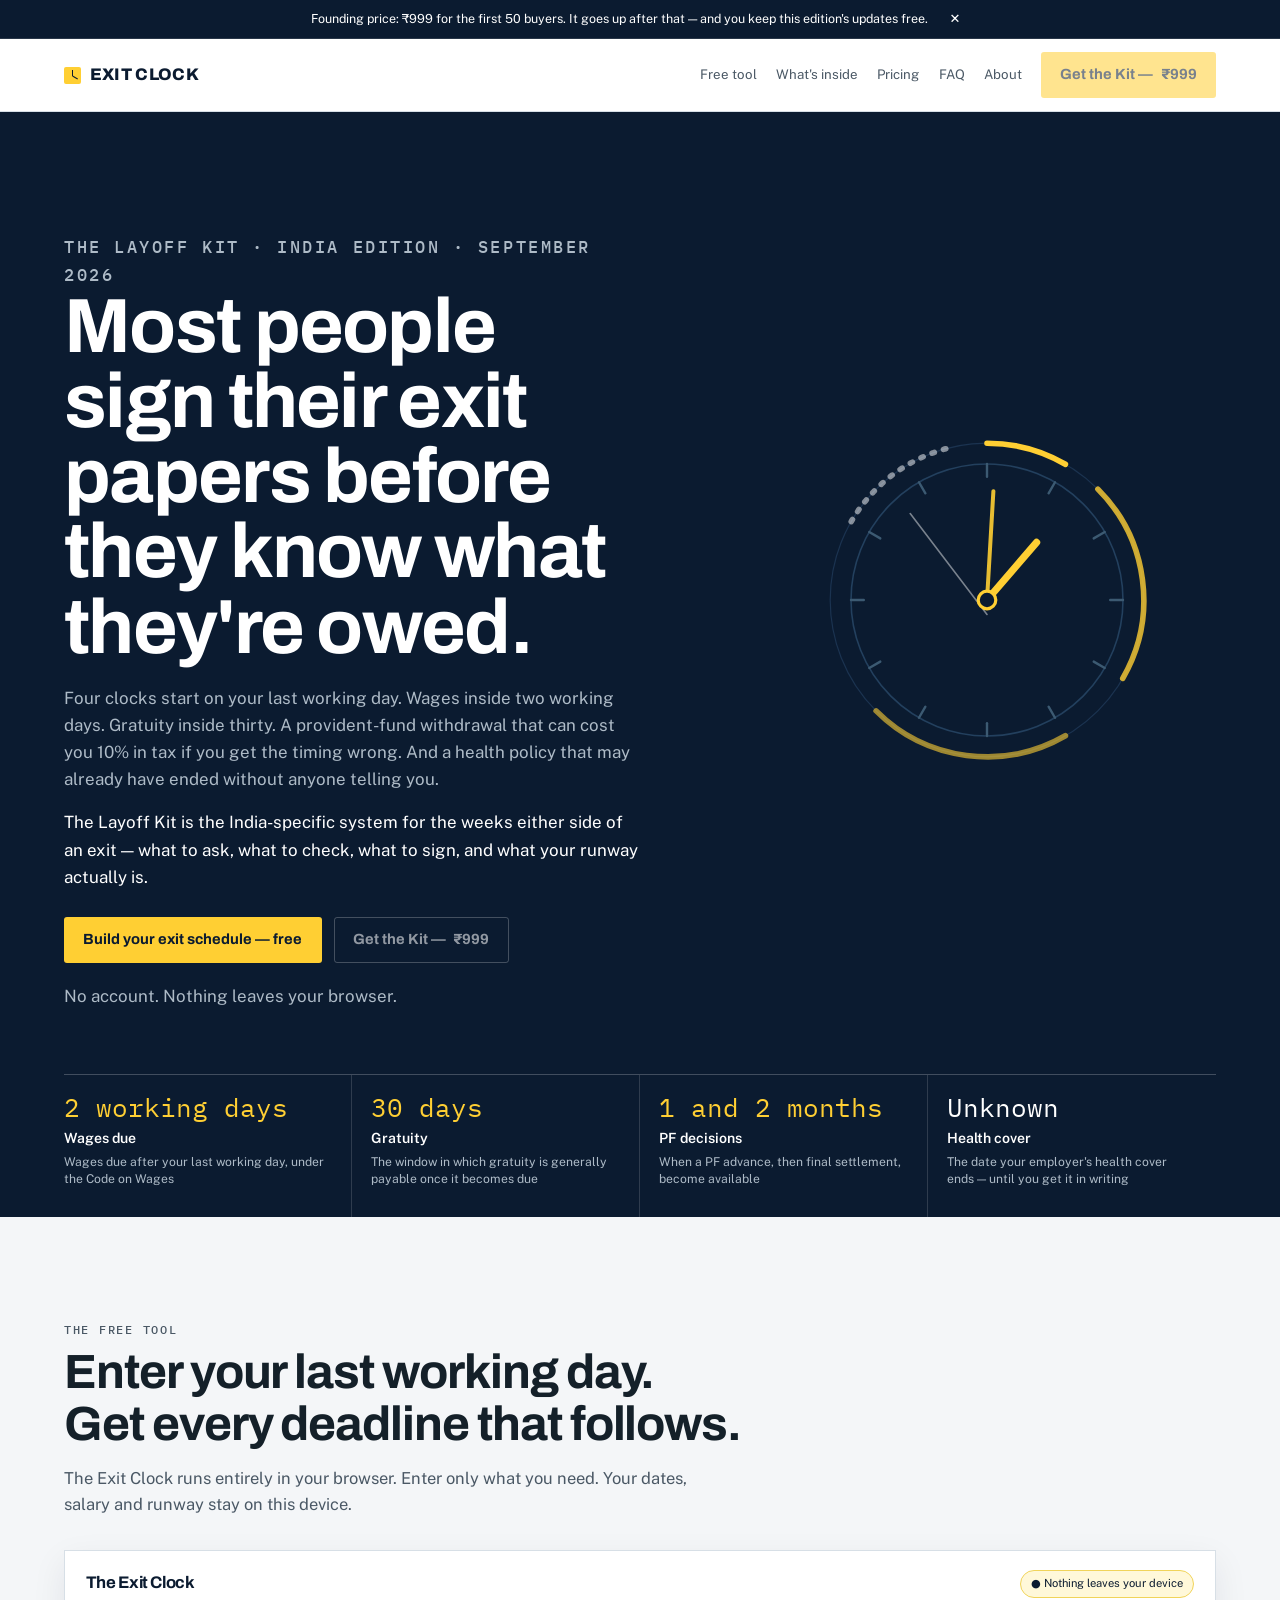
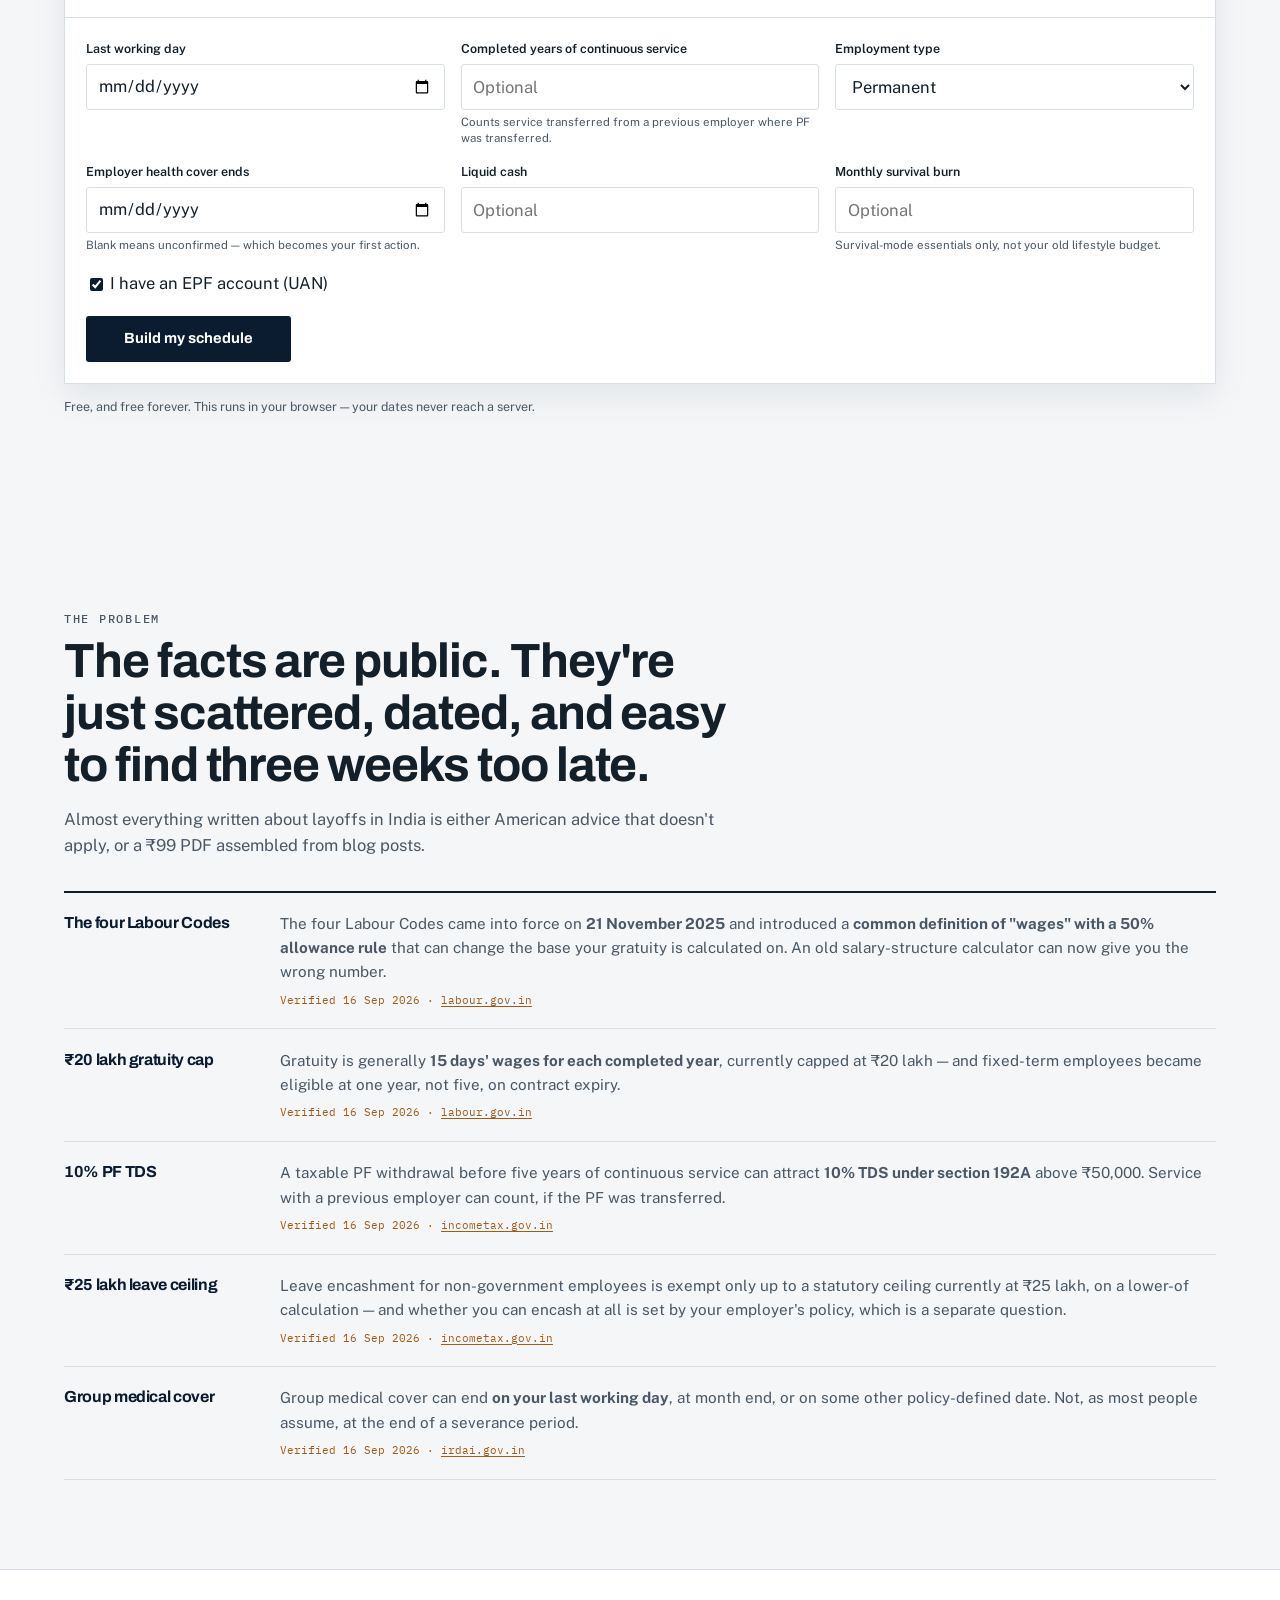
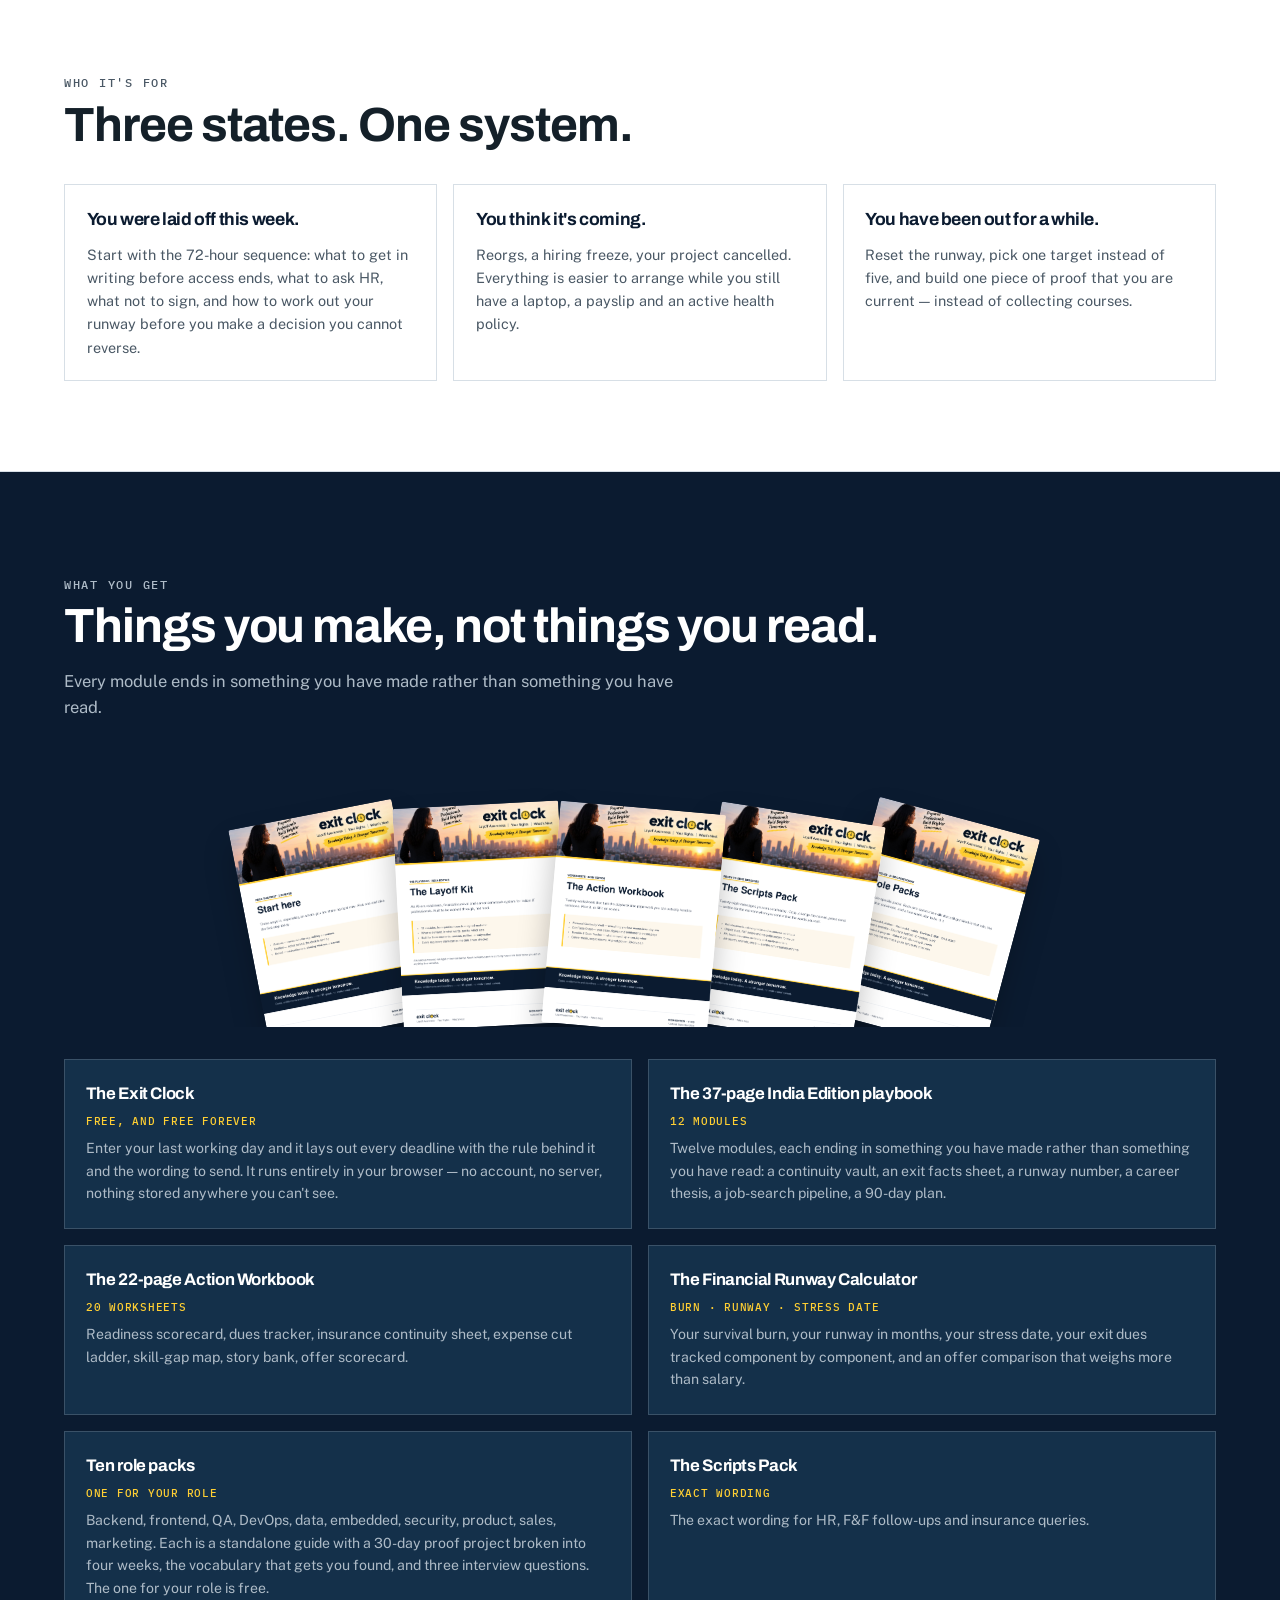
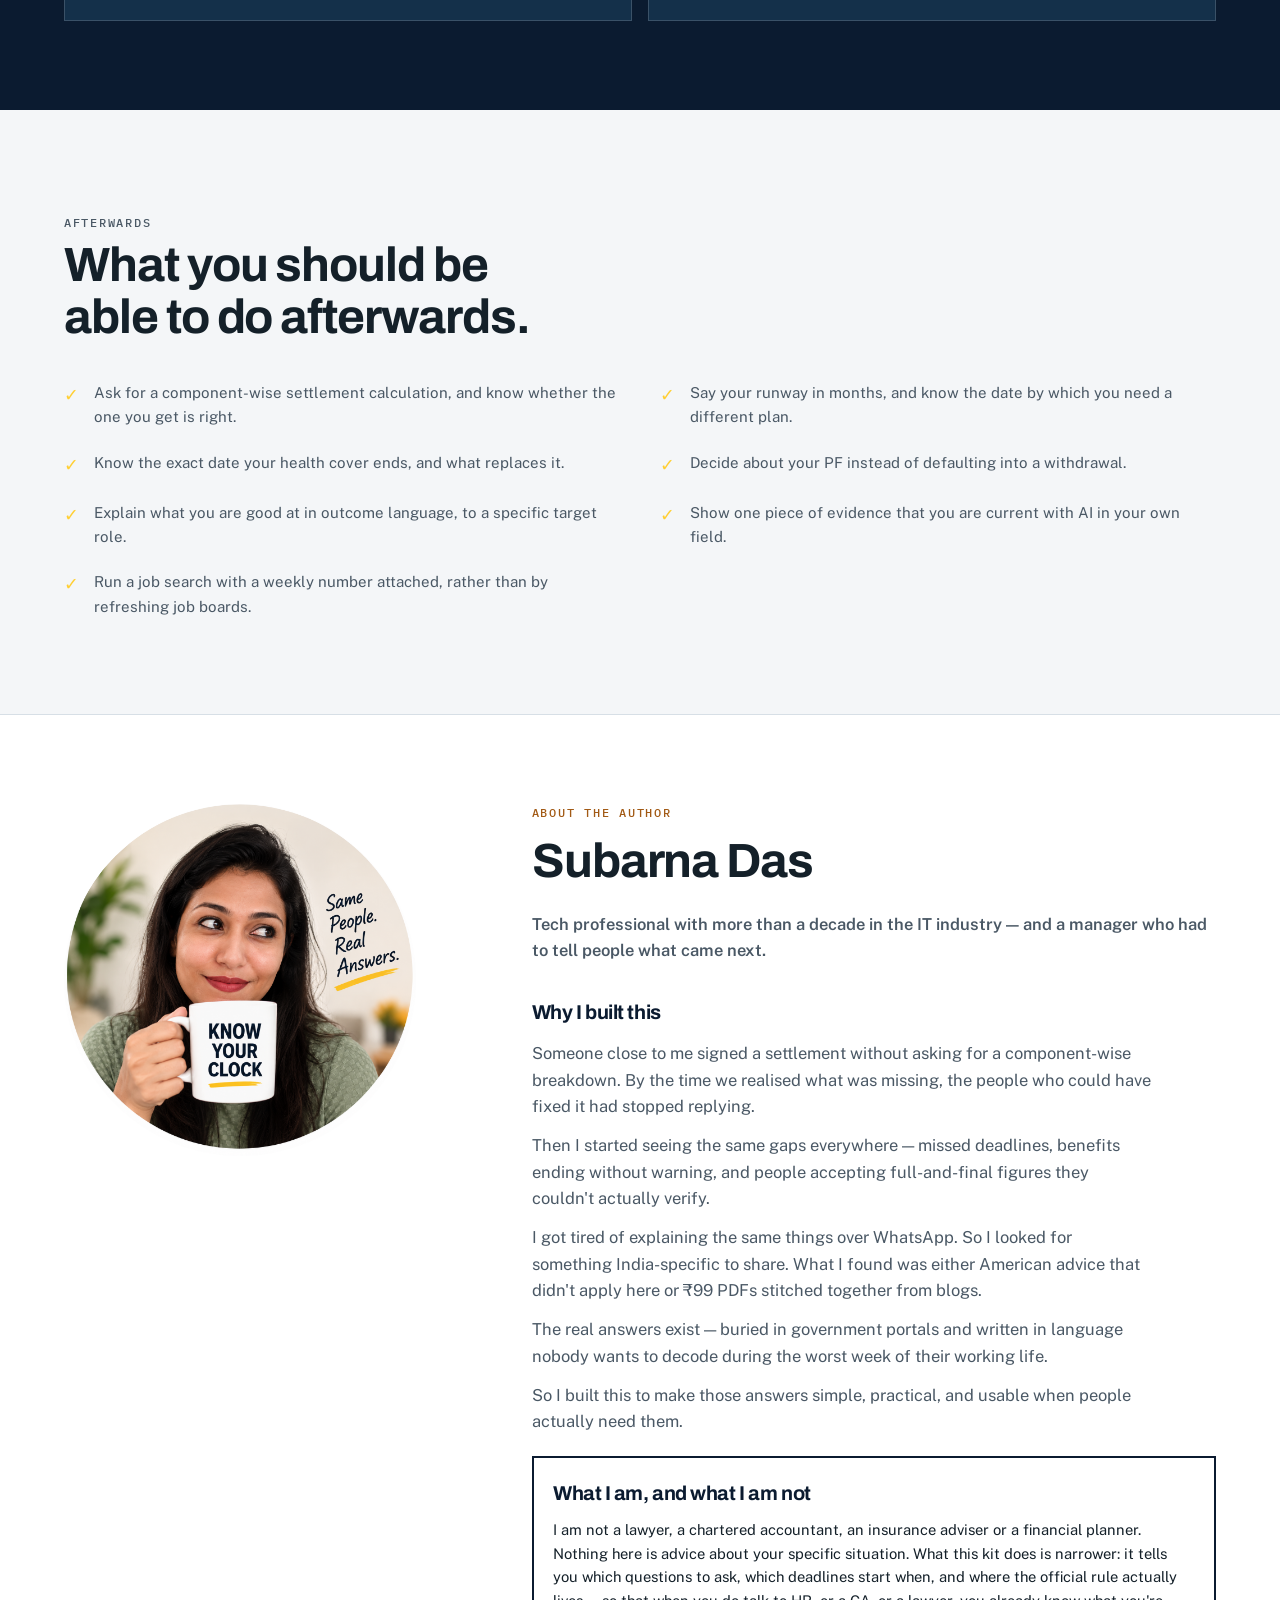
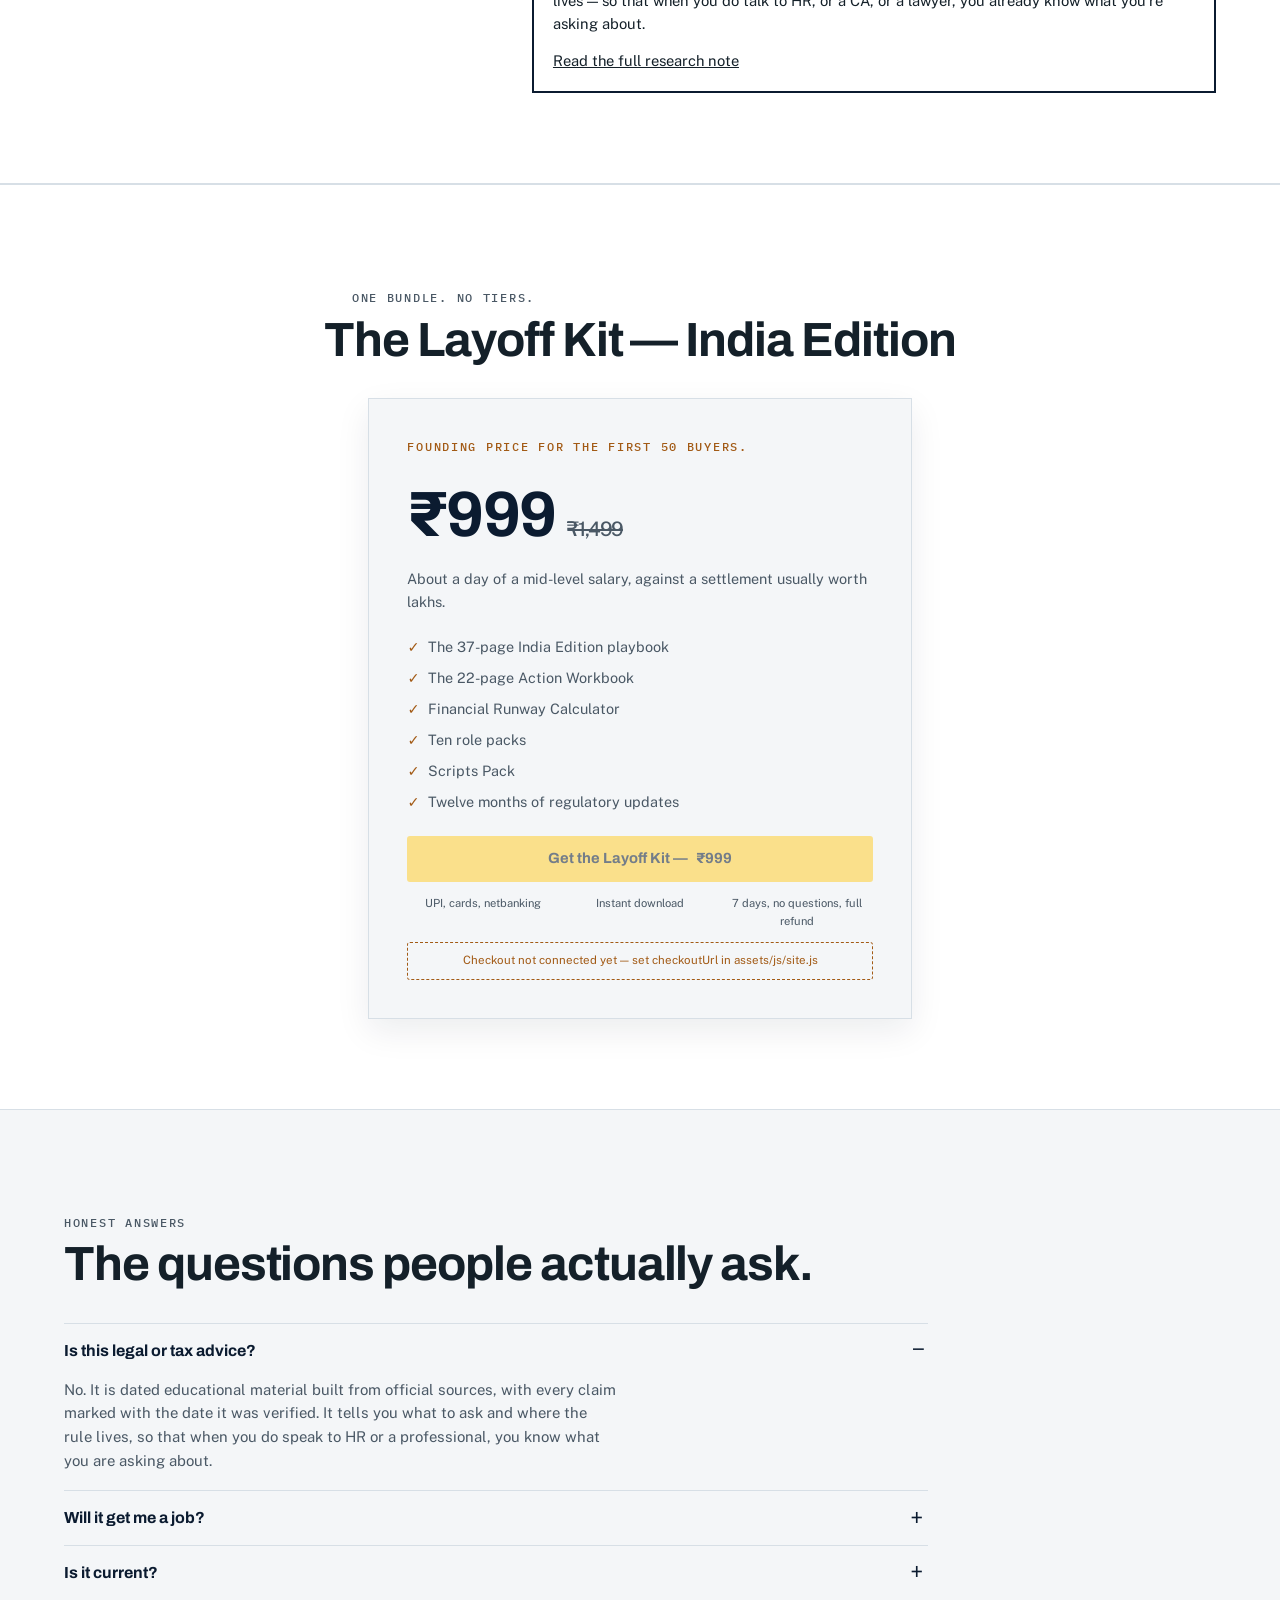
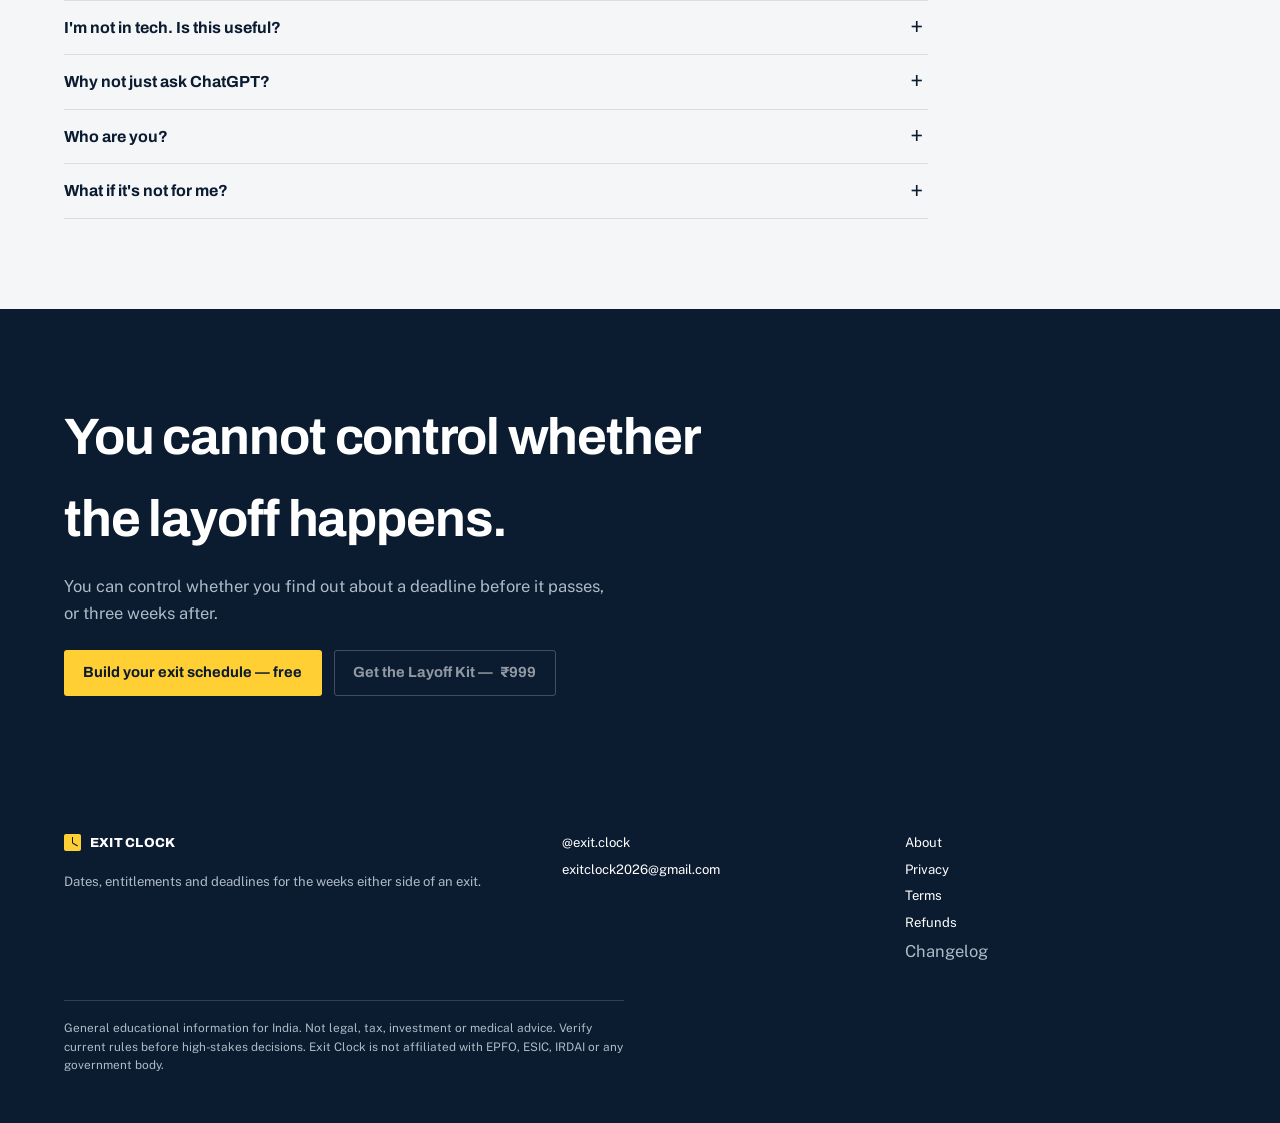
==== index.html @ b470449b "Add author headshot" ====
<!doctype html>
<html lang="en-IN">
<head>
  <meta charset="utf-8">
  <meta name="viewport" content="width=device-width, initial-scale=1, viewport-fit=cover"><meta name="theme-color" content="#0B1B30">
  <title>Exit Clock — The Layoff Kit for India</title>
  <meta name="description" content="The Layoff Kit is the India-specific system for the weeks either side of an exit — what to ask, what to check, what to sign, and what your runway actually is.">
  <link rel="canonical" href="/">
  <meta property="og:title" content="Most people sign their exit papers before they know what they're owed.">
  <meta property="og:description" content="The Layoff Kit — an India-specific system for the weeks either side of an exit.">
  <meta property="og:type" content="website">
  <meta property="og:image" content="/assets/img/og-cover.jpg">
  <meta property="og:image:width" content="1200">
  <meta property="og:image:height" content="630">
  <meta property="og:url" content="/">
  <meta property="og:site_name" content="Exit Clock">
  <meta name="twitter:card" content="summary_large_image">
  <link rel="preconnect" href="https://fonts.googleapis.com">
  <link rel="preconnect" href="https://fonts.gstatic.com" crossorigin>
  <link rel="preconnect" href="https://fonts.googleapis.com"><link rel="preconnect" href="https://fonts.gstatic.com" crossorigin><link rel="stylesheet" href="https://fonts.googleapis.com/css2?family=Archivo:wght@700;800&family=IBM+Plex+Mono:wght@500&family=Public+Sans:wght@400;500;600&display=swap"><link rel="stylesheet" href="assets/css/site.css">
  <link rel="icon" href="assets/img/favicon.svg" type="image/svg+xml">
  <script type="application/ld+json">{"@context":"https://schema.org","@type":"Product","name":"The Layoff Kit — by Exit Clock","description":"The India-specific system for the weeks either side of an exit.","brand":{"@type":"Brand","name":"Exit Clock"},"offers":{"@type":"Offer","price":"999","priceCurrency":"INR","availability":"https://schema.org/InStock"}}</script>
  <script type="application/ld+json">{"@context":"https://schema.org","@type":"FAQPage","mainEntity":[{"@type":"Question","name":"Is this legal or tax advice?","acceptedAnswer":{"@type":"Answer","text":"No. It is dated educational material built from official sources, with every claim marked with the date it was verified."}},{"@type":"Question","name":"Will it get me a job?","acceptedAnswer":{"@type":"Answer","text":"No, and be careful of anything that says otherwise. It will make your search measurable and your evidence stronger."}}]}</script>
</head>
<body>
  <div class="announcement" data-announcement>
    <div class="wrap announcement-inner">
      <span>Founding price: ₹999 for the first 50 buyers. It goes up after that — and you keep this edition's updates free.</span>
      <button type="button" data-dismiss-announcement aria-label="Dismiss announcement">×</button>
    </div>
  </div>
  <header class="site-header">
    <div class="wrap header-inner">
      <a class="wordmark" href="/" aria-label="Exit Clock home"><span class="clock-glyph" aria-hidden="true"></span>EXIT CLOCK</a>
      <nav class="main-nav" id="main-navigation" aria-label="Main navigation">
        <a href="#tool">Free tool</a><a href="#inside">What's inside</a><a href="#pricing">Pricing</a><a href="#faq">FAQ</a><a href="/about/">About</a>
        <a class="btn btn-primary" data-checkout data-cta="header-checkout" href="CHECKOUT_URL_PLACEHOLDER">Get the Kit — <span data-price>₹999</span></a>
      </nav>
      <a class="btn btn-primary header-cta" data-checkout data-cta="header-checkout-mobile" href="CHECKOUT_URL_PLACEHOLDER">Get the Kit — <span data-price>₹999</span></a>
      <button class="mobile-menu" type="button" data-menu-toggle aria-expanded="false" aria-controls="main-navigation" aria-label="Open menu"><span></span><span></span><span></span></button>
    </div>
  </header>

  <main>
    <section class="hero">
      <div class="wrap">
        <div class="hero-grid">
          <div class="hero-copy">
            <p class="eyebrow dark-eyebrow">The Layoff Kit · India Edition · September 2026</p>
            <h1>Most people sign their exit papers before they know what they're owed.</h1>
            <p>Four clocks start on your last working day. Wages inside two working days. Gratuity inside thirty. A provident-fund withdrawal that can cost you 10% in tax if you get the timing wrong. And a health policy that may already have ended without anyone telling you.</p>
            <p>The Layoff Kit is the India-specific system for the weeks either side of an exit — what to ask, what to check, what to sign, and what your runway actually is.</p>
            <div class="cta-row">
              <a class="btn btn-primary" href="#tool" data-cta="hero-free-tool">Build your exit schedule — free</a>
              <a class="btn btn-outline" data-checkout data-cta="hero-checkout" href="CHECKOUT_URL_PLACEHOLDER">Get the Kit — <span data-price>₹999</span></a>
            </div>
            <p class="hero-note">No account. Nothing leaves your browser.</p>
          </div>
          <div class="hero-art"><img src="assets/img/hero-clocks.svg" alt="" width="520" height="420" fetchpriority="high"></div>
        </div>
        <div class="clock-strip" aria-label="The four clocks">
          <article class="clock-card"><div class="clock-number">2 working days</div><h3>Wages due</h3><p>Wages due after your last working day, under the Code on Wages</p></article>
          <article class="clock-card"><div class="clock-number">30 days</div><h3>Gratuity</h3><p>The window in which gratuity is generally payable once it becomes due</p></article>
          <article class="clock-card"><div class="clock-number">1 and 2 months</div><h3>PF decisions</h3><p>When a PF advance, then final settlement, become available</p></article>
          <article class="clock-card"><div class="clock-number">Unknown</div><h3>Health cover</h3><p>The date your employer's health cover ends — until you get it in writing</p></article>
        </div>
      </div>
    </section>

    <section class="section tool-shell" id="tool">
      <div class="wrap">
        <div class="section-head">
          <p class="eyebrow">The free tool</p>
          <h2>Enter your last working day. Get every deadline that follows.</h2>
          <p>The Exit Clock runs entirely in your browser. Enter only what you need. Your dates, salary and runway stay on this device.</p>
        </div>
        <div class="tool-card">
          <div class="tool-top"><h3>The Exit Clock</h3><span class="privacy-badge">● Nothing leaves your device</span></div>
          <form class="tool-form" id="exit-clock-form">
            <div class="field"><label for="lwd">Last working day</label><input id="lwd" name="lwd" type="date" required></div>
            <div class="field"><label for="service">Completed years of continuous service</label><input id="service" name="service" type="number" min="0" max="50" step=".1" placeholder="Optional"><small>Counts service transferred from a previous employer where PF was transferred.</small></div>
            <div class="field"><label for="empType">Employment type</label><select id="empType" name="empType"><option value="permanent">Permanent</option><option value="fixed">Fixed-term contract</option></select></div>
            <div class="field"><label for="coverEnds">Employer health cover ends</label><input id="coverEnds" name="coverEnds" type="date"><small>Blank means unconfirmed — which becomes your first action.</small></div>
            <div class="field"><label for="cash">Liquid cash</label><input id="cash" name="cash" type="number" min="0" step="10000" placeholder="Optional"></div>
            <div class="field"><label for="burn">Monthly survival burn</label><input id="burn" name="burn" type="number" min="0" step="1000" placeholder="Optional"><small>Survival-mode essentials only, not your old lifestyle budget.</small></div>
            <label class="field"><span><input type="checkbox" name="hasPF" checked> I have an EPF account (UAN)</span></label>
            <div class="form-actions"><button class="btn btn-dark" type="submit" data-cta="tool-build-schedule">Build my schedule</button><span class="tool-message" id="tool-message" role="status"></span></div>
          </form>
          <div class="tool-results" id="tool-results" hidden>
            <div class="results-summary"><div class="summary-cell"><strong id="summary-next">—</strong><span>First open item</span></div><div class="summary-cell"><strong id="summary-count">—</strong><span>Deadlines in your schedule</span></div><div class="summary-cell"><strong>Browser-only</strong><span>No account or server storage</span></div></div>
            <div class="deadline-list" id="first-two" aria-live="polite"></div>
            <div class="locked-panel" id="locked-panel">
              <div class="locked-content"><h3>Your full schedule — every remaining date, the rule behind each one, and the wording to send HR.</h3><p>Add your email to unlock the rest. The two dates above stay visible either way, and nothing you typed leaves this device.</p>
                <form class="email-form" id="email-form"><input type="email" aria-label="Email address" placeholder="you@example.com" required><button class="btn btn-dark" type="submit" data-cta="tool-email-schedule">Email me my schedule</button></form>
              </div>
            </div>
            <div class="full-schedule" id="full-schedule"></div>
            <button class="btn btn-dark" id="print-schedule" type="button" hidden style="margin-top:1rem;">Download as PDF</button>
          </div>
        </div>
        <p class="tool-footnote">Free, and free forever. This runs in your browser — your dates never reach a server.</p>
      </div>
    </section>

    <section class="section" id="problem">
      <div class="wrap">
        <div class="section-head"><p class="eyebrow">The problem</p><h2>The facts are public. They're just scattered, dated, and easy to find three weeks too late.</h2><p>Almost everything written about layoffs in India is either American advice that doesn't apply, or a ₹99 PDF assembled from blog posts.</p></div>
        <div class="fact-grid">
          <article class="fact-card"><h3>The four Labour Codes</h3><div><p>The four Labour Codes came into force on <strong>21 November 2025</strong> and introduced a <strong>common definition of "wages" with a 50% allowance rule</strong> that can change the base your gratuity is calculated on. An old salary-structure calculator can now give you the wrong number.</p><div class="source-line">Verified 16 Sep 2026 · <a href="https://www.labour.gov.in/" target="_blank" rel="noopener">labour.gov.in</a></div></div></article>
          <article class="fact-card"><h3>₹20 lakh gratuity cap</h3><div><p>Gratuity is generally <strong>15 days' wages for each completed year</strong>, currently capped at ₹20 lakh — and fixed-term employees became eligible at one year, not five, on contract expiry.</p><div class="source-line">Verified 16 Sep 2026 · <a href="https://www.labour.gov.in/" target="_blank" rel="noopener">labour.gov.in</a></div></div></article>
          <article class="fact-card"><h3>10% PF TDS</h3><div><p>A taxable PF withdrawal before five years of continuous service can attract <strong>10% TDS under section 192A</strong> above ₹50,000. Service with a previous employer can count, if the PF was transferred.</p><div class="source-line">Verified 16 Sep 2026 · <a href="https://www.incometax.gov.in/" target="_blank" rel="noopener">incometax.gov.in</a></div></div></article>
          <article class="fact-card"><h3>₹25 lakh leave ceiling</h3><div><p>Leave encashment for non-government employees is exempt only up to a statutory ceiling currently at ₹25 lakh, on a lower-of calculation — and whether you can encash at all is set by your employer's policy, which is a separate question.</p><div class="source-line">Verified 16 Sep 2026 · <a href="https://www.incometax.gov.in/" target="_blank" rel="noopener">incometax.gov.in</a></div></div></article>
          <article class="fact-card"><h3>Group medical cover</h3><div><p>Group medical cover can end <strong>on your last working day</strong>, at month end, or on some other policy-defined date. Not, as most people assume, at the end of a severance period.</p><div class="source-line">Verified 16 Sep 2026 · <a href="https://irdai.gov.in/" target="_blank" rel="noopener">irdai.gov.in</a></div></div></article>
        </div>
      </div>
    </section>

    <section class="section" id="for-you" style="background:var(--panel);border-block:1px solid var(--line);">
      <div class="wrap">
        <div class="section-head"><p class="eyebrow">Who it's for</p><h2>Three states. One system.</h2></div>
        <div class="audience-grid">
          <article class="audience-card"><h3>You were laid off this week.</h3><p>Start with the 72-hour sequence: what to get in writing before access ends, what to ask HR, what not to sign, and how to work out your runway before you make a decision you cannot reverse.</p></article>
          <article class="audience-card"><h3>You think it's coming.</h3><p>Reorgs, a hiring freeze, your project cancelled. Everything is easier to arrange while you still have a laptop, a payslip and an active health policy.</p></article>
          <article class="audience-card"><h3>You have been out for a while.</h3><p>Reset the runway, pick one target instead of five, and build one piece of proof that you are current — instead of collecting courses.</p></article>
        </div>
      </div>
    </section>

    <section class="section dark" id="inside">
      <div class="wrap">
        <div class="section-head"><p class="eyebrow dark-eyebrow">What you get</p><h2>Things you make, not things you read.</h2><p>Every module ends in something you have made rather than something you have read.</p></div>
        <div class="product-mock" aria-label="The Layoff Kit product covers"><img src="assets/img/cover-start-here.png" alt="The Layoff Kit Start Here cover" width="600" height="800" loading="lazy"><img src="assets/img/cover-playbook.png" alt="The Layoff Kit Playbook cover" width="600" height="800" loading="lazy"><img src="assets/img/cover-workbook.png" alt="The Layoff Kit Action Workbook cover" width="600" height="800" loading="lazy"><img src="assets/img/cover-scripts.png" alt="The Layoff Kit Scripts Pack cover" width="600" height="800" loading="lazy"><img src="assets/img/cover-role-packs.png" alt="The Layoff Kit Role Packs cover" width="600" height="800" loading="lazy"></div>
        <div class="get-grid">
          <article class="get-card"><h3>The Exit Clock</h3><span class="item-label">Free, and free forever</span><p>Enter your last working day and it lays out every deadline with the rule behind it and the wording to send. It runs entirely in your browser — no account, no server, nothing stored anywhere you can't see.</p></article>
          <article class="get-card"><h3>The 37-page India Edition playbook</h3><span class="item-label">12 modules</span><p>Twelve modules, each ending in something you have made rather than something you have read: a continuity vault, an exit facts sheet, a runway number, a career thesis, a job-search pipeline, a 90-day plan.</p></article>
          <article class="get-card"><h3>The 22-page Action Workbook</h3><span class="item-label">20 worksheets</span><p>Readiness scorecard, dues tracker, insurance continuity sheet, expense cut ladder, skill-gap map, story bank, offer scorecard.</p></article>
          <article class="get-card"><h3>The Financial Runway Calculator</h3><span class="item-label">Burn · runway · stress date</span><p>Your survival burn, your runway in months, your stress date, your exit dues tracked component by component, and an offer comparison that weighs more than salary.</p></article>
          <article class="get-card"><h3>Ten role packs</h3><span class="item-label">One for your role</span><p>Backend, frontend, QA, DevOps, data, embedded, security, product, sales, marketing. Each is a standalone guide with a 30-day proof project broken into four weeks, the vocabulary that gets you found, and three interview questions. The one for your role is free.</p></article>
          <article class="get-card"><h3>The Scripts Pack</h3><span class="item-label">Exact wording</span><p>The exact wording for HR, F&amp;F follow-ups and insurance queries.</p></article>
        </div>
      </div>
    </section>

    <section class="section" id="outcomes">
      <div class="wrap">
        <div class="section-head"><p class="eyebrow">Afterwards</p><h2>What you should be able to do afterwards.</h2></div>
        <div class="outcome-grid">
          <div class="outcome"><b>✓</b><p>Ask for a component-wise settlement calculation, and know whether the one you get is right.</p></div>
          <div class="outcome"><b>✓</b><p>Say your runway in months, and know the date by which you need a different plan.</p></div>
          <div class="outcome"><b>✓</b><p>Know the exact date your health cover ends, and what replaces it.</p></div>
          <div class="outcome"><b>✓</b><p>Decide about your PF instead of defaulting into a withdrawal.</p></div>
          <div class="outcome"><b>✓</b><p>Explain what you are good at in outcome language, to a specific target role.</p></div>
          <div class="outcome"><b>✓</b><p>Show one piece of evidence that you are current with AI in your own field.</p></div>
          <div class="outcome"><b>✓</b><p>Run a job search with a weekly number attached, rather than by refreshing job boards.</p></div>
        </div>
      </div>
    </section>

    <section class="section" id="about" style="background:var(--panel);border-block:1px solid var(--line);">
      <div class="wrap author-grid">
        <div><img class="author-image" src="assets/img/author-headshot.png" alt="Subarna Das holding a Know Your Clock mug" width="1254" height="1254" loading="lazy"></div>
        <div class="author-copy"><p class="eyebrow">About the author</p><h2>Subarna Das</h2><p class="credential">Tech professional with more than a decade in the IT industry — and a manager who had to tell people what came next.</p><h3>Why I built this</h3>
          <p class="prose">Someone close to me signed a settlement without asking for a component-wise breakdown. By the time we realised what was missing, the people who could have fixed it had stopped replying.</p>
          <p class="prose">Then I started seeing the same gaps everywhere — missed deadlines, benefits ending without warning, and people accepting full-and-final figures they couldn't actually verify.</p>
          <p class="prose">I got tired of explaining the same things over WhatsApp. So I looked for something India-specific to share. What I found was either American advice that didn't apply here or ₹99 PDFs stitched together from blogs.</p>
          <p class="prose">The real answers exist — buried in government portals and written in language nobody wants to decode during the worst week of their working life.</p>
          <p class="prose">So I built this to make those answers simple, practical, and usable when people actually need them.</p>
          <div class="trust-note"><h3>What I am, and what I am not</h3><p>I am not a lawyer, a chartered accountant, an insurance adviser or a financial planner. Nothing here is advice about your specific situation. What this kit does is narrower: it tells you which questions to ask, which deadlines start when, and where the official rule actually lives — so that when you do talk to HR, or a CA, or a lawyer, you already know what you're asking about.</p><p style="margin-top:.8rem;"><a href="/about/">Read the full research note</a></p></div>
        </div>
      </div>
    </section>

    <section class="section pricing-section" id="pricing">
      <div class="wrap"><div class="section-head" style="margin-inline:auto;text-align:center;"><p class="eyebrow">One bundle. No tiers.</p><h2>The Layoff Kit — India Edition</h2></div>
        <div class="price-card"><p class="eyebrow">Founding price for the first 50 buyers.</p><h2><span data-price>₹999</span> <del data-list-price>₹1,499</del></h2><p class="price-note">About a day of a mid-level salary, against a settlement usually worth lakhs.</p>
          <ul class="include-list"><li>The 37-page India Edition playbook</li><li>The 22-page Action Workbook</li><li>Financial Runway Calculator</li><li>Ten role packs</li><li>Scripts Pack</li><li>Twelve months of regulatory updates</li></ul>
          <a class="btn btn-primary btn-full" data-checkout data-cta="pricing-checkout" href="CHECKOUT_URL_PLACEHOLDER">Get the Layoff Kit — <span data-price>₹999</span></a>
          <div class="reassurance"><span>UPI, cards, netbanking</span><span>Instant download</span><span>7 days, no questions, full refund</span></div>
        </div>
      </div>
    </section>
    <!-- Testimonials intentionally omitted until real customer stories exist. -->

    <section class="section" id="faq">
      <div class="wrap"><div class="section-head"><p class="eyebrow">Honest answers</p><h2>The questions people actually ask.</h2></div>
        <div class="faq-list">
          <details open><summary>Is this legal or tax advice?</summary><div class="answer">No. It is dated educational material built from official sources, with every claim marked with the date it was verified. It tells you what to ask and where the rule lives, so that when you do speak to HR or a professional, you know what you are asking about.</div></details>
          <details><summary>Will it get me a job?</summary><div class="answer">No, and be careful of anything that says otherwise. It will make your search measurable and your evidence stronger. The market does the rest.</div></details>
          <details><summary>Is it current?</summary><div class="answer">It is the India Edition, September 2026, and it will not be right forever. Rules change. The changelog is public, every regulatory claim carries a verification date, and buyers get corrections by email for twelve months. <a data-changelog href="CHANGELOG_URL_PLACEHOLDER">Read the changelog.</a></div></details>
          <details><summary>I'm not in tech. Is this useful?</summary><div class="answer">Yes. The money, benefits, runway and family modules apply to any salaried professional. Four of the ten role packs are non-engineering.</div></details>
          <details><summary>Why not just ask ChatGPT?</summary><div class="answer">Ask it what date your gratuity is due and it will give you a confident answer without asking which year you joined, whether you are fixed-term, or which wage base your employer used. This kit is a sequence with the sources attached — and a tool that does the date arithmetic for your actual exit.</div></details>
          <details><summary>Who are you?</summary><div class="answer">Subarna Das — tech professional with more than a decade in the IT industry, and a manager who had to tell people what came next. <a href="/about/">The full answer is here.</a> I am not a lawyer or a CA, and the page says so.</div></details>
          <details><summary>What if it's not for me?</summary><div class="answer">Seven days, no questions, full refund.</div></details>
        </div>
      </div>
    </section>

    <section class="final-cta dark"><div class="wrap"><h2>You cannot control whether the layoff happens.</h2><p>You can control whether you find out about a deadline before it passes, or three weeks after.</p><div class="cta-row"><a class="btn btn-primary" href="#tool" data-cta="final-free-tool">Build your exit schedule — free</a><a class="btn btn-outline" data-checkout data-cta="final-checkout" href="CHECKOUT_URL_PLACEHOLDER">Get the Layoff Kit — <span data-price>₹999</span></a></div></div></section>
  </main>

  <footer class="site-footer"><div class="wrap">
    <div class="footer-grid"><div><a class="wordmark" href="/"><span class="clock-glyph" aria-hidden="true"></span>EXIT CLOCK</a><p style="margin-top:.8rem;">Dates, entitlements and deadlines for the weeks either side of an exit.</p></div><div class="footer-links"><a data-instagram href="https://instagram.com/exit.clock">@exit.clock</a><a data-contact href="mailto:exitclock2026@gmail.com">exitclock2026@gmail.com</a></div><div class="footer-links"><a href="/about/">About</a><a href="/privacy/">Privacy</a><a href="/terms/">Terms</a><a href="/refund/">Refunds</a><a data-changelog href="CHANGELOG_URL_PLACEHOLDER">Changelog</a></div></div>
    <p class="legal-line">General educational information for India. Not legal, tax, investment or medical advice. Verify current rules before high-stakes decisions. Exit Clock is not affiliated with EPFO, ESIC, IRDAI or any government body.</p>
  </div></footer>
  <script src="assets/js/site.js"></script>
  <script src="assets/js/exit-clock.js"></script>
</body>
</html>
---- assets/css/site.css ----
:root {
  --navy: #0B1B30;
  --navy-soft: #14304A;
  --yellow: #FFCF33;
  --ink: #142029;
  --ink-soft: #4A5865;
  --ground: #F4F6F8;
  --panel: #FFFFFF;
  --line: #D7DFE6;
  --amber: #A25A15;
  --muted-dark: #AEBBC7;
  --shadow: 0 12px 32px rgba(11, 27, 48, .08);
  /* semantic tokens — these flip in dark mode, the brand tokens above do not */
  --heading: #0B1B30;        /* headings + strong text on light surfaces */
  --rule-strong: #0B1B30;    /* emphatic borders on light surfaces */
  --accent-ink: #A25A15;     /* eyebrows, source lines */
  --header-bg: rgba(255, 255, 255, .97);
  --wash: rgba(244, 246, 248, .5);
}

@media (prefers-color-scheme: dark) {
  :root {
    --ground: #101923;
    --panel: #172433;
    --ink: #E8EEF3;
    --ink-soft: #B6C2CC;
    --line: #2B3B4A;
    --muted-dark: #B7C5D0;
    --heading: #EAF2F8;
    --rule-strong: #3C5A72;
    --accent-ink: #E3A857;
    --header-bg: rgba(16, 25, 35, .97);
    --wash: rgba(16, 25, 35, .55);
    --shadow: 0 12px 32px rgba(0, 0, 0, .45);
  }
}

* { box-sizing: border-box; }
html { scroll-behavior: smooth; }
body {
  margin: 0;
  background: var(--ground);
  color: var(--ink);
  font: 16.5px/1.6 "Public Sans", system-ui, sans-serif;
  -webkit-font-smoothing: antialiased;
}
body.menu-open { overflow: hidden; }
a { color: inherit; }
img { max-width: 100%; height: auto; display: block; }
button, input, select { font: inherit; }
button, a { -webkit-tap-highlight-color: transparent; }
h1, h2, h3, h4 {
  margin: 0;
  font-family: Archivo, system-ui, sans-serif;
  letter-spacing: -.022em;
  text-wrap: balance;
}
p { margin: 0; }
.mono, .eyebrow, .source-line, .tool-date, .clock-number {
  font-family: "IBM Plex Mono", ui-monospace, monospace;
  font-variant-numeric: tabular-nums;
}
.wrap { width: min(72rem, calc(100% - 2rem)); margin-inline: auto; }
.narrow { max-width: 46rem; }
.eyebrow {
  color: var(--accent-ink);
  font-size: .72rem;
  font-weight: 500;
  letter-spacing: .15em;
  text-transform: uppercase;
}
.dark-eyebrow { color: var(--yellow); }
.section { padding: clamp(3.75rem, 7vw, 6rem) 0; }
.section-head { max-width: 53rem; margin-bottom: 2rem; }
.section-head h2 { margin-top: .45rem; font-size: clamp(2rem, 4vw, 3rem); line-height: 1.08; }
.section-head p { margin-top: .9rem; color: var(--ink-soft); max-width: 65ch; }
.dark { background: var(--navy); color: #fff; }
.dark h2, .dark h3 { color: #fff; }
.dark p { color: var(--muted-dark); }

/* Global controls */
a:focus-visible, button:focus-visible, input:focus-visible, select:focus-visible, summary:focus-visible {
  outline: 2px solid var(--yellow);
  outline-offset: 3px;
}
.btn {
  display: inline-flex;
  min-height: 46px;
  align-items: center;
  justify-content: center;
  gap: .45rem;
  padding: .7rem 1.15rem;
  border: 1px solid transparent;
  border-radius: 3px;
  font: 700 .92rem/1.2 Archivo, sans-serif;
  text-decoration: none;
  cursor: pointer;
  transition: transform .15s ease, background .15s ease, border-color .15s ease;
}
.btn:hover { transform: translateY(-1px); }
.btn-primary { background: var(--yellow); color: var(--navy); }
.btn-primary:hover { background: #ffd95c; }
.btn-outline { border-color: rgba(255,255,255,.42); color: #fff; background: transparent; }
.btn-outline:hover { border-color: var(--yellow); color: var(--yellow); }
.btn-dark { background: var(--navy); color: #fff; }
.btn-dark:hover { background: var(--navy-soft); }
.btn-full { width: 100%; }

/* Announcement + header */
.announcement { background: var(--navy); color: #fff; border-bottom: 1px solid rgba(255,255,255,.12); }
.announcement-inner {
  min-height: 38px;
  display: flex;
  align-items: center;
  justify-content: center;
  gap: .8rem;
  font-size: .78rem;
  text-align: center;
}
.announcement button {
  width: 28px; height: 28px; border: 0; background: transparent; color: #fff;
  font-size: 1.15rem; cursor: pointer; line-height: 1;
}
.site-header {
  position: sticky; top: 0; z-index: 20;
  background: var(--header-bg);
  backdrop-filter: saturate(140%) blur(6px);
  border-bottom: 1px solid var(--line);
  transition: box-shadow .2s ease;
}
.site-header.scrolled { box-shadow: 0 5px 18px rgba(11, 27, 48, .1); }
.header-inner { min-height: 72px; display: flex; align-items: center; justify-content: space-between; gap: 1.2rem; }
.wordmark { display: inline-flex; align-items: center; gap: .55rem; color: var(--heading); text-decoration: none; font: 800 1.05rem/1 Archivo, sans-serif; letter-spacing: .02em; }
.clock-glyph { width: 17px; height: 17px; background: var(--yellow); border-radius: 2px; display: inline-block; position: relative; }
.clock-glyph::before, .clock-glyph::after { content: ""; position: absolute; left: 8px; top: 3px; width: 1px; height: 6px; background: var(--navy); transform-origin: bottom; }
.clock-glyph::after { transform: rotate(120deg); transform-origin: bottom; }
.main-nav { display: flex; align-items: center; gap: 1.2rem; font-size: .83rem; }
.main-nav a { text-decoration: none; color: var(--ink-soft); }
.main-nav a.btn-primary { color: #0B1B30; }
.main-nav a.btn-outline { color: var(--heading); }
.main-nav a:hover { color: var(--heading); }
.header-cta { display: none; }
.mobile-menu { display: none; border: 0; background: none; padding: .5rem; cursor: pointer; }
.mobile-menu span { display: block; width: 22px; height: 2px; background: var(--heading); margin: 4px; }

/* Hero */
.hero { background: var(--navy); padding: clamp(4rem, 8vw, 7rem) 0 0; overflow: hidden; }
.hero-grid { display: grid; grid-template-columns: minmax(0, 1fr) minmax(18rem, .76fr); gap: clamp(2rem, 7vw, 6rem); align-items: end; }
.hero h1 { color: #fff; font-size: clamp(2.65rem, 6vw, 5rem); line-height: .98; max-width: 13ch; }
.hero-copy { max-width: 58ch; }
.hero-copy > p { margin-top: 1.25rem; color: var(--muted-dark); font-size: 1.06rem; }
.hero-copy > p + p { color: #fff; margin-top: 1rem; }
.hero .cta-row { display: flex; flex-wrap: wrap; gap: .75rem; margin-top: 1.65rem; }
.hero-note { margin-top: .7rem; color: var(--muted-dark); font-size: .78rem; }
.hero-art { align-self: center; display: flex; align-items: center; justify-content: flex-end; padding-bottom: 1.5rem; }
.hero-art img { width: 100%; height: auto; max-width: 30rem; max-height: 22rem; object-fit: contain; }
.clock-strip { margin-top: 4rem; display: grid; grid-template-columns: repeat(4, 1fr); border-top: 1px solid rgba(255,255,255,.22); }
.clock-card { min-height: 142px; padding: 1.2rem 1.2rem 1.5rem 0; border-right: 1px solid rgba(255,255,255,.15); }
.clock-card + .clock-card { padding-left: 1.2rem; }
.clock-card:last-child { border-right: 0; }
.clock-number { color: var(--yellow); font-size: clamp(1.2rem, 2vw, 1.7rem); line-height: 1.1; }
.clock-card:last-child .clock-number { color: #fff; }
.clock-card h3 { margin-top: .4rem; font: 600 .88rem/1.3 "Public Sans", sans-serif; color: #fff; letter-spacing: 0; }
.clock-card p { margin-top: .35rem; font-size: .76rem; line-height: 1.4; color: var(--muted-dark); }

/* Tool */
.tool-shell { background: var(--ground); }
.tool-card { background: var(--panel); border: 1px solid var(--line); box-shadow: var(--shadow); }
.tool-top { padding: 1.2rem 1.3rem; border-bottom: 1px solid var(--line); display: flex; justify-content: space-between; gap: 1rem; align-items: center; }
.tool-top h3 { font-size: 1.05rem; color: var(--heading); }
.privacy-badge { color: #0B1B30; background: #fff8d9; border: 1px solid #f1d45a; border-radius: 999px; padding: .25rem .65rem; font-size: .7rem; white-space: nowrap; }
.tool-form { display: grid; grid-template-columns: 1fr 1fr 1fr; gap: 1rem; padding: 1.3rem; }
.field { display: grid; gap: .32rem; }
.field label { font-size: .78rem; font-weight: 600; color: var(--ink); }
.field small { color: var(--ink-soft); font-size: .72rem; line-height: 1.35; }
.field input, .field select {
  width: 100%; height: 46px; min-height: 46px; padding: .6rem .7rem;
  border: 1px solid var(--line); border-radius: 3px; color: var(--ink); background: var(--panel);
}
/* date inputs render taller than text inputs and were knocking the grid out of line */
.field input[type="date"] { line-height: 1.2; }
.tool-form { align-items: start; }
.field input[type="checkbox"] {
  width: auto;
  height: auto;
  min-height: auto;
  accent-color: var(--navy);
  vertical-align: middle;
}
.form-actions { grid-column: 1 / -1; display: flex; align-items: center; gap: .75rem; padding-top: .25rem; }
.form-actions .btn { min-width: 205px; }
.tool-results { margin-top: 1.25rem; }
.results-summary { display: grid; grid-template-columns: repeat(3, 1fr); border: 1px solid var(--line); background: var(--panel); }
.summary-cell { padding: .85rem 1rem; border-right: 1px solid var(--line); }
.summary-cell:last-child { border-right: 0; }
.summary-cell strong { display: block; color: var(--heading); font: 500 1rem/1.2 "IBM Plex Mono", monospace; }
.summary-cell span { display: block; margin-top: .25rem; color: var(--ink-soft); font-size: .7rem; }
.deadline-list { border: 1px solid var(--line); border-top: 0; background: var(--panel); }
.deadline-item { display: grid; grid-template-columns: 8.7rem 1fr; gap: 1rem; padding: 1.1rem; border-bottom: 1px solid var(--line); }
.deadline-item:last-child { border-bottom: 0; }
.tool-date { color: var(--heading); font-size: .78rem; font-weight: 500; }
.deadline-item h4 { font: 700 1rem/1.25 Archivo, sans-serif; color: var(--ink); }
.deadline-item p { margin-top: .3rem; color: var(--ink-soft); font-size: .86rem; }
.deadline-item .rule-line { margin-top: .5rem; padding-left: .7rem; border-left: 2px solid var(--line); color: var(--ink-soft); font-size: .78rem; font-style: italic; }
.locked-panel { position: relative; min-height: 176px; padding: 2rem; background: repeating-linear-gradient(135deg, rgba(215,223,230,.22), rgba(215,223,230,.22) 10px, transparent 10px, transparent 20px); border: 1px solid var(--line); border-top: 0; overflow: hidden; }
.locked-panel::after { content: ""; position: absolute; inset: 0; backdrop-filter: blur(3px); background: var(--wash); }
.locked-content { position: relative; z-index: 1; text-align: center; max-width: 37rem; margin: auto; }
.locked-content h3 { color: var(--heading); font-size: 1.25rem; }
.locked-content p { margin-top: .3rem; color: var(--ink-soft); font-size: .88rem; }
.email-form { position: relative; z-index: 1; display: flex; max-width: 34rem; gap: .5rem; margin: 1rem auto 0; }
.email-form input { min-width: 0; flex: 1; min-height: 44px; border: 1px solid var(--line); padding: .6rem .7rem; }
.email-form .btn { white-space: nowrap; }
.full-schedule { display: none; }
.full-schedule.is-visible { display: block; }
#print-schedule { display: none; }
#print-schedule.is-visible { display: inline-flex; }
.tool-footnote { margin-top: .8rem; color: var(--ink-soft); font-size: .78rem; }
.tool-message { min-height: 1.3em; color: var(--accent-ink); font-size: .78rem; }

/* Content blocks */
.fact-grid { display: grid; gap: 0; border-top: 2px solid var(--rule-strong); }
.fact-card { display: grid; grid-template-columns: 12rem 1fr; gap: 1.5rem; padding: 1.2rem 0; border-bottom: 1px solid var(--line); }
.fact-card h3 { color: var(--heading); font: 700 1rem/1.35 Archivo, sans-serif; }
.fact-card p { color: var(--ink-soft); font-size: .95rem; }
.source-line { margin-top: .45rem; color: var(--accent-ink); font-size: .68rem; }
.source-line a { color: inherit; text-decoration: underline; text-underline-offset: 2px; }
.audience-grid, .get-grid { display: grid; grid-template-columns: repeat(3, 1fr); gap: 1rem; }
.audience-card { padding: 1.35rem; border: 1px solid var(--line); background: var(--panel); }
.audience-card h3 { font-size: 1.1rem; color: var(--heading); }
.audience-card p { margin-top: .55rem; color: var(--ink-soft); font-size: .9rem; }
.get-grid { grid-template-columns: repeat(2, 1fr); }
.get-card { min-height: 170px; padding: 1.3rem; border: 1px solid rgba(255,255,255,.16); background: var(--navy-soft); }
.get-card h3 { font-size: 1.05rem; }
.get-card .item-label { display: block; margin-top: .45rem; color: var(--yellow); font: 500 .68rem/1.2 "IBM Plex Mono", monospace; letter-spacing: .07em; text-transform: uppercase; }
.get-card p { margin-top: .55rem; font-size: .88rem; }
.product-mock { display: flex; justify-content: center; align-items: end; min-height: 275px; margin: 0 0 2rem; padding-top: 1rem; overflow: hidden; max-width: 100%; }
.product-mock img { width: clamp(7.2rem, 16vw, 10.4rem); aspect-ratio: 3 / 4; object-fit: cover; border-radius: 2px; box-shadow: 0 18px 30px rgba(0,0,0,.25); }
.product-mock img:nth-child(1) { transform: rotate(-11deg) translate(22px, 12px); }
.product-mock img:nth-child(2) { transform: rotate(-3deg) translate(8px, 0); z-index: 1; }
.product-mock img:nth-child(3) { transform: rotate(5deg) translate(-6px, 3px); z-index: 2; }
.product-mock img:nth-child(4) { transform: rotate(9deg) translate(-18px, 11px); z-index: 1; }
.product-mock img:nth-child(5) { transform: rotate(15deg) translate(-38px, 20px); }
.outcome-grid { display: grid; grid-template-columns: 1fr 1fr; gap: .65rem 2.5rem; }
.outcome { display: grid; grid-template-columns: 1.4rem 1fr; gap: .45rem; align-items: start; padding: .35rem 0; }
.outcome b { color: var(--yellow); font-size: 1.1rem; }
.outcome p { color: var(--ink-soft); font-size: .94rem; }

/* Author */
.author-grid { display: grid; grid-template-columns: minmax(15rem, .8fr) minmax(0, 1.4fr); gap: clamp(2rem, 6vw, 5rem); align-items: start; }
.author-image { width: 100%; max-width: 22rem; height: auto; aspect-ratio: 1 / 1; object-fit: cover; border-radius: 50%; background: var(--navy); }
.author-copy h2 { font-size: clamp(2rem, 4vw, 3rem); }
.credential { margin-top: .7rem; color: var(--ink-soft); font-weight: 600; }
.author-copy h3 { margin-top: 2rem; color: var(--heading); font-size: 1.25rem; }
.author-copy .prose { margin-top: .8rem; color: var(--ink-soft); max-width: 62ch; }
.trust-note { margin-top: 1.35rem; padding: 1.2rem; border: 2px solid var(--rule-strong); background: var(--panel); }
.trust-note h3 { margin-top: 0; color: var(--heading); }
.trust-note p { margin-top: .55rem; color: var(--ink); font-size: .92rem; }

/* Pricing, FAQ, footer */
.pricing-section { background: var(--panel); border-block: 1px solid var(--line); }
.price-card { max-width: 34rem; margin: 0 auto; padding: clamp(1.5rem, 4vw, 2.4rem); border: 1px solid var(--line); background: var(--ground); box-shadow: var(--shadow); }
.price-card h2 { margin-top: .5rem; color: var(--heading); font-size: clamp(2.4rem, 6vw, 4rem); }
.price-card h2 del { color: var(--ink-soft); font: 500 1.25rem "Public Sans", sans-serif; }
.price-card .price-note { color: var(--ink-soft); font-size: .9rem; }
.price-card .anchor { margin-top: .7rem; color: var(--ink); font-weight: 600; }
.include-list { display: grid; gap: .5rem; margin: 1.4rem 0; padding: 0; list-style: none; }
.include-list li { padding-left: 1.3rem; position: relative; color: var(--ink-soft); font-size: .9rem; }
.include-list li::before { content: "✓"; position: absolute; left: 0; color: var(--accent-ink); font-weight: 700; }
.reassurance { display: grid; grid-template-columns: repeat(3, 1fr); gap: .45rem; margin-top: .8rem; }
.reassurance span { color: var(--ink-soft); font-size: .7rem; text-align: center; }
.faq-list { max-width: 54rem; border-top: 1px solid var(--line); }
details { border-bottom: 1px solid var(--line); }
summary { padding: 1rem 2rem 1rem 0; color: var(--heading); font: 700 1rem/1.35 Archivo, sans-serif; cursor: pointer; position: relative; list-style: none; }
summary::-webkit-details-marker { display: none; }
summary::after { content: "+"; position: absolute; right: .25rem; top: .88rem; font: 400 1.35rem/1 Archivo, sans-serif; }
details[open] summary::after { content: "–"; }
.answer { padding: 0 2rem 1.1rem 0; color: var(--ink-soft); font-size: .93rem; max-width: 65ch; }
.final-cta { padding: clamp(3.5rem, 7vw, 5.5rem) 0; }
.final-cta h2 { max-width: 24ch; font-size: clamp(2rem, 4vw, 3.25rem); }
.final-cta p { margin-top: .8rem; max-width: 55ch; }
.final-cta .cta-row { margin-top: 1.5rem; display: flex; gap: .75rem; flex-wrap: wrap; }
.site-footer { padding: 3rem 0; background: var(--navy); color: var(--muted-dark); }
.footer-grid { display: grid; grid-template-columns: 1.5fr 1fr 1fr; gap: 2rem; }
.site-footer .wordmark { color: #fff; }
.site-footer p, .site-footer a { font-size: .82rem; }
.site-footer a { color: #fff; text-decoration: none; }
.site-footer a:hover { color: var(--yellow); }
.footer-links { display: grid; gap: .35rem; align-content: start; }
.legal-line { margin-top: 2.2rem; padding-top: 1.1rem; border-top: 1px solid rgba(255,255,255,.16); max-width: 80ch; font-size: .74rem !important; }

/* Supporting pages */
.page-hero { padding: clamp(4rem, 8vw, 6rem) 0 3rem; background: var(--navy); color: #fff; }
.page-hero h1 { color: #fff; font-size: clamp(2.7rem, 6vw, 4.8rem); max-width: 15ch; line-height: 1; }
.page-hero p { margin-top: 1rem; max-width: 58ch; color: var(--muted-dark); }
.long-copy { max-width: 48rem; }
.long-copy h2 { margin-top: 2.8rem; color: var(--heading); font-size: 1.65rem; }
.long-copy h3 { margin-top: 1.8rem; color: var(--heading); font-size: 1.1rem; }
.long-copy p { margin-top: .75rem; color: var(--ink-soft); }
.long-copy ul { margin: .8rem 0 0 1.2rem; color: var(--ink-soft); }
.long-copy li + li { margin-top: .45rem; }
.callout { margin-top: 1.5rem; padding: 1.2rem; border-left: 3px solid var(--yellow); background: var(--panel); }

/* Tool page */
.tool-page-main { padding: 3rem 0 5rem; }
.tool-page-main .tool-card { max-width: 72rem; margin-inline: auto; }

/* Print */
@media print {
  body { background: #fff; color: #000; }
  .announcement, .site-header, .tool-top, .tool-form, .locked-panel, .tool-footnote, .site-footer { display: none !important; }
  .tool-shell, .section { padding: 0; background: #fff; }
  .tool-results { margin: 0; }
  .tool-card, .deadline-list, .results-summary { border: 0; box-shadow: none; }
  .full-schedule { display: block !important; }
}

@media (max-width: 900px) {
  .hero-grid { grid-template-columns: 1fr; }
  .hero-art { display: none; }
  .hero h1 { max-width: 16ch; }
  .audience-grid { grid-template-columns: 1fr; }
  .footer-grid { grid-template-columns: 1fr 1fr; }
}
@media (max-width: 700px) {
  .wrap { width: min(100% - 2rem, 72rem); }
  .main-nav { display: none; position: absolute; left: 0; right: 0; top: 72px; padding: 1rem; background: var(--panel); border-bottom: 1px solid var(--line); box-shadow: var(--shadow); flex-direction: column; align-items: stretch; }
  .main-nav.is-open { display: flex; }
  .main-nav a { padding: .7rem .4rem; }
  .main-nav .btn { display: none; }
  .mobile-menu { display: block; }
  .header-cta { display: inline-flex; white-space: nowrap; padding: .6rem .8rem; font-size: .82rem; min-height: 42px; }
  .header-inner { gap: .6rem; }
  .wordmark { white-space: nowrap; font-size: .95rem; }
  .clock-strip { grid-template-columns: 1fr 1fr; }
  .clock-card { min-height: 130px; padding-left: 0; border-bottom: 1px solid rgba(255,255,255,.15); }
  .clock-card + .clock-card { padding-left: .8rem; }
  .clock-card:nth-child(2) { border-right: 0; }
  .tool-form { grid-template-columns: 1fr; }
  .form-actions { grid-column: auto; flex-direction: column; align-items: stretch; }
  .form-actions .btn { width: 100%; }
  .fact-card { grid-template-columns: 1fr; gap: .25rem; }
  .get-grid, .outcome-grid { grid-template-columns: 1fr; }
  .author-grid { grid-template-columns: 1fr; }
  .author-image { max-width: 20rem; margin-inline: auto; }
  .reassurance { grid-template-columns: 1fr; }
  .footer-grid { grid-template-columns: 1fr; }
}
@media (max-width: 500px) {
  .announcement-inner { font-size: .7rem; }
  .header-cta { padding: .55rem .62rem; font-size: .76rem; }
  .wordmark { font-size: .88rem; gap: .4rem; }
  .hero { padding-top: 3.5rem; }
  .hero h1 { font-size: clamp(2.45rem, 12vw, 3.5rem); }
  .clock-strip { grid-template-columns: 1fr; }
  .clock-card, .clock-card + .clock-card { padding: 1rem 0; border-right: 0; }
  .clock-card:last-child { border-bottom: 0; }
  .tool-top { align-items: start; flex-direction: column; }
  .results-summary { grid-template-columns: 1fr; }
  .summary-cell { border-right: 0; border-bottom: 1px solid var(--line); }
  .summary-cell:last-child { border-bottom: 0; }
  .deadline-item { grid-template-columns: 1fr; gap: .35rem; }
  .email-form { flex-direction: column; }
  .email-form .btn { width: 100%; }
  .product-mock { min-height: 200px; }
  .product-mock img { width: clamp(4.6rem, 19vw, 6.4rem); }
  .product-mock img:nth-child(1) { transform: rotate(-9deg) translate(13px, 8px); }
  .product-mock img:nth-child(2) { transform: rotate(-3deg) translate(5px, 0); }
  .product-mock img:nth-child(3) { transform: rotate(4deg) translate(-4px, 2px); }
  .product-mock img:nth-child(4) { transform: rotate(8deg) translate(-12px, 7px); }
  .product-mock img:nth-child(5) { transform: rotate(13deg) translate(-22px, 13px); }
}
@media (prefers-reduced-motion: reduce) {
  html { scroll-behavior: auto; }
  *, *::before, *::after { transition-duration: .01ms !important; animation-duration: .01ms !important; }
  .btn:hover { transform: none; }
}
/* CTA that has no destination configured yet */
.btn[data-pending] { opacity: .55; cursor: not-allowed; }
.btn[data-pending]:hover { transform: none; }
.setup-note { margin-top: .7rem; padding: .55rem .7rem; border: 1px dashed var(--accent-ink); border-radius: 3px; color: var(--accent-ink); font-size: .72rem; text-align: center; }
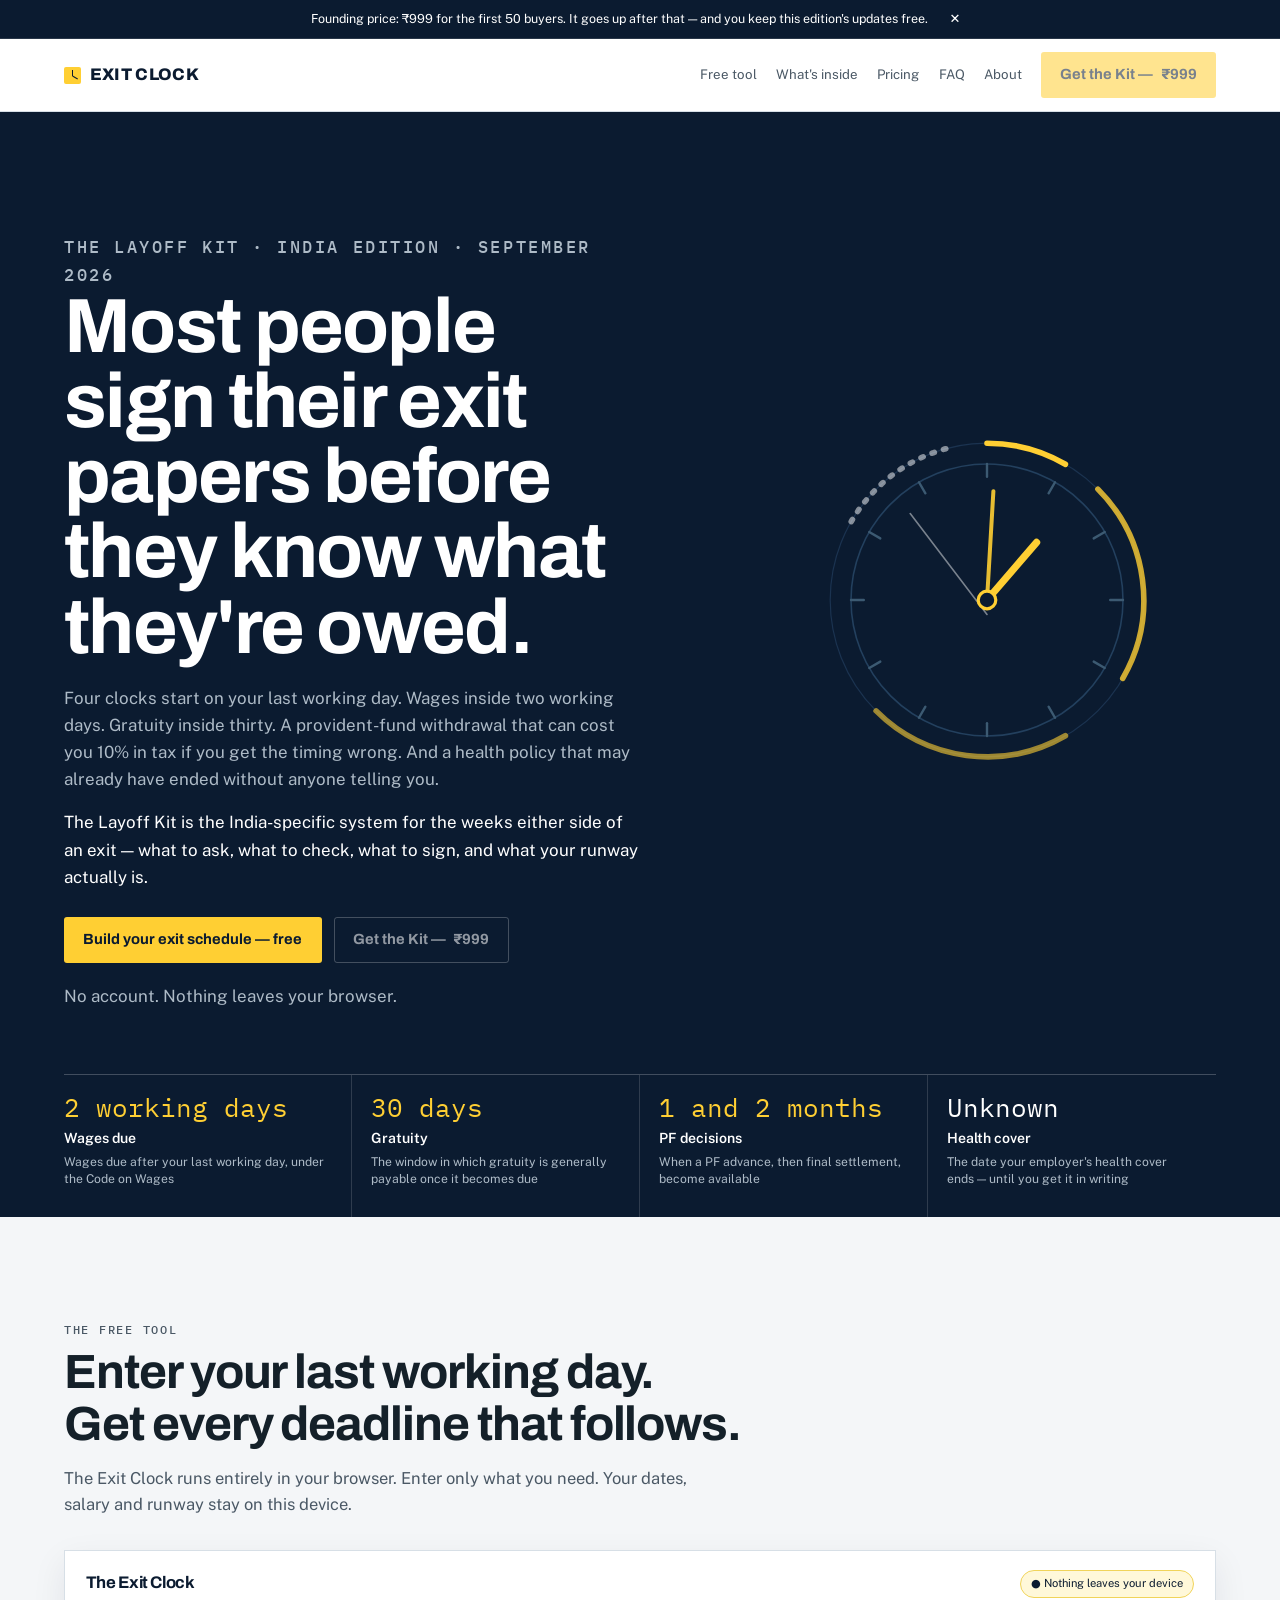
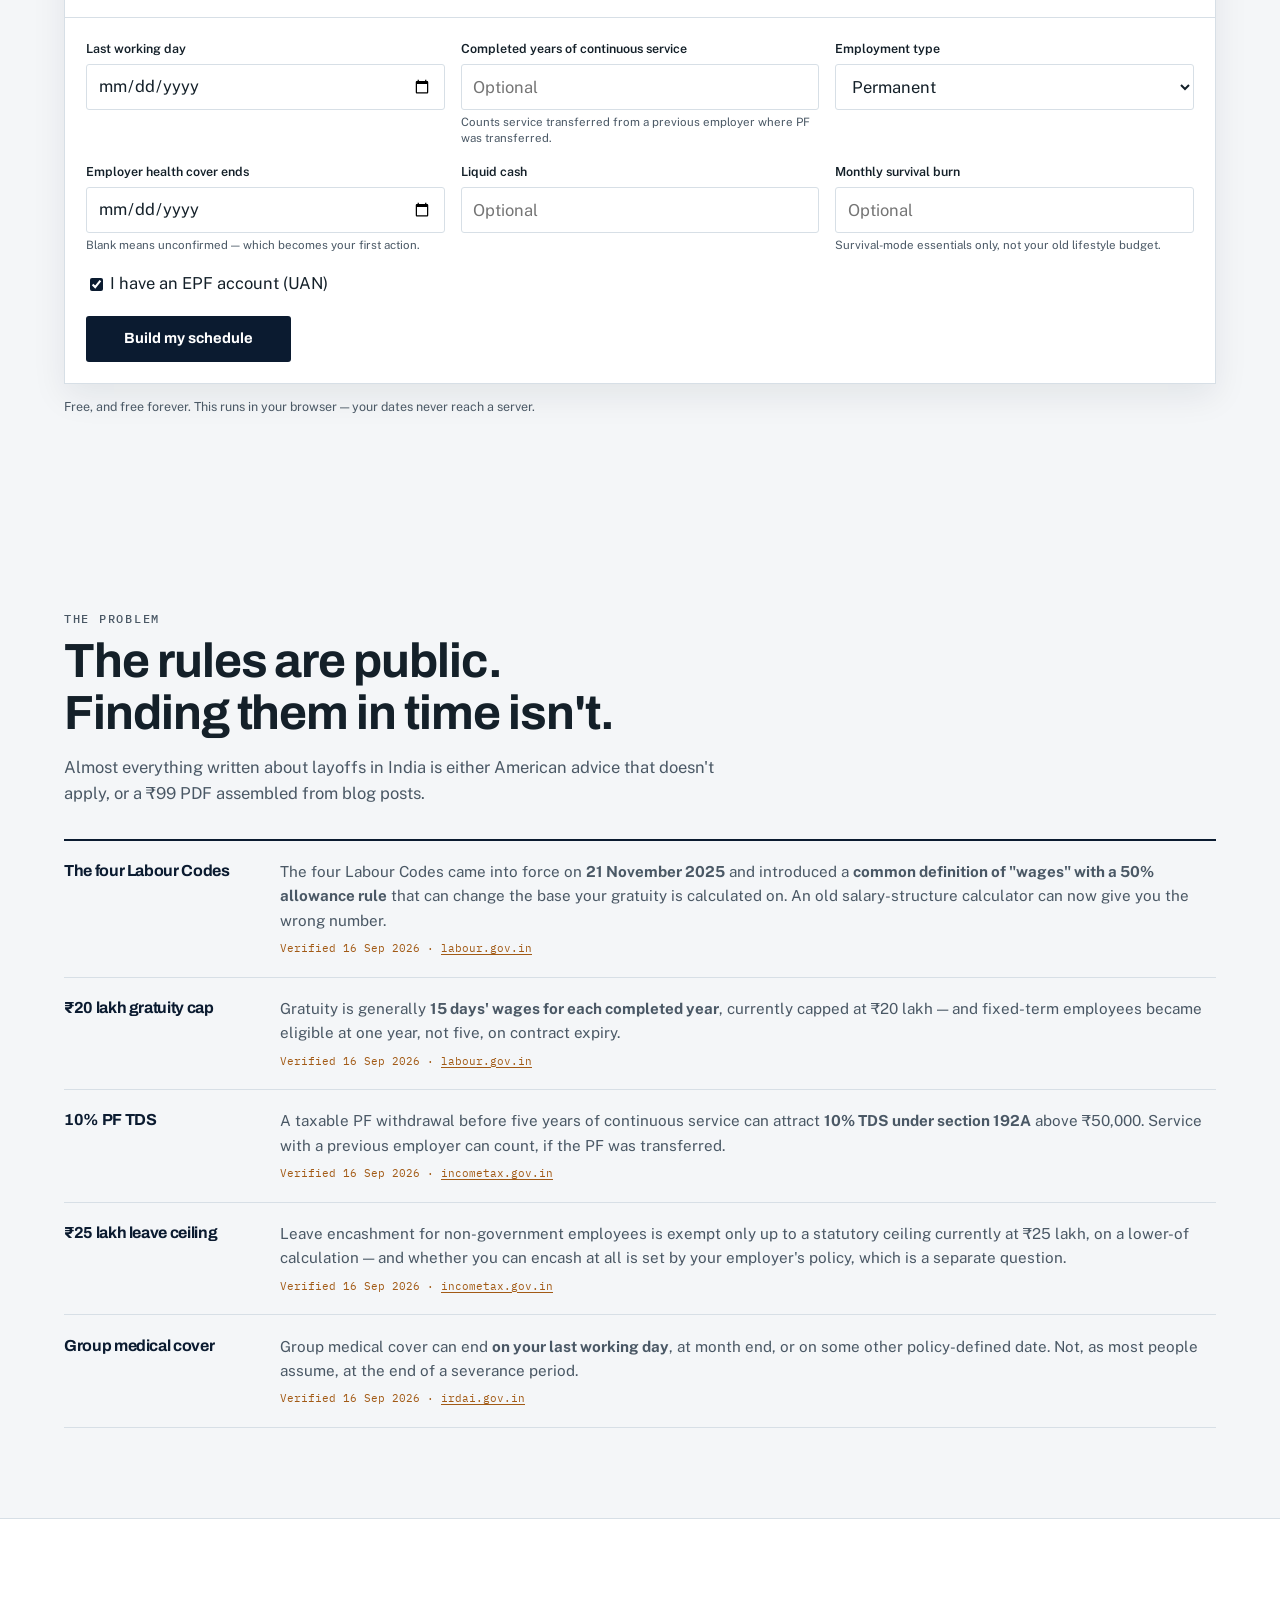
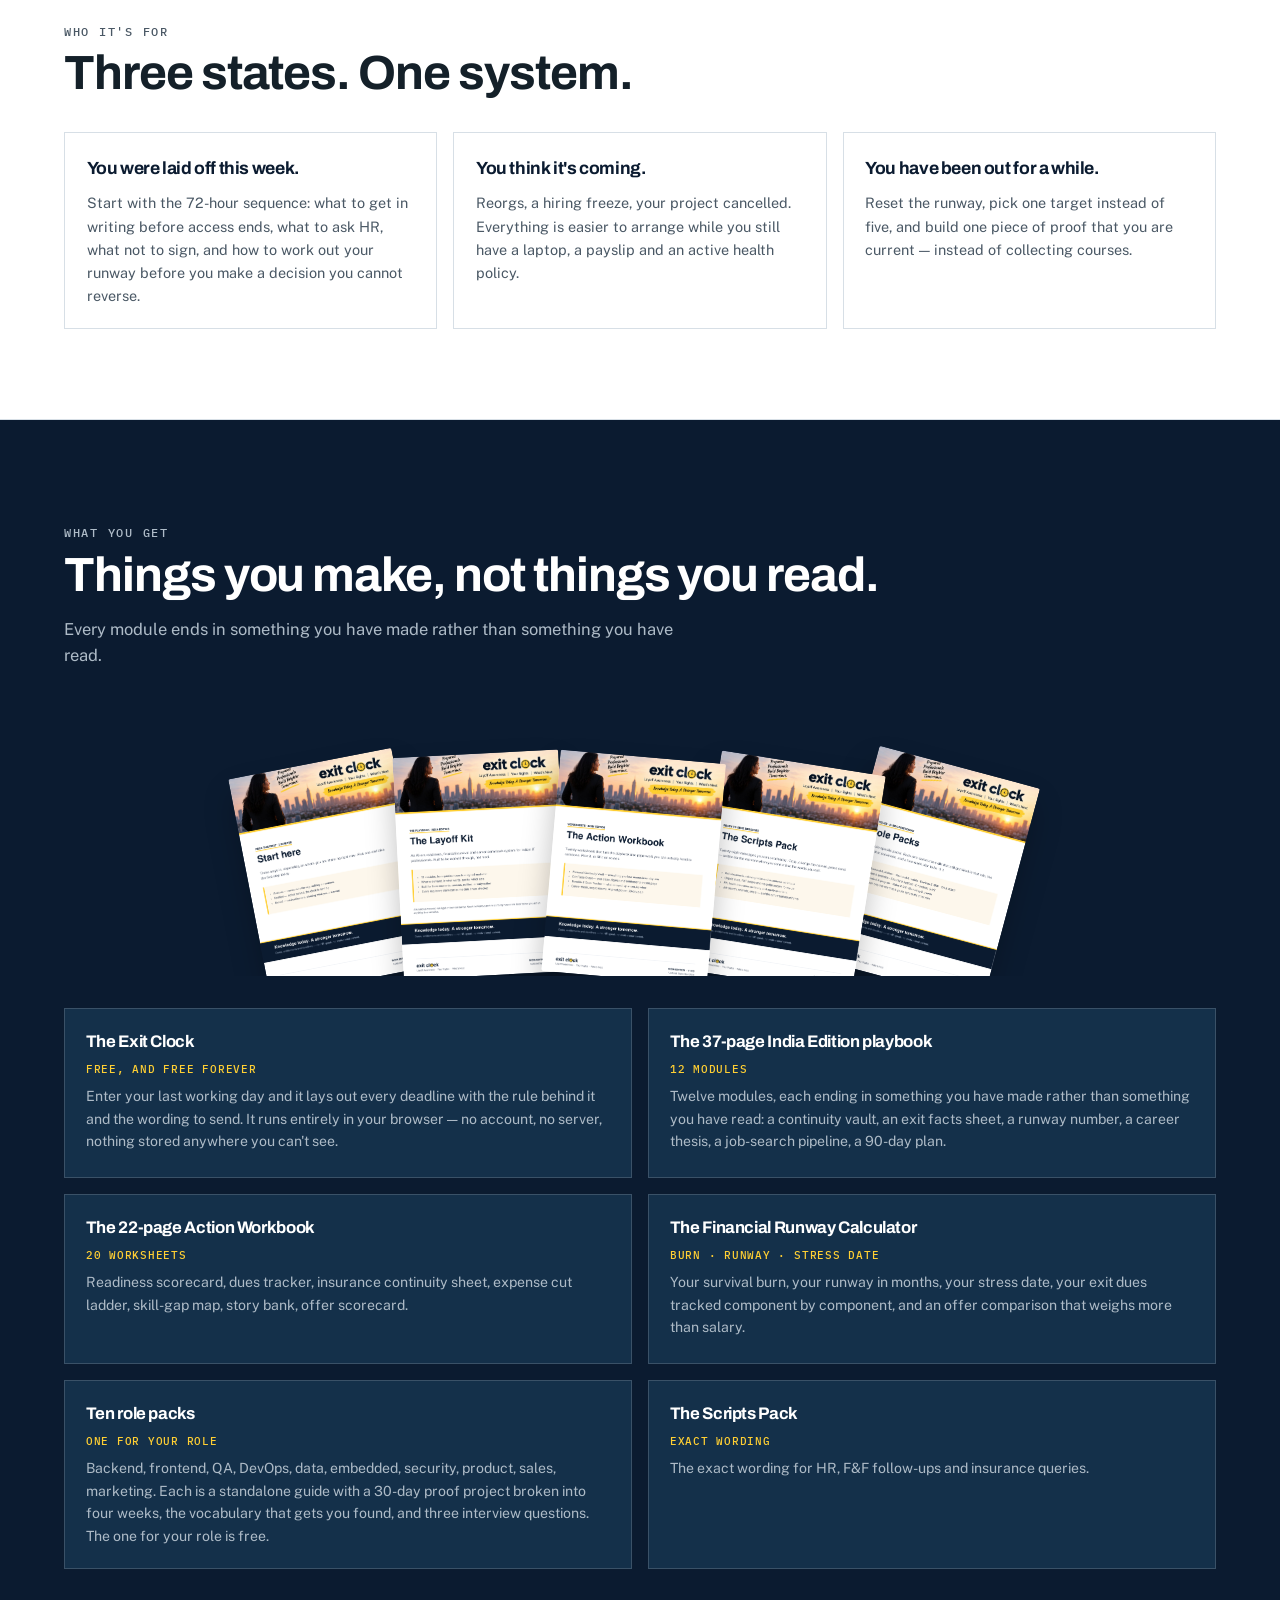
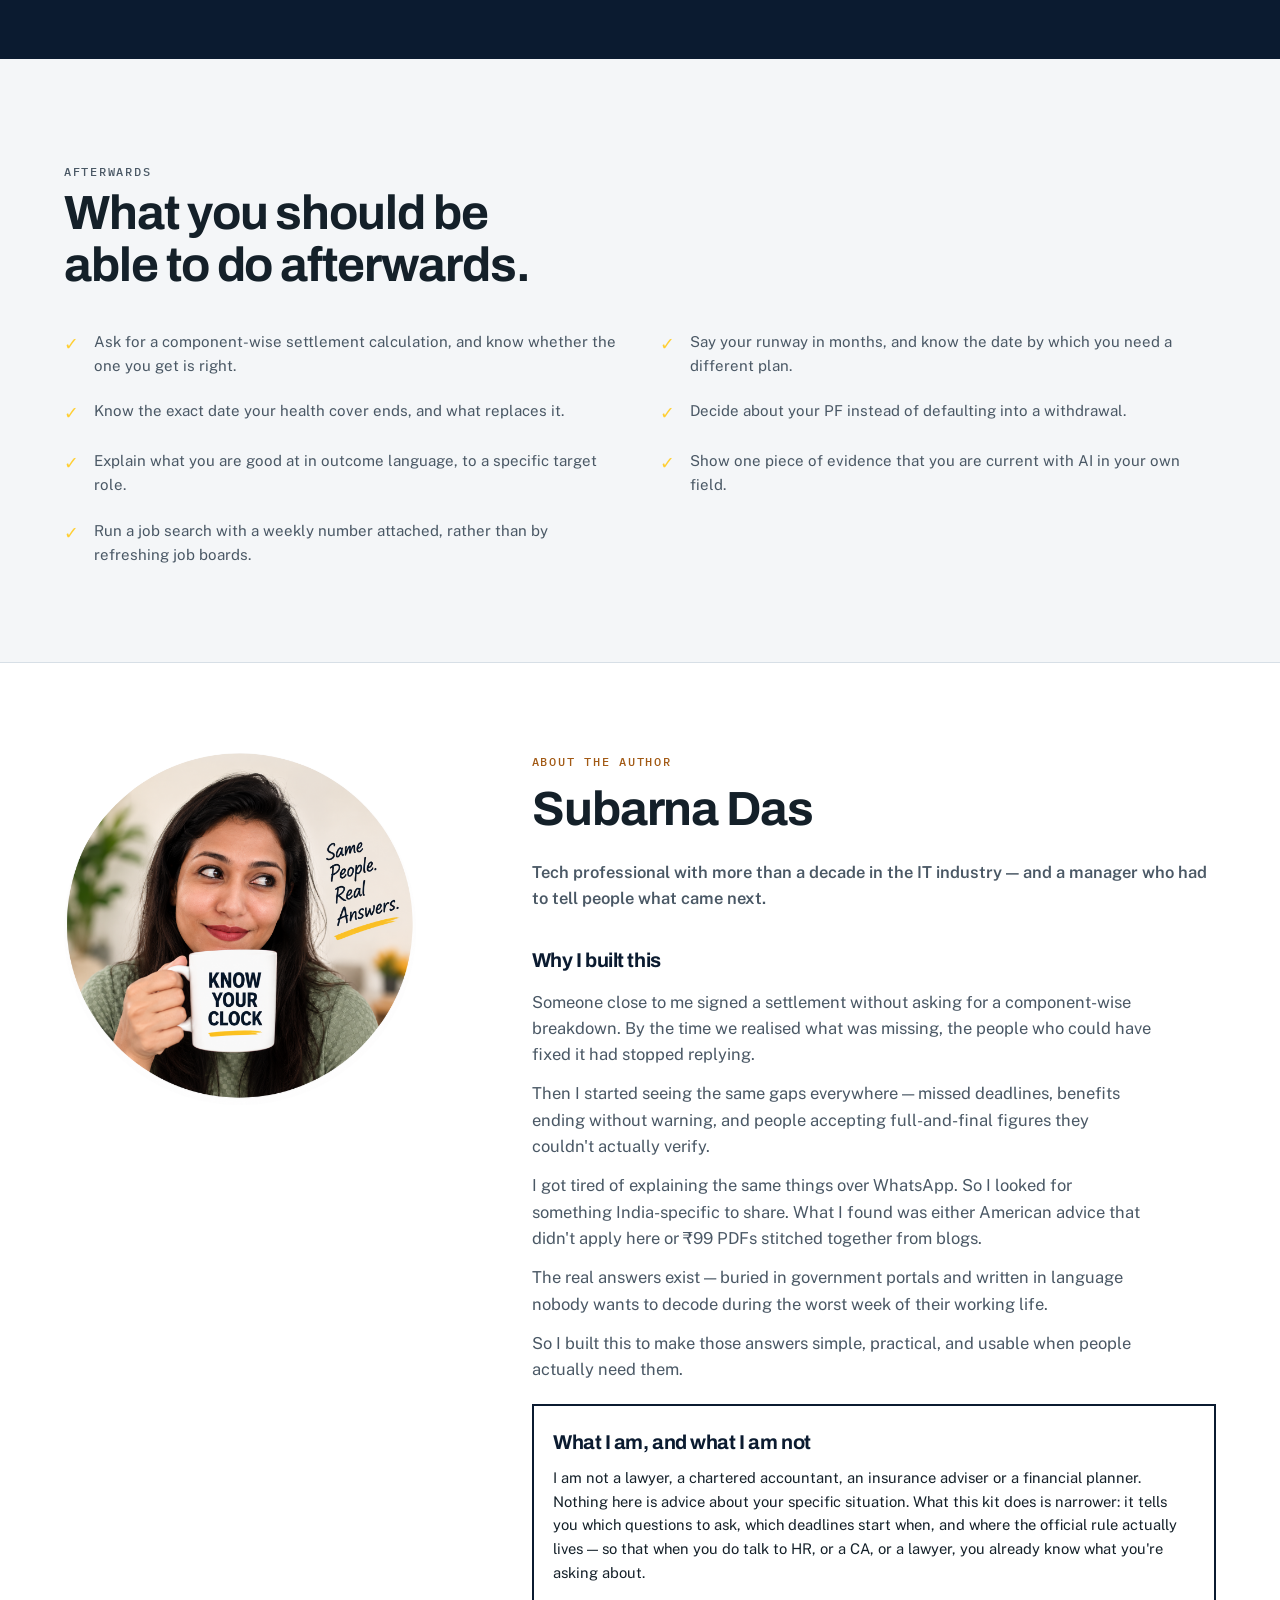
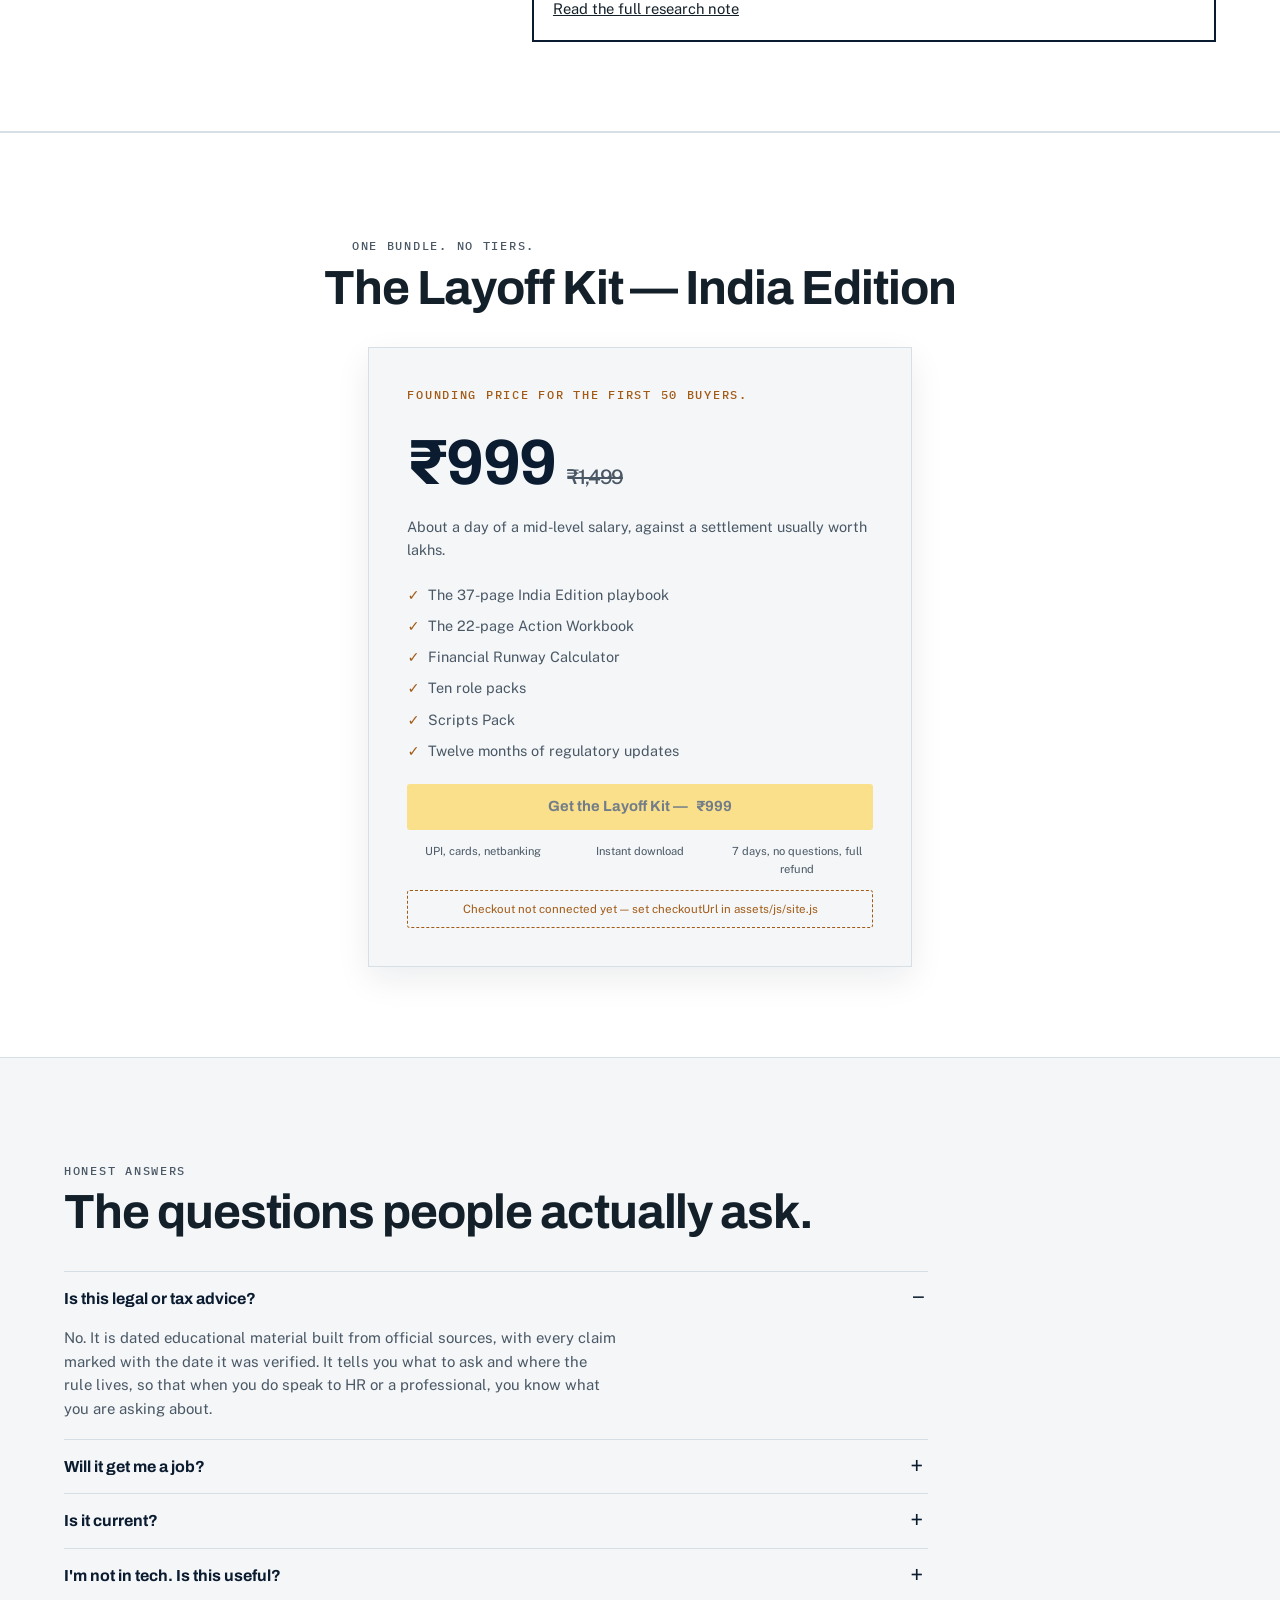
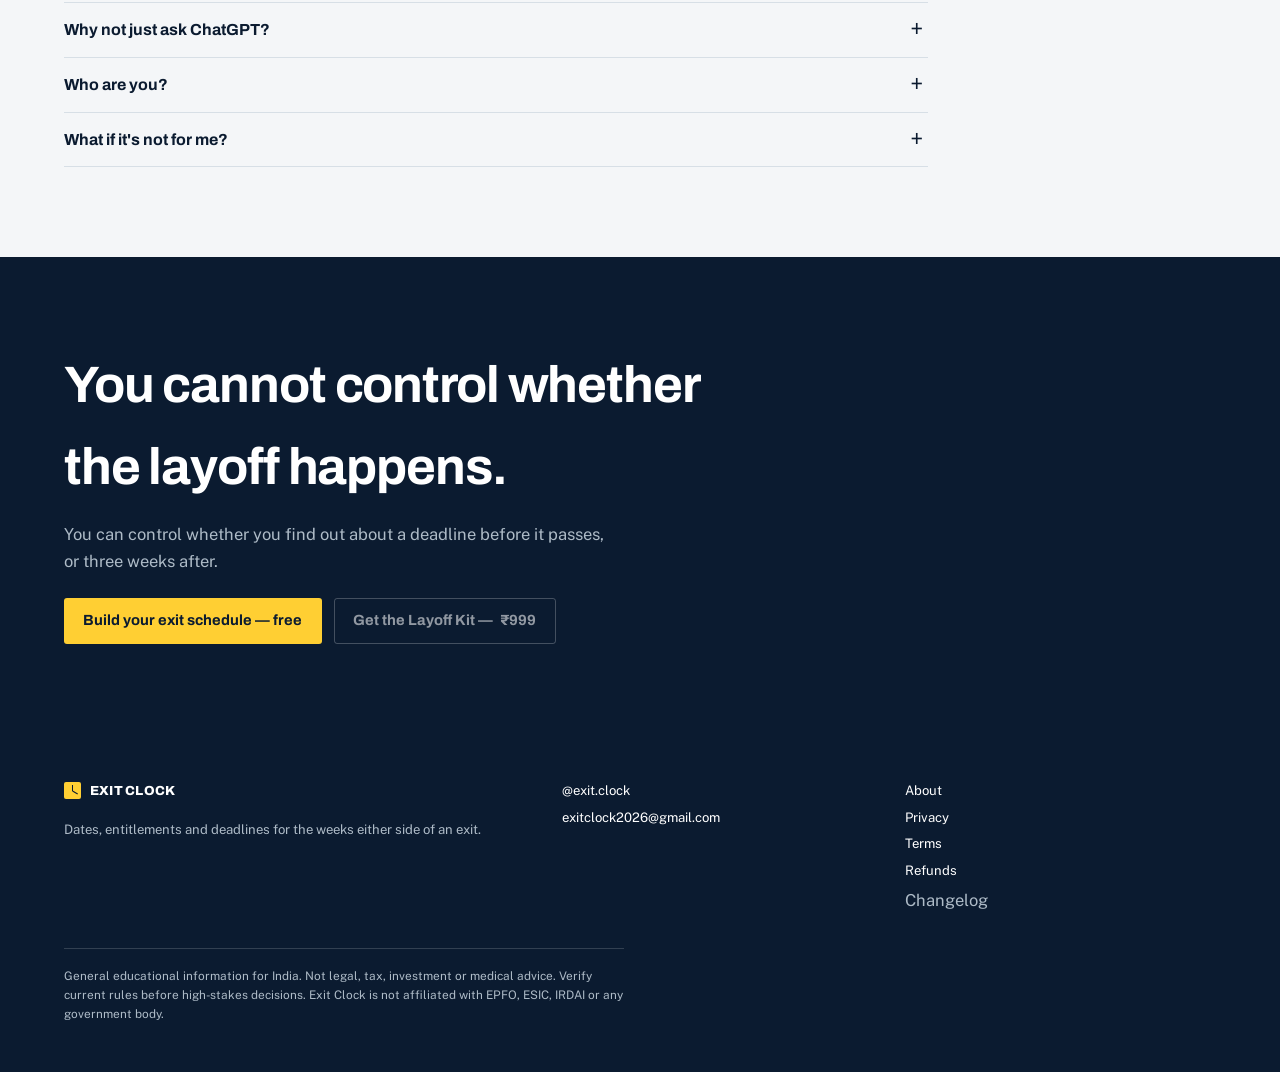
==== commit 9385f195: "Update problem section copy" ====
--- a/index.html
+++ b/index.html
@@ -104,7 +104,7 @@
 
     <section class="section" id="problem">
       <div class="wrap">
-        <div class="section-head"><p class="eyebrow">The problem</p><h2>The facts are public. They're just scattered, dated, and easy to find three weeks too late.</h2><p>Almost everything written about layoffs in India is either American advice that doesn't apply, or a ₹99 PDF assembled from blog posts.</p></div>
+        <div class="section-head"><p class="eyebrow">The problem</p><h2>The rules are public. Finding them in time isn't.</h2><p>Almost everything written about layoffs in India is either American advice that doesn't apply, or a ₹99 PDF assembled from blog posts.</p></div>
         <div class="fact-grid">
           <article class="fact-card"><h3>The four Labour Codes</h3><div><p>The four Labour Codes came into force on <strong>21 November 2025</strong> and introduced a <strong>common definition of "wages" with a 50% allowance rule</strong> that can change the base your gratuity is calculated on. An old salary-structure calculator can now give you the wrong number.</p><div class="source-line">Verified 16 Sep 2026 · <a href="https://www.labour.gov.in/" target="_blank" rel="noopener">labour.gov.in</a></div></div></article>
           <article class="fact-card"><h3>₹20 lakh gratuity cap</h3><div><p>Gratuity is generally <strong>15 days' wages for each completed year</strong>, currently capped at ₹20 lakh — and fixed-term employees became eligible at one year, not five, on contract expiry.</p><div class="source-line">Verified 16 Sep 2026 · <a href="https://www.labour.gov.in/" target="_blank" rel="noopener">labour.gov.in</a></div></div></article>
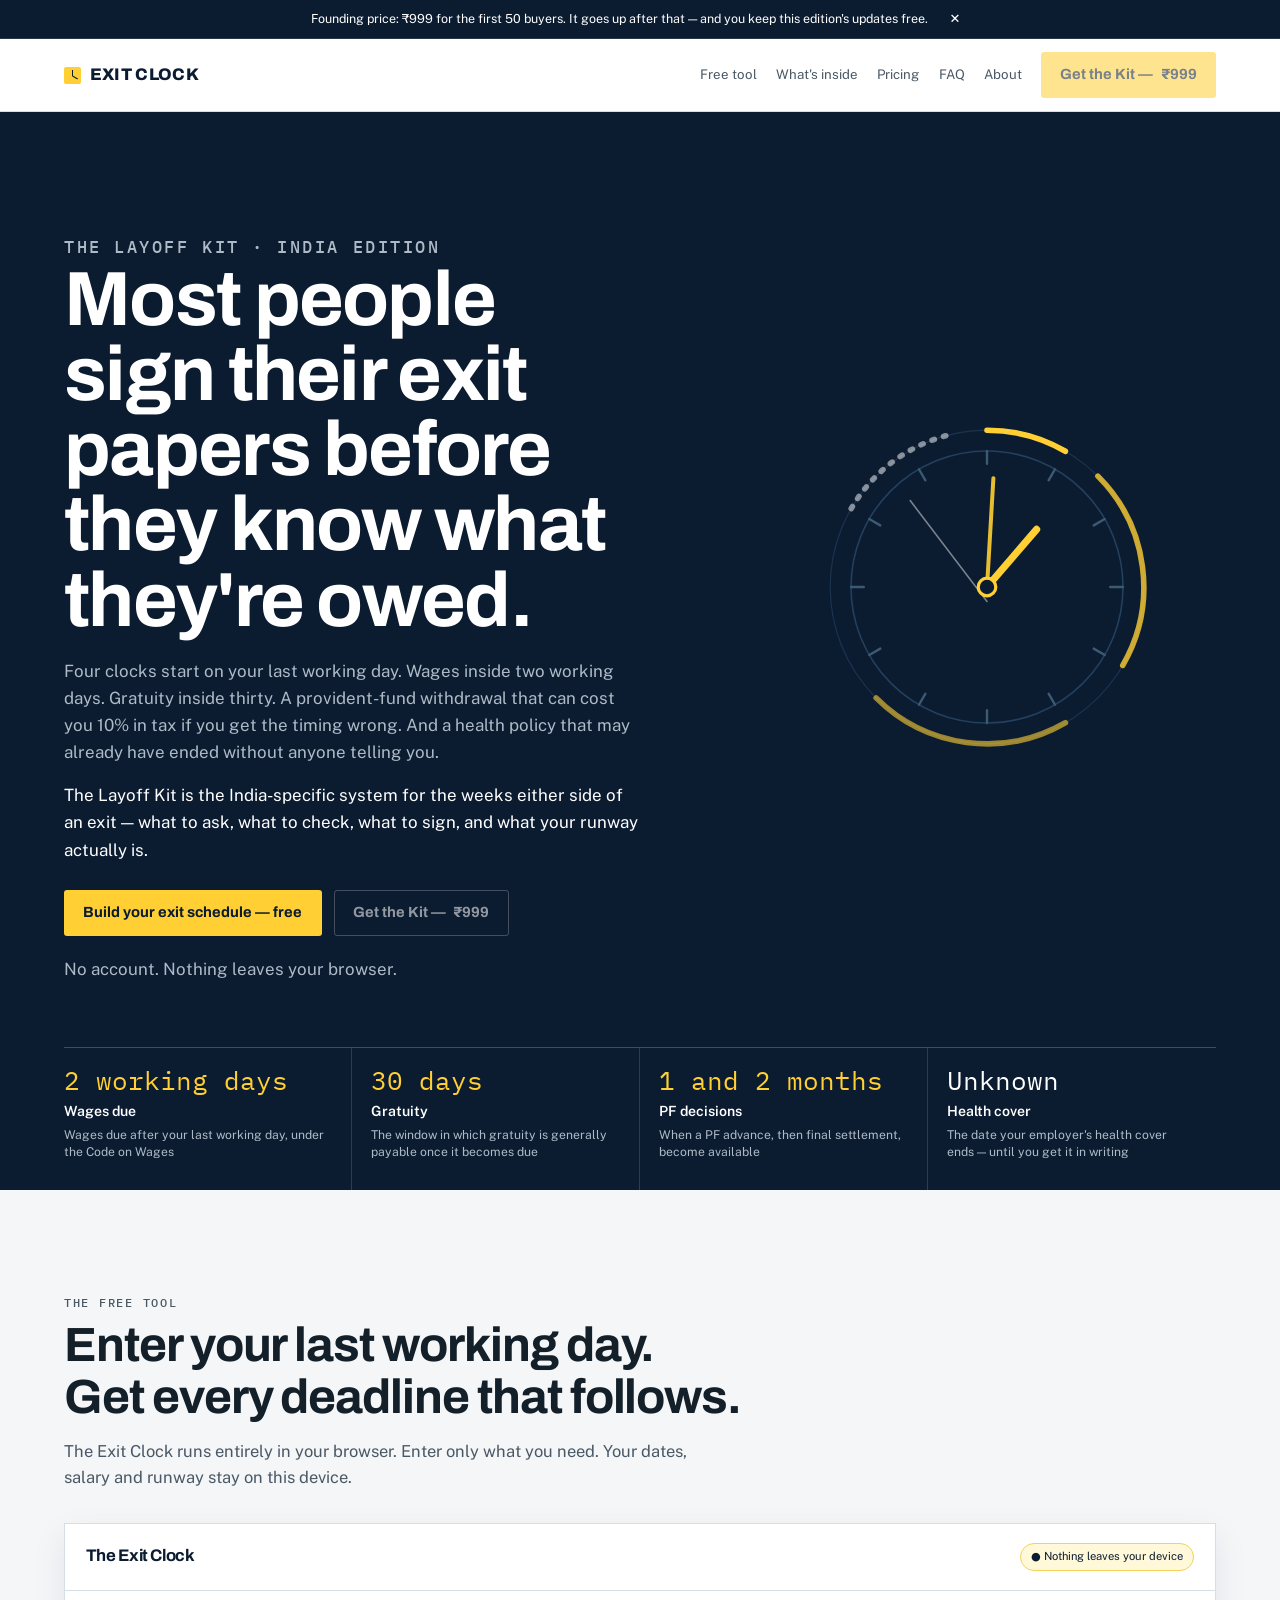
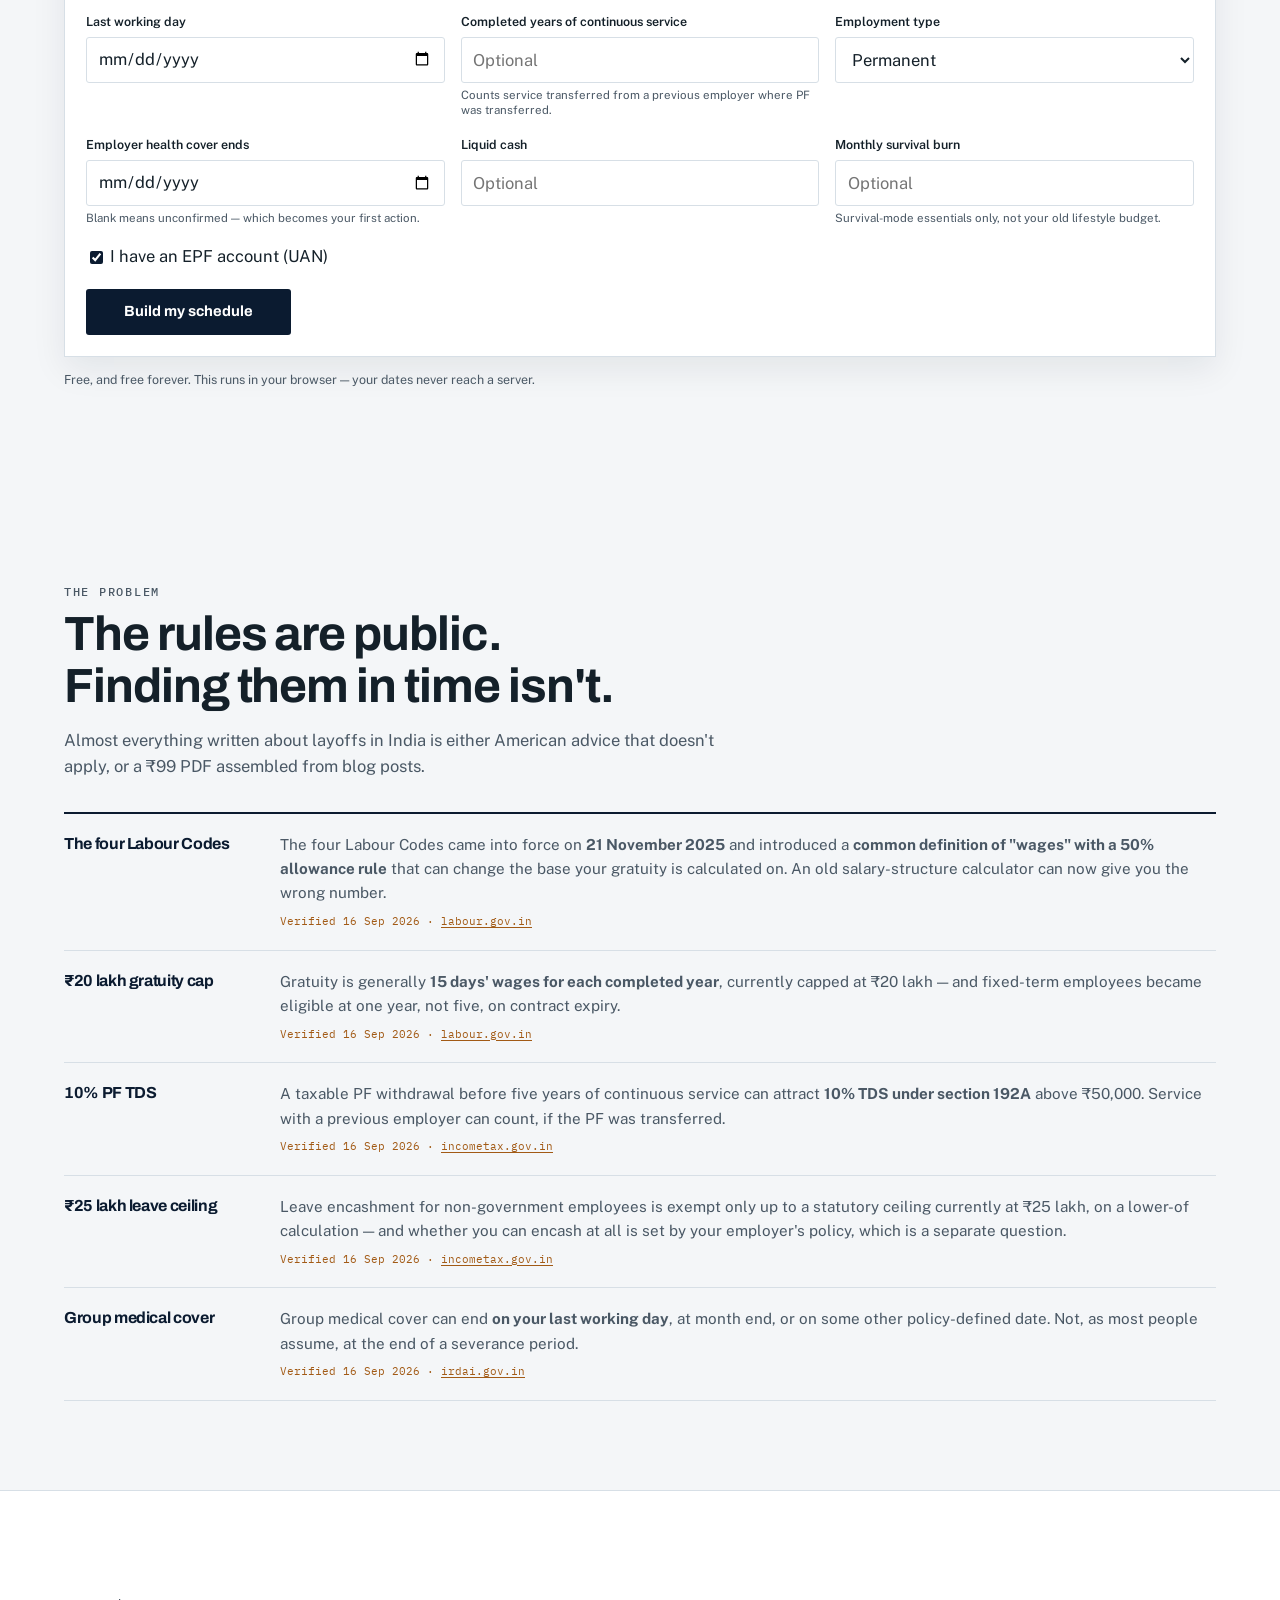
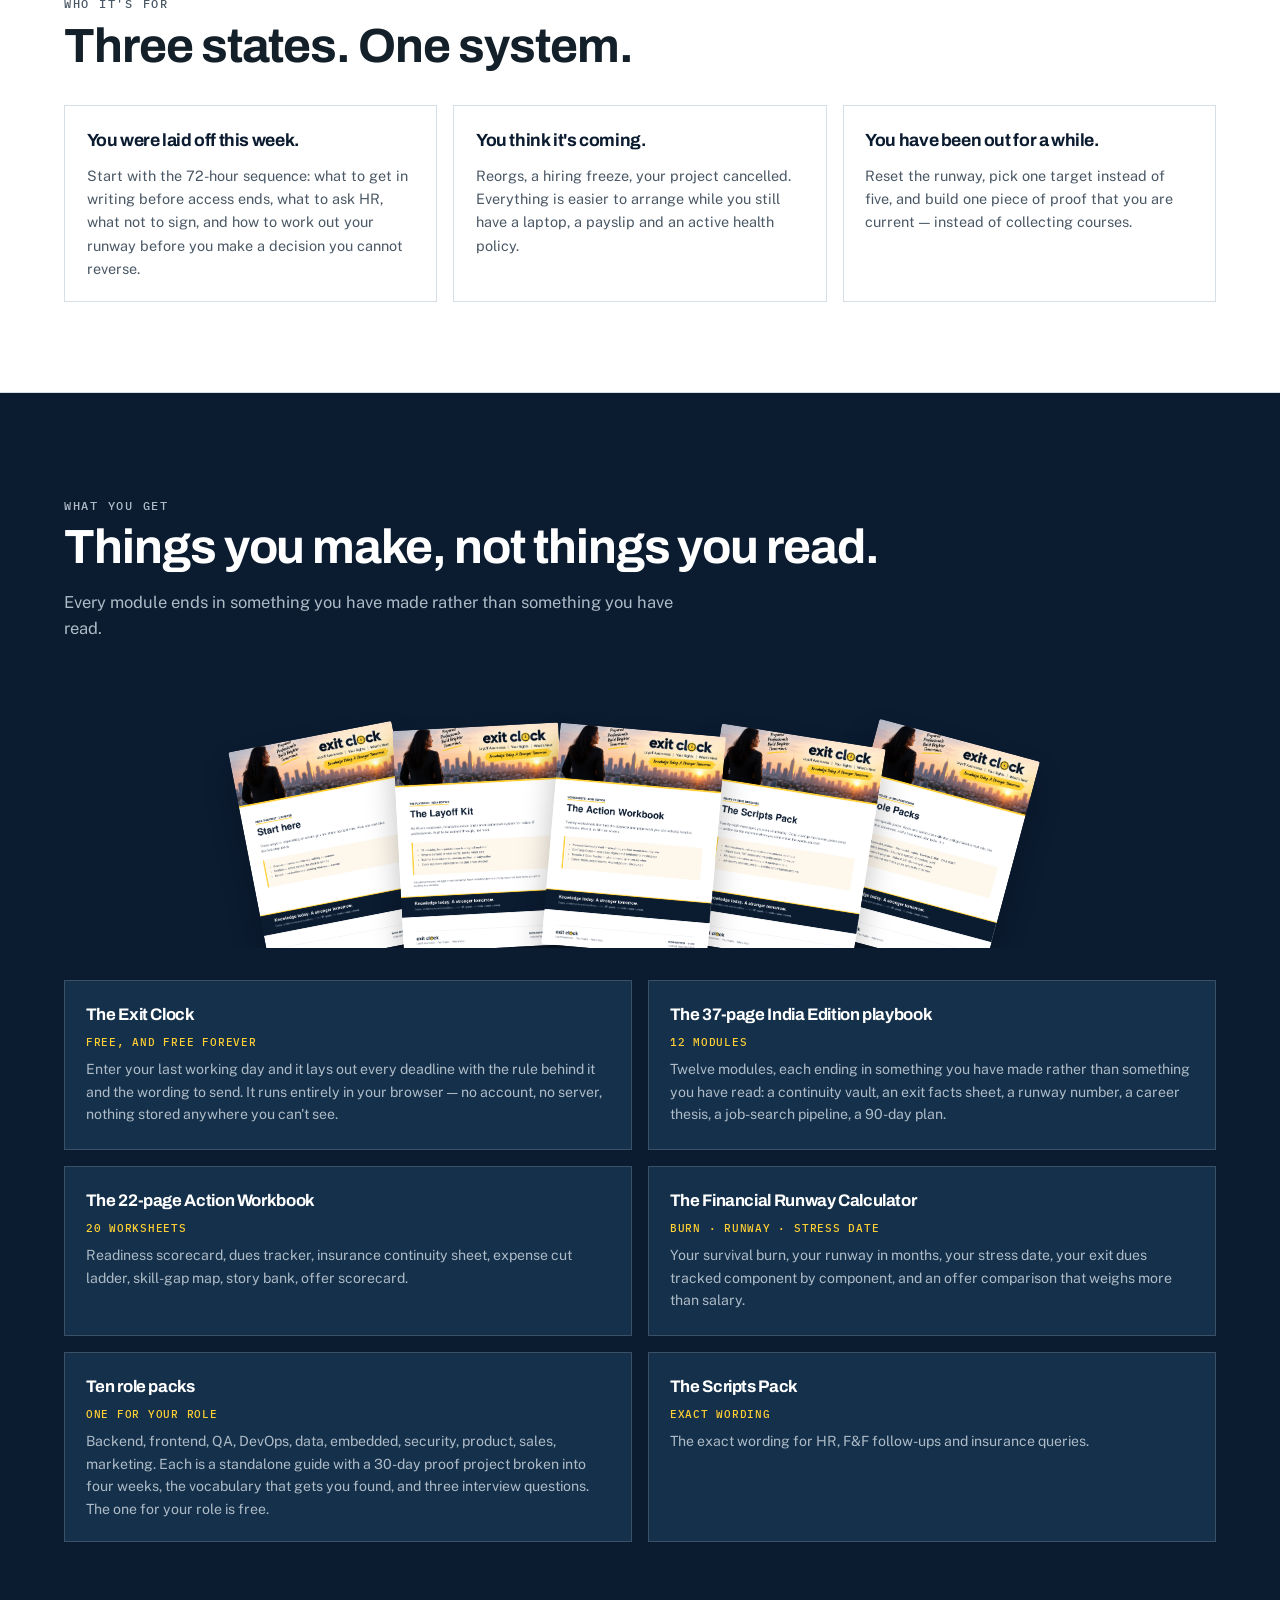
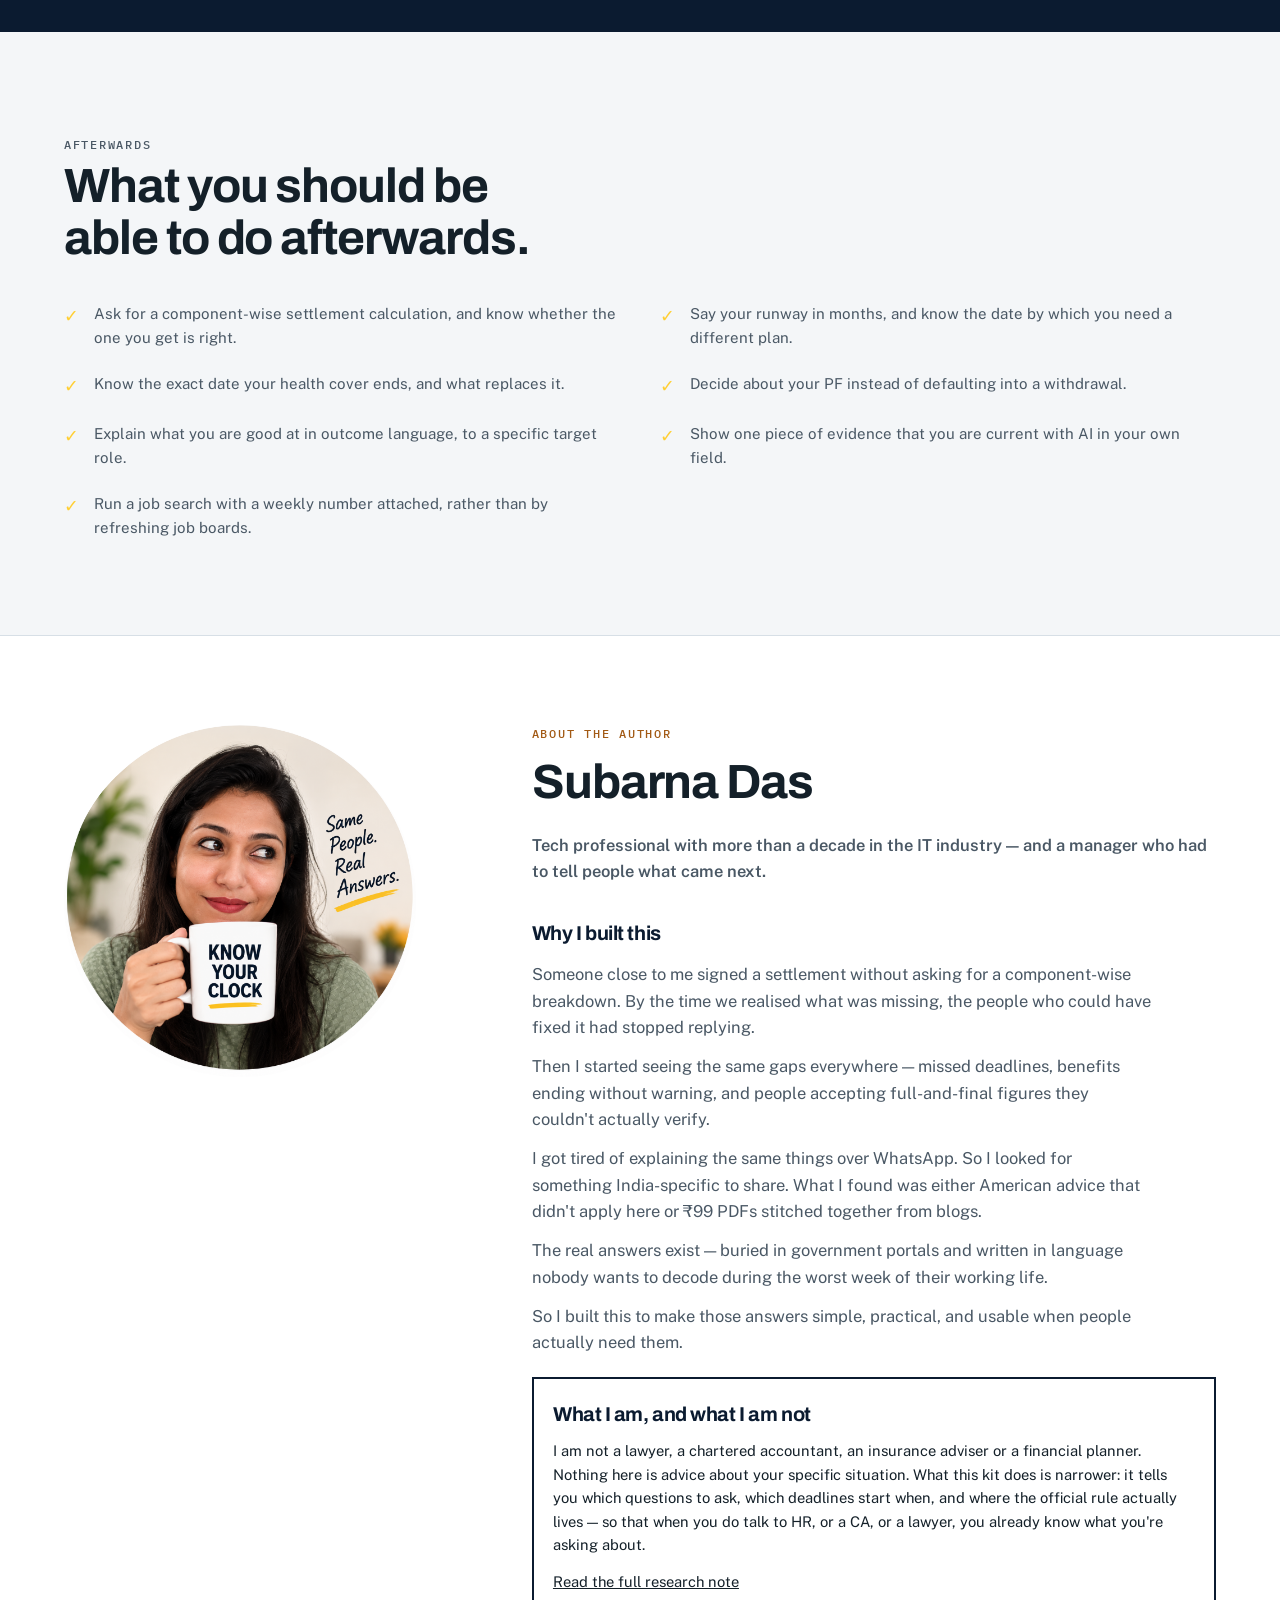
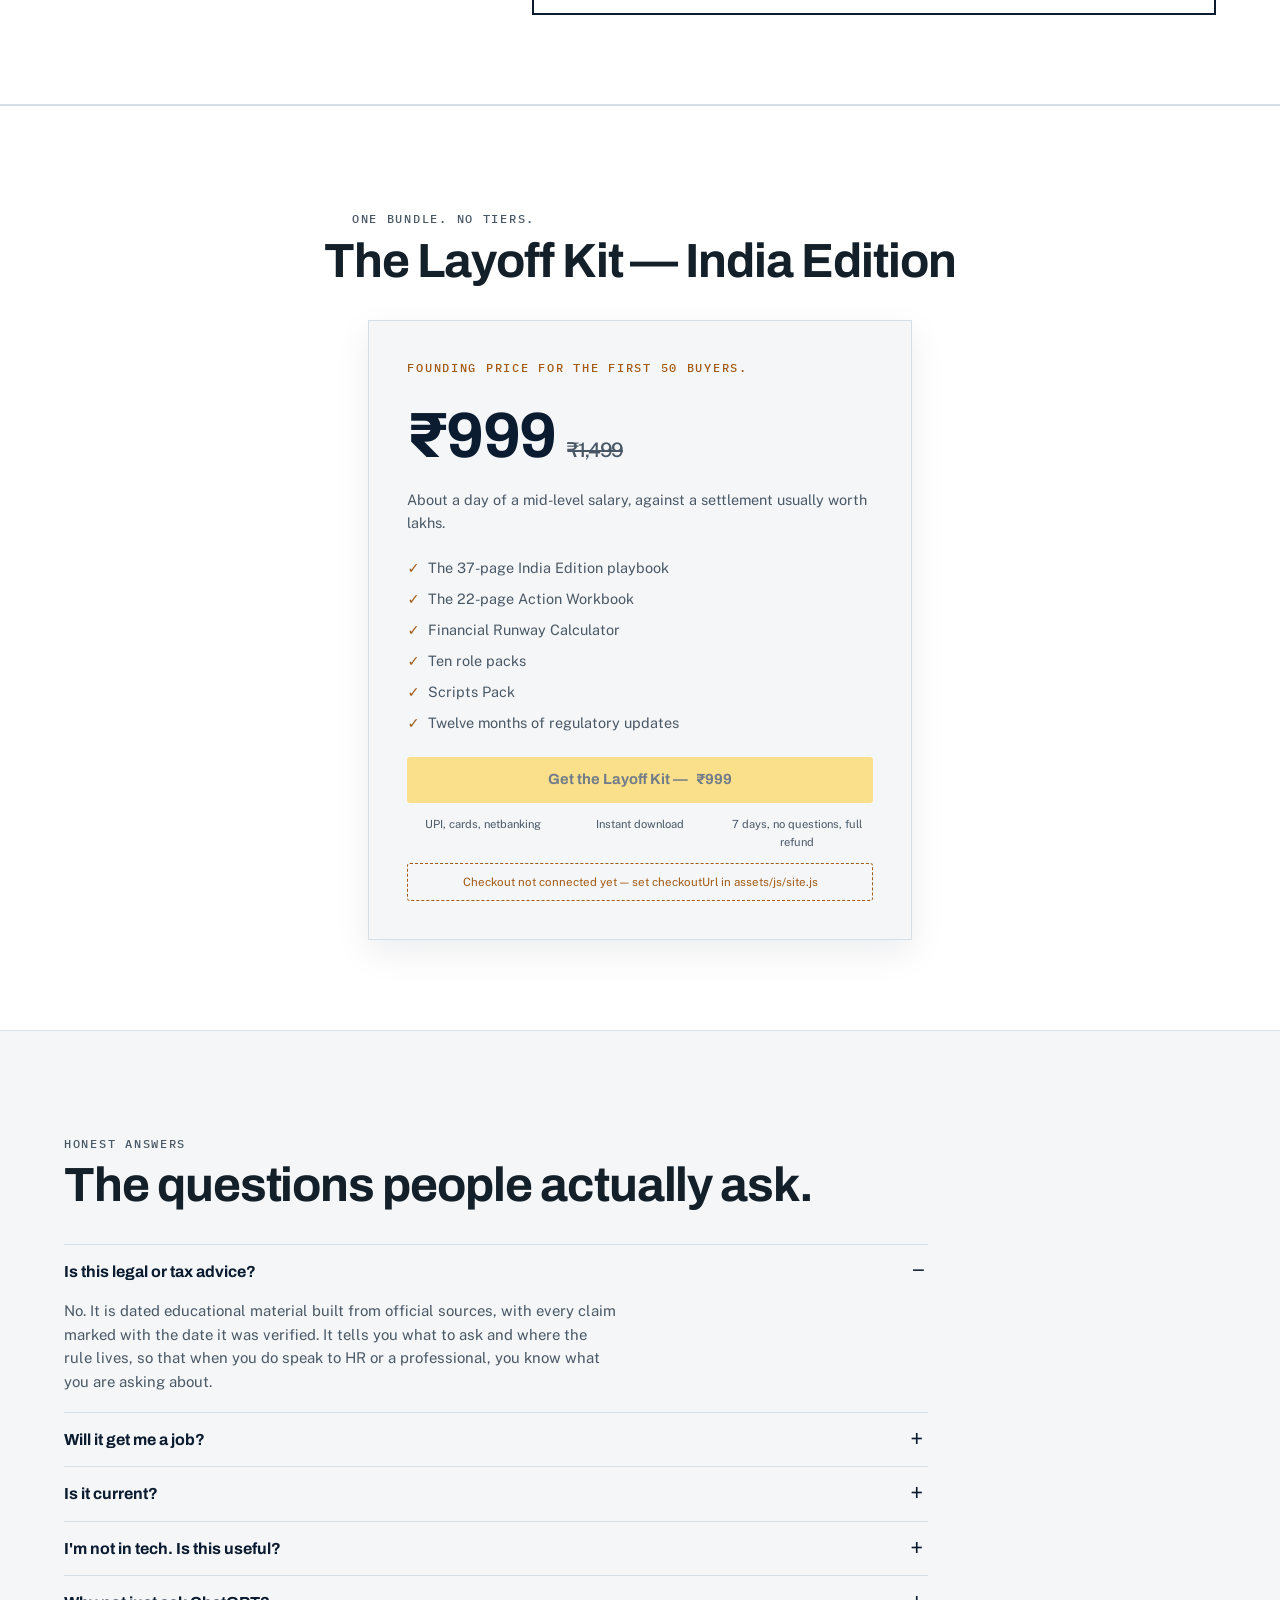
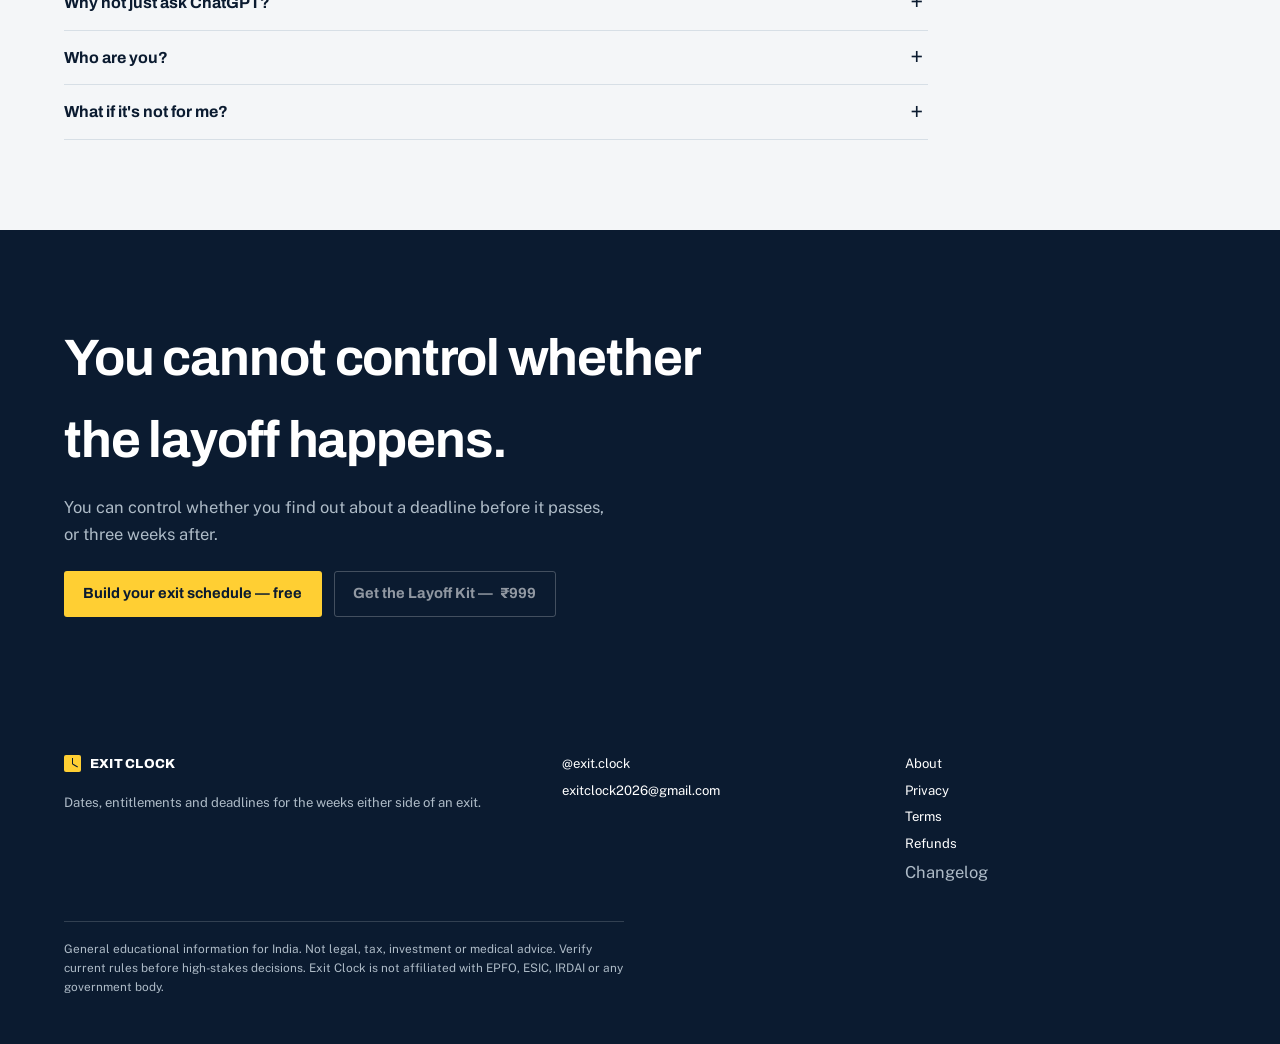
==== commit f64df52f: "Highlight Layoff in hero eyebrow" ====
--- a/index.html
+++ b/index.html
@@ -46,7 +46,7 @@
       <div class="wrap">
         <div class="hero-grid">
           <div class="hero-copy">
-            <p class="eyebrow dark-eyebrow">The Layoff Kit · India Edition · September 2026</p>
+            <p class="eyebrow dark-eyebrow">The <span class="eyebrow-pop">Layoff</span> Kit · India Edition</p>
             <h1>Most people sign their exit papers before they know what they're owed.</h1>
             <p>Four clocks start on your last working day. Wages inside two working days. Gratuity inside thirty. A provident-fund withdrawal that can cost you 10% in tax if you get the timing wrong. And a health policy that may already have ended without anyone telling you.</p>
             <p>The Layoff Kit is the India-specific system for the weeks either side of an exit — what to ask, what to check, what to sign, and what your runway actually is.</p>
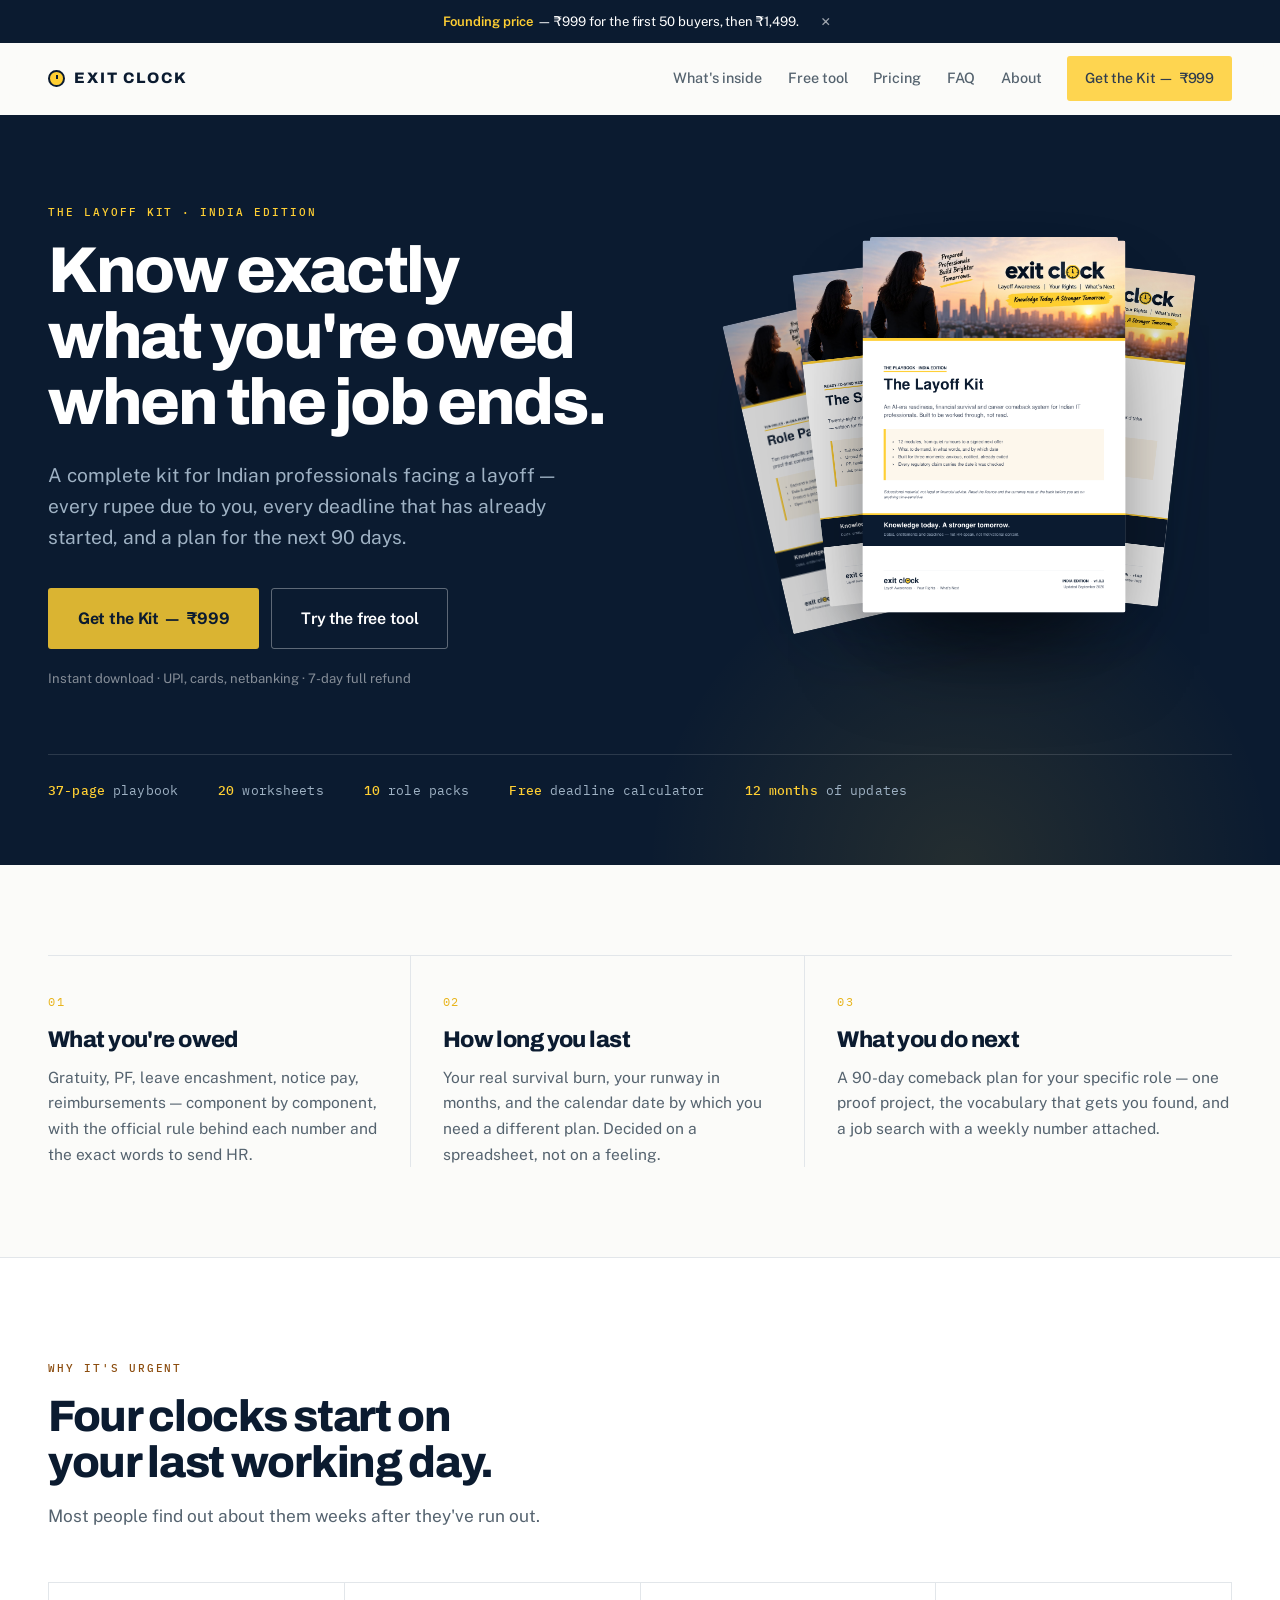
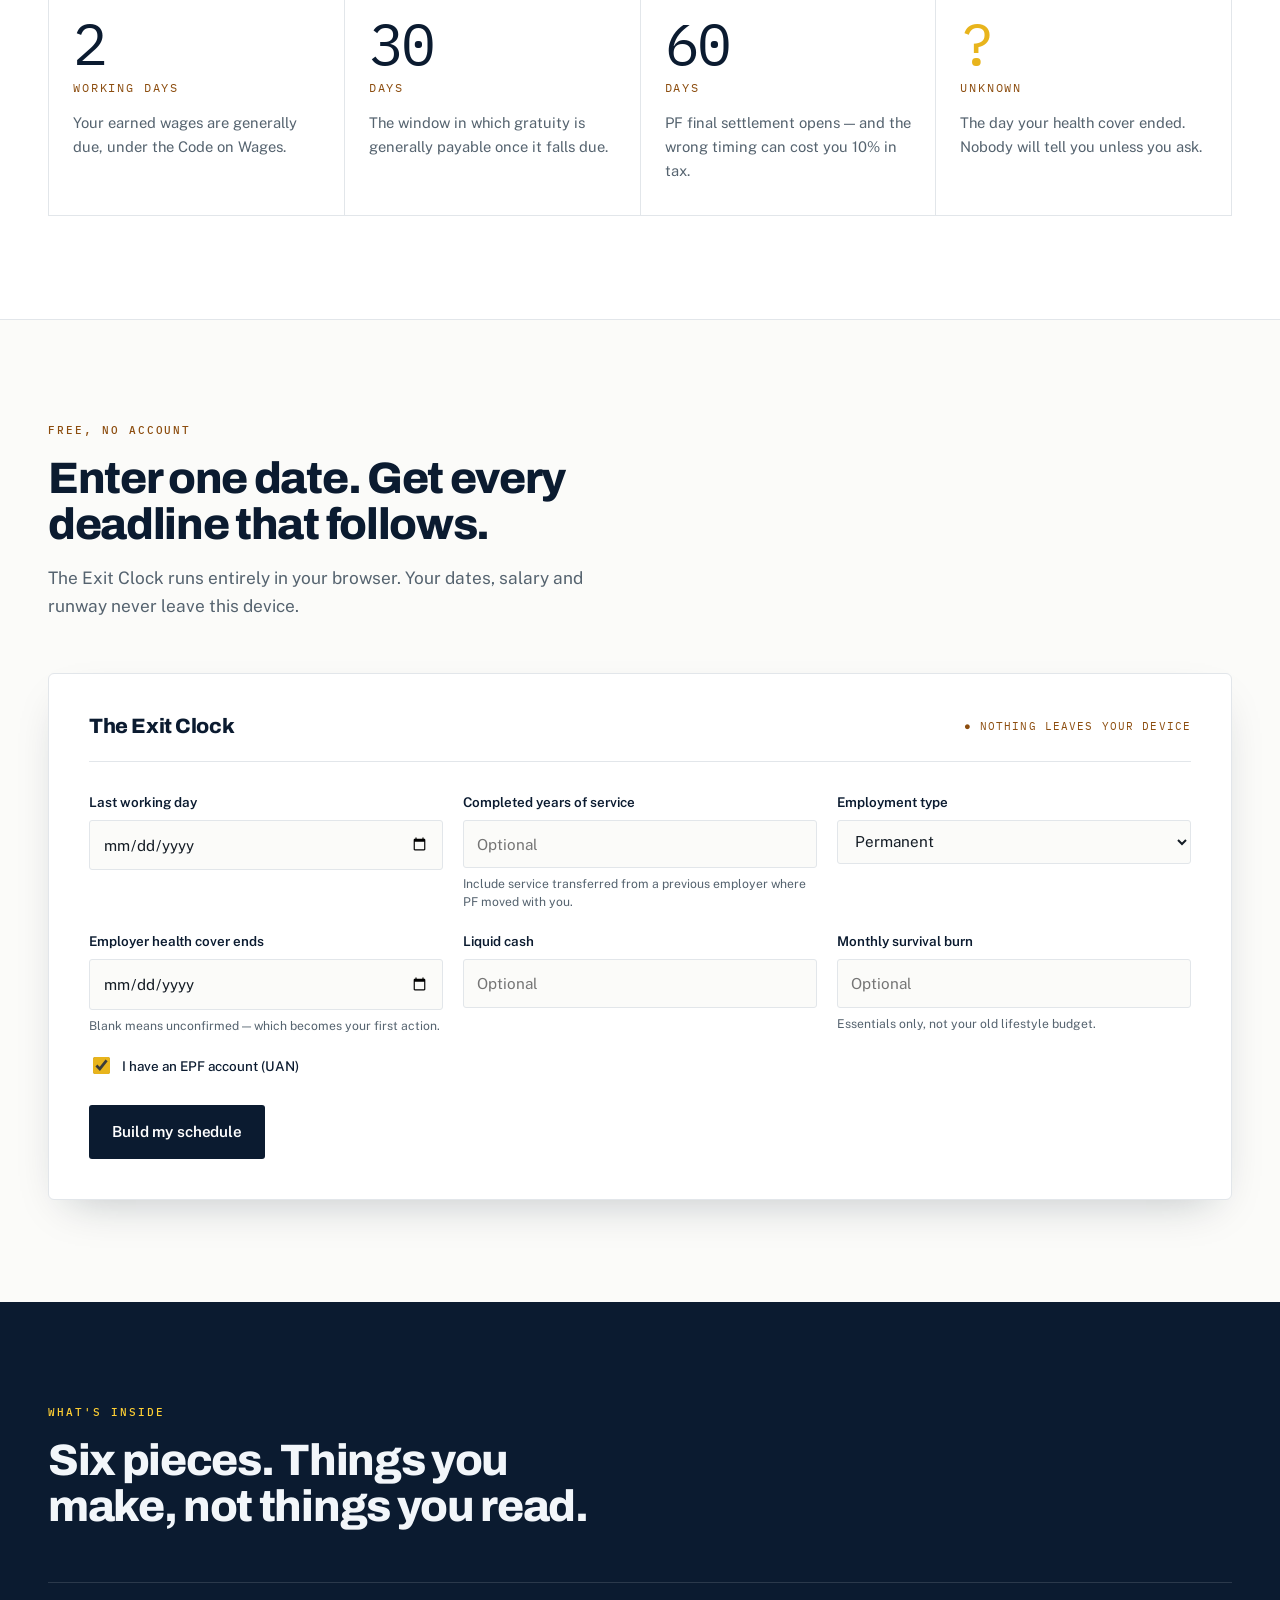
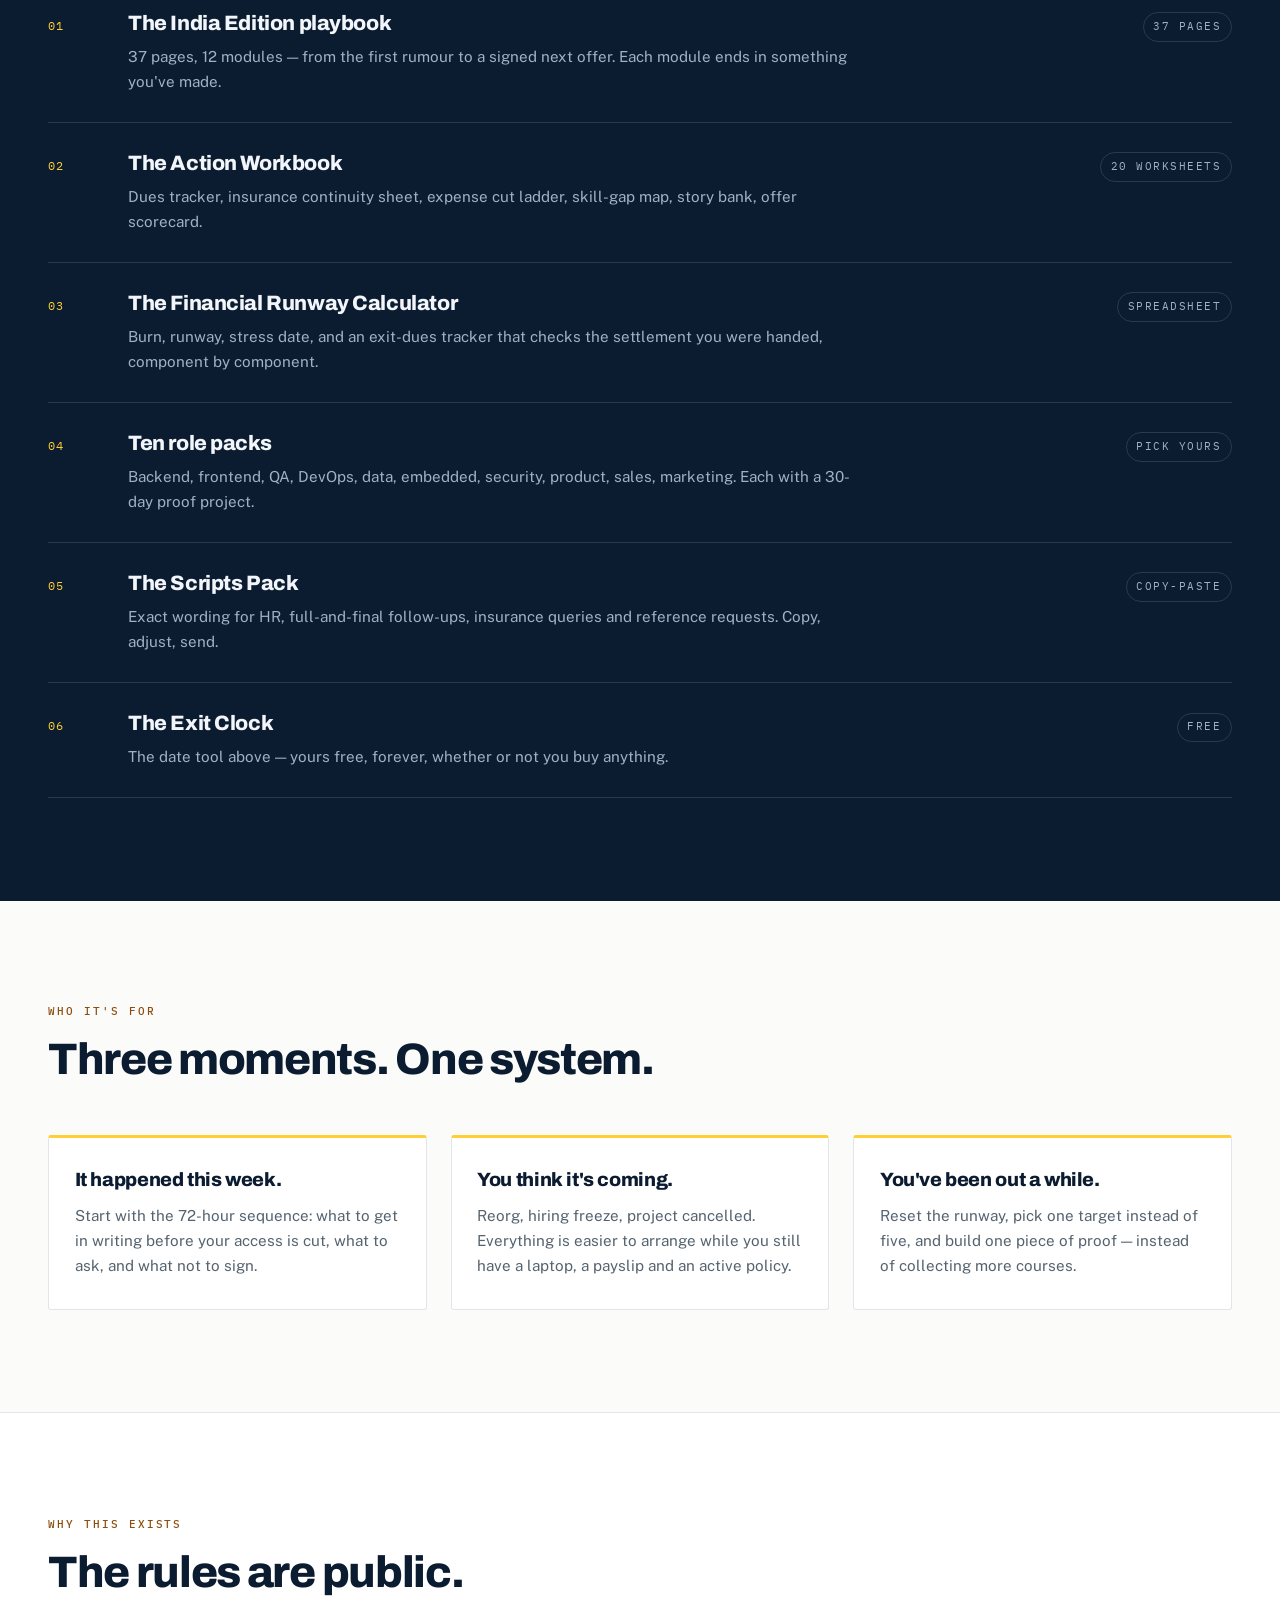
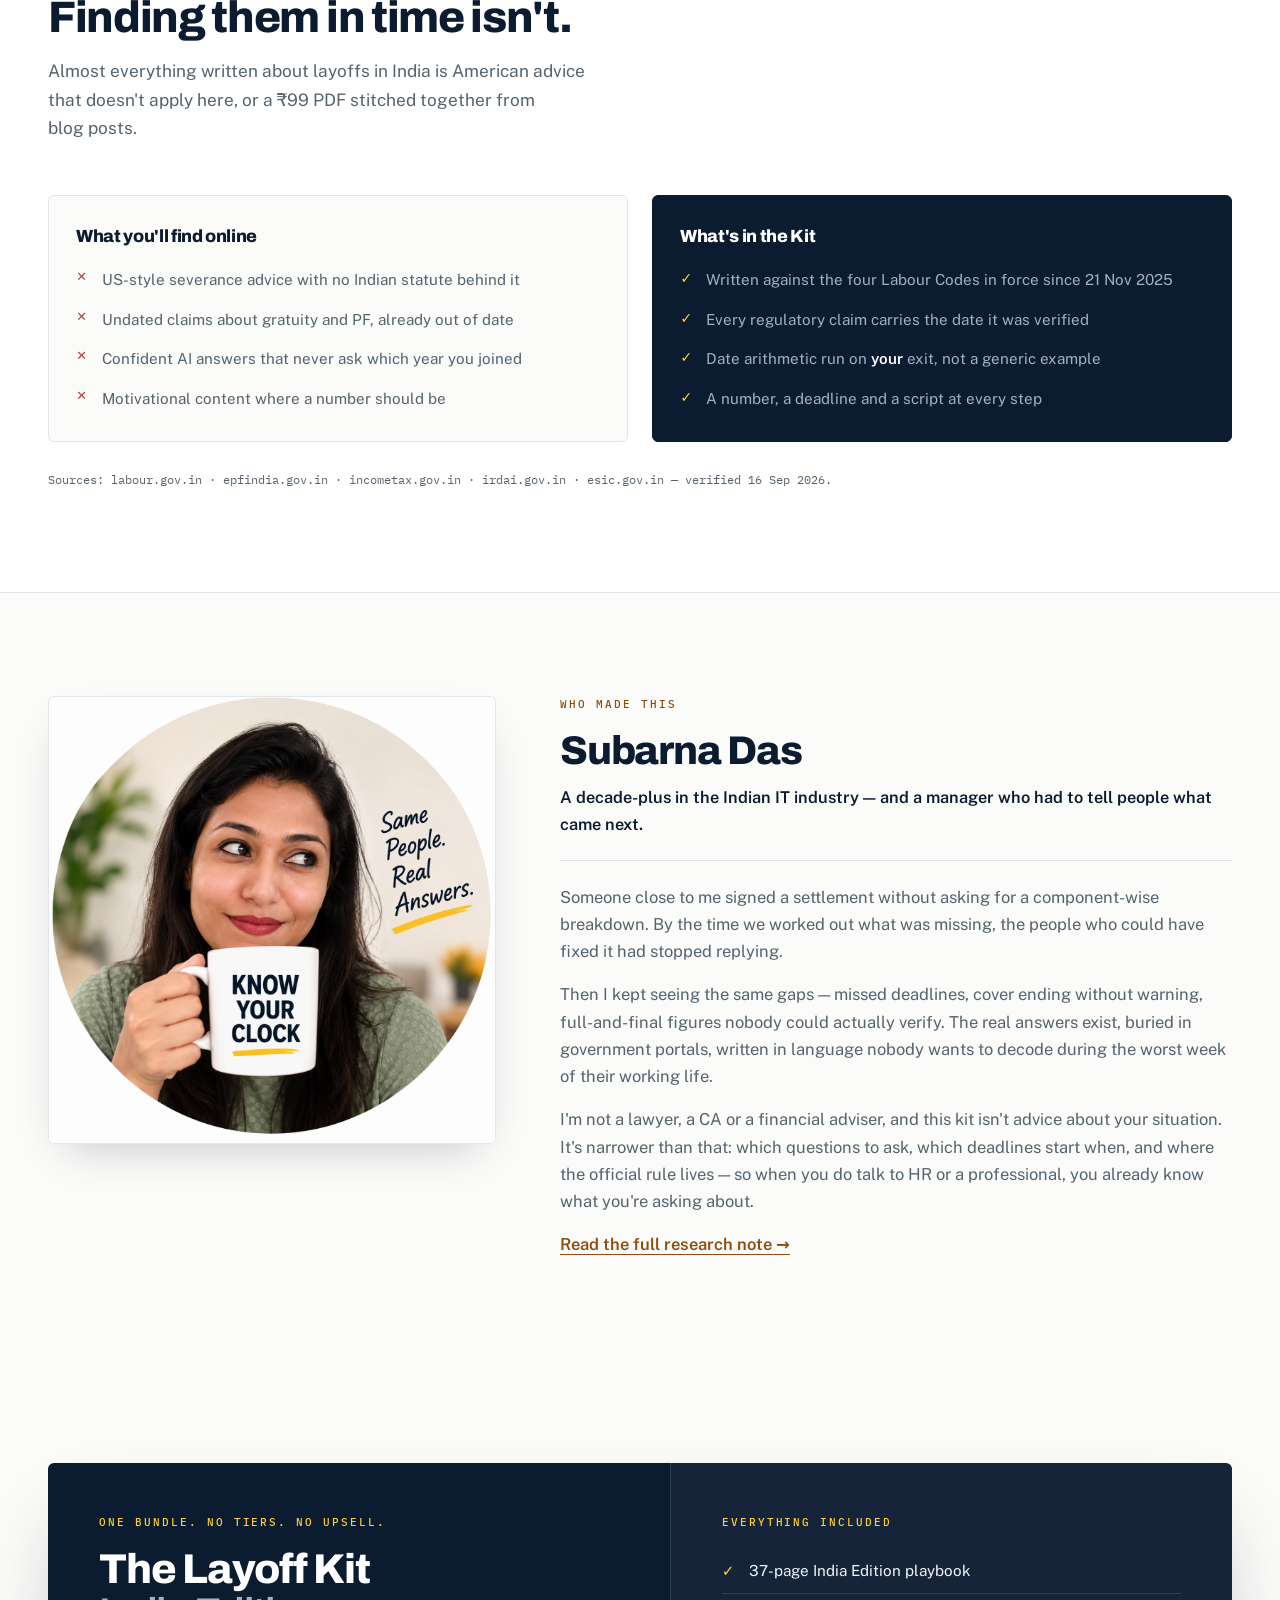
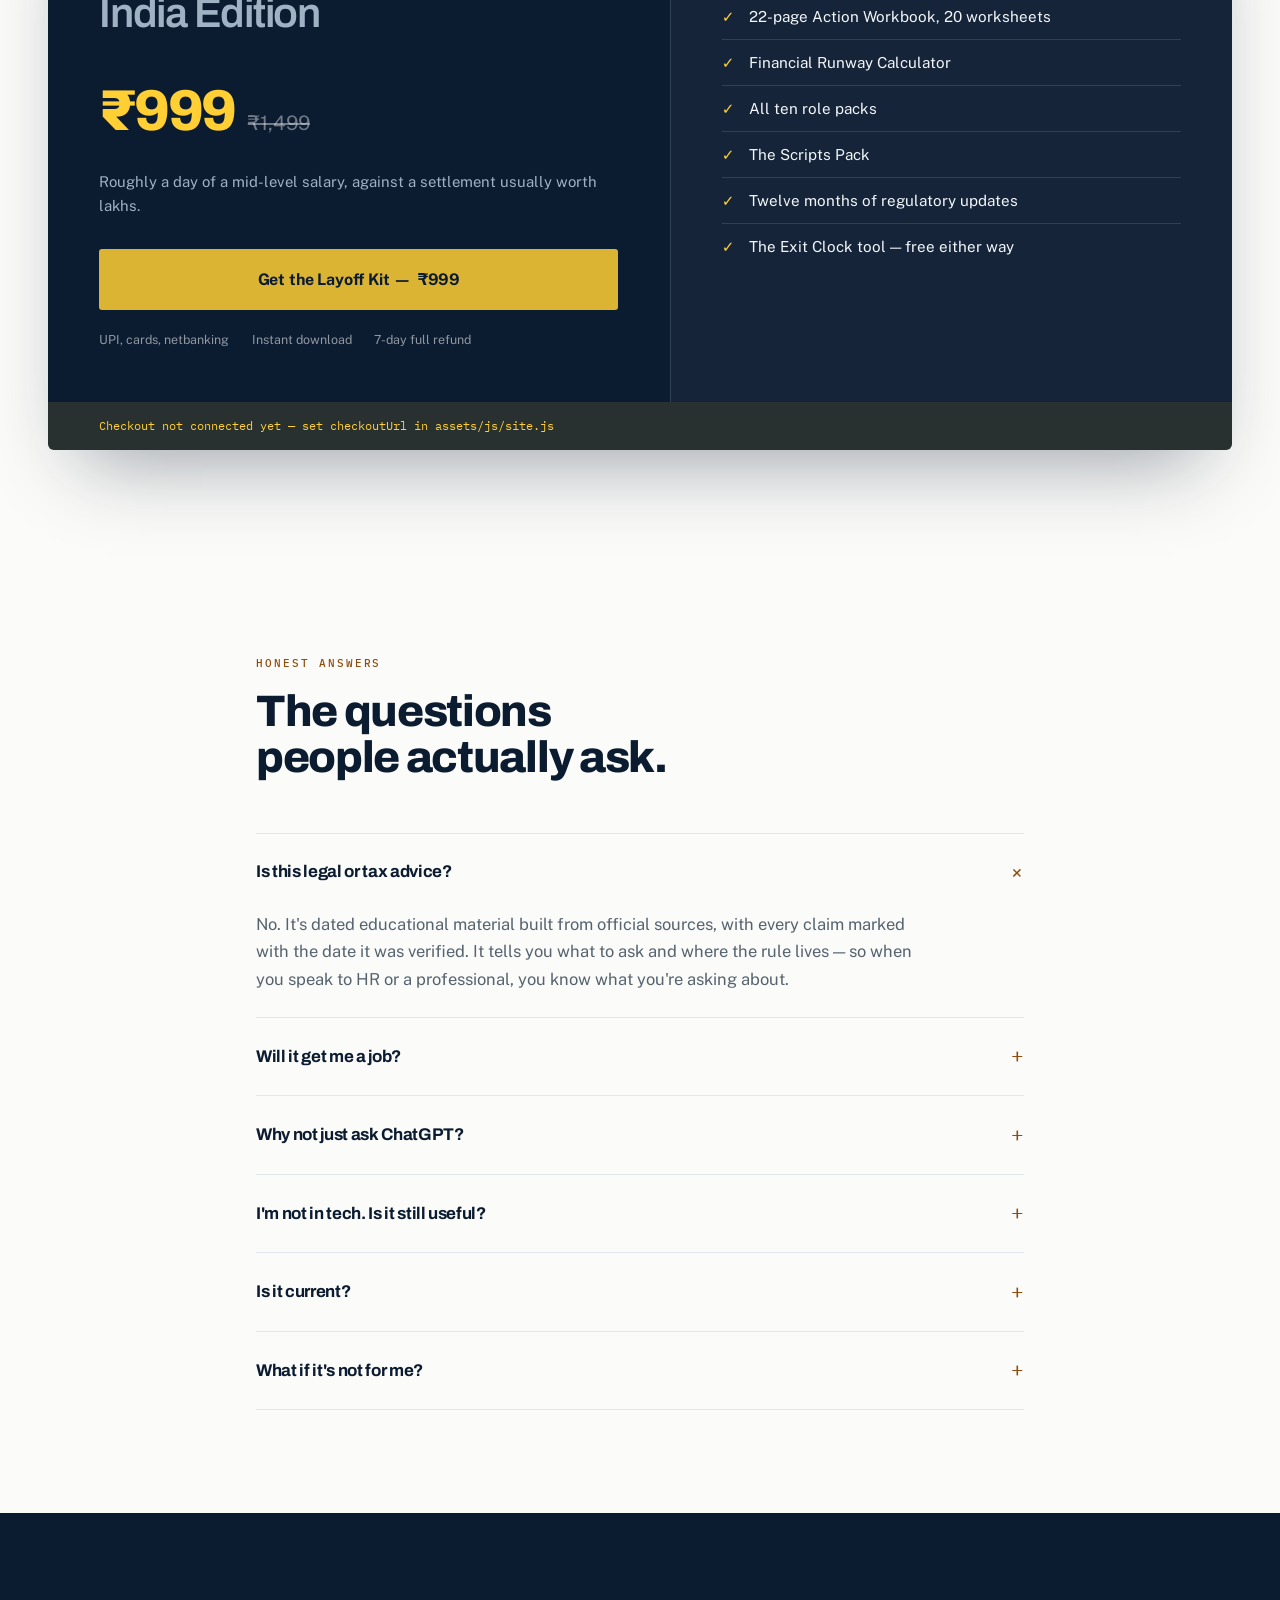
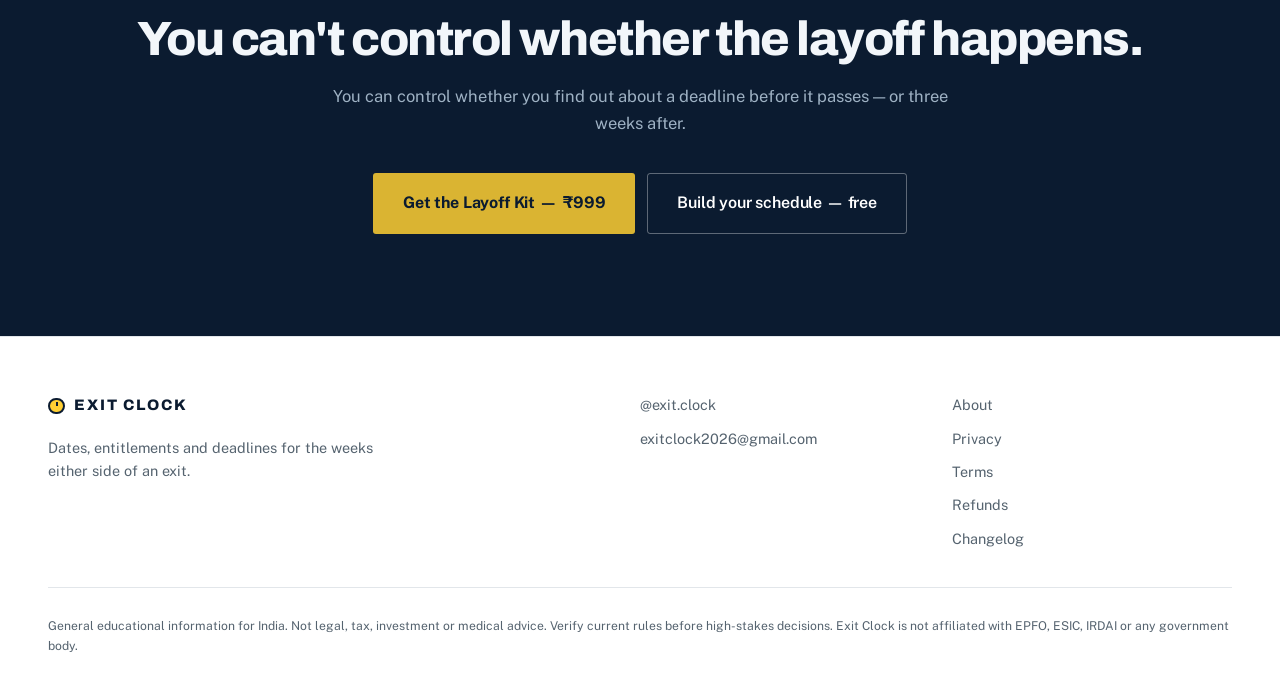
==== commit 09b91a9d: "Rebuild landing page around the 8-second clarity test The page led with a problem statement and a wa" ====
--- a/index.html
+++ b/index.html
@@ -2,12 +2,13 @@
 <html lang="en-IN">
 <head>
   <meta charset="utf-8">
-  <meta name="viewport" content="width=device-width, initial-scale=1, viewport-fit=cover"><meta name="theme-color" content="#0B1B30">
-  <title>Exit Clock — The Layoff Kit for India</title>
-  <meta name="description" content="The Layoff Kit is the India-specific system for the weeks either side of an exit — what to ask, what to check, what to sign, and what your runway actually is.">
+  <meta name="viewport" content="width=device-width, initial-scale=1, viewport-fit=cover">
+  <meta name="theme-color" content="#0B1B30">
+  <title>The Layoff Kit — Know exactly what you're owed | Exit Clock</title>
+  <meta name="description" content="Laid off in India? The Layoff Kit shows you every rupee you're owed, every deadline that has already started, and what to do next. ₹999, instant download.">
   <link rel="canonical" href="/">
-  <meta property="og:title" content="Most people sign their exit papers before they know what they're owed.">
-  <meta property="og:description" content="The Layoff Kit — an India-specific system for the weeks either side of an exit.">
+  <meta property="og:title" content="The Layoff Kit — know exactly what you're owed.">
+  <meta property="og:description" content="Every rupee, every deadline, every script — for the weeks either side of a layoff in India.">
   <meta property="og:type" content="website">
   <meta property="og:image" content="/assets/img/og-cover.jpg">
   <meta property="og:image:width" content="1200">
@@ -17,192 +18,284 @@
   <meta name="twitter:card" content="summary_large_image">
   <link rel="preconnect" href="https://fonts.googleapis.com">
   <link rel="preconnect" href="https://fonts.gstatic.com" crossorigin>
-  <link rel="preconnect" href="https://fonts.googleapis.com"><link rel="preconnect" href="https://fonts.gstatic.com" crossorigin><link rel="stylesheet" href="https://fonts.googleapis.com/css2?family=Archivo:wght@700;800&family=IBM+Plex+Mono:wght@500&family=Public+Sans:wght@400;500;600&display=swap"><link rel="stylesheet" href="assets/css/site.css">
+  <link rel="stylesheet" href="https://fonts.googleapis.com/css2?family=Archivo:wght@600;700;800&family=IBM+Plex+Mono:wght@400;500&family=Public+Sans:wght@400;500;600&display=swap">
+  <link rel="stylesheet" href="assets/css/site.css">
   <link rel="icon" href="assets/img/favicon.svg" type="image/svg+xml">
-  <script type="application/ld+json">{"@context":"https://schema.org","@type":"Product","name":"The Layoff Kit — by Exit Clock","description":"The India-specific system for the weeks either side of an exit.","brand":{"@type":"Brand","name":"Exit Clock"},"offers":{"@type":"Offer","price":"999","priceCurrency":"INR","availability":"https://schema.org/InStock"}}</script>
+  <script type="application/ld+json">{"@context":"https://schema.org","@type":"Product","name":"The Layoff Kit — by Exit Clock","description":"The India-specific system for the weeks either side of a layoff: what you are owed, by when, and what to do next.","brand":{"@type":"Brand","name":"Exit Clock"},"offers":{"@type":"Offer","price":"999","priceCurrency":"INR","availability":"https://schema.org/InStock"}}</script>
   <script type="application/ld+json">{"@context":"https://schema.org","@type":"FAQPage","mainEntity":[{"@type":"Question","name":"Is this legal or tax advice?","acceptedAnswer":{"@type":"Answer","text":"No. It is dated educational material built from official sources, with every claim marked with the date it was verified."}},{"@type":"Question","name":"Will it get me a job?","acceptedAnswer":{"@type":"Answer","text":"No, and be careful of anything that says otherwise. It will make your search measurable and your evidence stronger."}}]}</script>
 </head>
 <body>
+  <a class="skip-link" href="#main">Skip to content</a>
+
   <div class="announcement" data-announcement>
     <div class="wrap announcement-inner">
-      <span>Founding price: ₹999 for the first 50 buyers. It goes up after that — and you keep this edition's updates free.</span>
+      <span><b>Founding price</b> — ₹999 for the first 50 buyers, then ₹1,499.</span>
       <button type="button" data-dismiss-announcement aria-label="Dismiss announcement">×</button>
     </div>
   </div>
+
   <header class="site-header">
     <div class="wrap header-inner">
       <a class="wordmark" href="/" aria-label="Exit Clock home"><span class="clock-glyph" aria-hidden="true"></span>EXIT CLOCK</a>
       <nav class="main-nav" id="main-navigation" aria-label="Main navigation">
-        <a href="#tool">Free tool</a><a href="#inside">What's inside</a><a href="#pricing">Pricing</a><a href="#faq">FAQ</a><a href="/about/">About</a>
+        <a href="#inside">What's inside</a><a href="#tool">Free tool</a><a href="#pricing">Pricing</a><a href="#faq">FAQ</a><a href="/about/">About</a>
         <a class="btn btn-primary" data-checkout data-cta="header-checkout" href="CHECKOUT_URL_PLACEHOLDER">Get the Kit — <span data-price>₹999</span></a>
       </nav>
-      <a class="btn btn-primary header-cta" data-checkout data-cta="header-checkout-mobile" href="CHECKOUT_URL_PLACEHOLDER">Get the Kit — <span data-price>₹999</span></a>
+      <a class="btn btn-primary header-cta" data-checkout data-cta="header-checkout-mobile" href="CHECKOUT_URL_PLACEHOLDER">Get the Kit</a>
       <button class="mobile-menu" type="button" data-menu-toggle aria-expanded="false" aria-controls="main-navigation" aria-label="Open menu"><span></span><span></span><span></span></button>
     </div>
   </header>
 
-  <main>
+  <main id="main">
+
+    <!-- ============ HERO — the 8-second answer ============ -->
     <section class="hero">
-      <div class="wrap">
-        <div class="hero-grid">
-          <div class="hero-copy">
-            <p class="eyebrow dark-eyebrow">The <span class="eyebrow-pop">Layoff</span> Kit · India Edition</p>
-            <h1>Most people sign their exit papers before they know what they're owed.</h1>
-            <p>Four clocks start on your last working day. Wages inside two working days. Gratuity inside thirty. A provident-fund withdrawal that can cost you 10% in tax if you get the timing wrong. And a health policy that may already have ended without anyone telling you.</p>
-            <p>The Layoff Kit is the India-specific system for the weeks either side of an exit — what to ask, what to check, what to sign, and what your runway actually is.</p>
-            <div class="cta-row">
-              <a class="btn btn-primary" href="#tool" data-cta="hero-free-tool">Build your exit schedule — free</a>
-              <a class="btn btn-outline" data-checkout data-cta="hero-checkout" href="CHECKOUT_URL_PLACEHOLDER">Get the Kit — <span data-price>₹999</span></a>
-            </div>
-            <p class="hero-note">No account. Nothing leaves your browser.</p>
-          </div>
-          <div class="hero-art"><img src="assets/img/hero-clocks.svg" alt="" width="520" height="420" fetchpriority="high"></div>
-        </div>
-        <div class="clock-strip" aria-label="The four clocks">
-          <article class="clock-card"><div class="clock-number">2 working days</div><h3>Wages due</h3><p>Wages due after your last working day, under the Code on Wages</p></article>
-          <article class="clock-card"><div class="clock-number">30 days</div><h3>Gratuity</h3><p>The window in which gratuity is generally payable once it becomes due</p></article>
-          <article class="clock-card"><div class="clock-number">1 and 2 months</div><h3>PF decisions</h3><p>When a PF advance, then final settlement, become available</p></article>
-          <article class="clock-card"><div class="clock-number">Unknown</div><h3>Health cover</h3><p>The date your employer's health cover ends — until you get it in writing</p></article>
-        </div>
-      </div>
-    </section>
-
+      <div class="wrap hero-grid">
+        <div class="hero-copy">
+          <p class="eyebrow dark-eyebrow">The Layoff Kit · India Edition</p>
+          <h1>Know exactly what you're&nbsp;owed<br>when the job ends.</h1>
+          <p class="lede">A complete kit for Indian professionals facing a layoff — every rupee due to you, every deadline that has already started, and a plan for the next 90&nbsp;days.</p>
+
+          <div class="cta-row">
+            <a class="btn btn-primary btn-lg" data-checkout data-cta="hero-checkout" href="CHECKOUT_URL_PLACEHOLDER">Get the Kit — <span data-price>₹999</span></a>
+            <a class="btn btn-ghost btn-lg" href="#tool" data-cta="hero-free-tool">Try the free tool</a>
+          </div>
+          <p class="hero-trust">Instant download · UPI, cards, netbanking · 7-day full refund</p>
+        </div>
+
+        <div class="hero-art" aria-label="The Layoff Kit — five included documents">
+          <div class="cover-stack">
+            <img src="assets/img/cover-role-packs.png" alt="" width="910" height="1287" loading="eager">
+            <img src="assets/img/cover-scripts.png" alt="" width="910" height="1287" loading="eager">
+            <img src="assets/img/cover-workbook.png" alt="" width="910" height="1287" loading="eager">
+            <img src="assets/img/cover-start-here.png" alt="" width="910" height="1287" loading="eager">
+            <img src="assets/img/cover-playbook.png" alt="The Layoff Kit, India Edition playbook" width="910" height="1287" fetchpriority="high">
+          </div>
+        </div>
+      </div>
+
+      <div class="wrap">
+        <ul class="spec-bar">
+          <li><b>37-page</b> playbook</li>
+          <li><b>20</b> worksheets</li>
+          <li><b>10</b> role packs</li>
+          <li><b>Free</b> deadline calculator</li>
+          <li><b>12 months</b> of updates</li>
+        </ul>
+      </div>
+    </section>
+
+    <!-- ============ THE PRODUCT IN THREE LINES ============ -->
+    <section class="section value" id="value">
+      <div class="wrap">
+        <div class="value-grid">
+          <article class="value-card">
+            <span class="value-num">01</span>
+            <h2>What you're owed</h2>
+            <p>Gratuity, PF, leave encashment, notice pay, reimbursements — component by component, with the official rule behind each number and the exact words to send HR.</p>
+          </article>
+          <article class="value-card">
+            <span class="value-num">02</span>
+            <h2>How long you last</h2>
+            <p>Your real survival burn, your runway in months, and the calendar date by which you need a different plan. Decided on a spreadsheet, not on a feeling.</p>
+          </article>
+          <article class="value-card">
+            <span class="value-num">03</span>
+            <h2>What you do next</h2>
+            <p>A 90-day comeback plan for your specific role — one proof project, the vocabulary that gets you found, and a job search with a weekly number attached.</p>
+          </article>
+        </div>
+      </div>
+    </section>
+
+    <!-- ============ URGENCY — the four clocks ============ -->
+    <section class="section clocks-section" id="clocks">
+      <div class="wrap">
+        <div class="section-head">
+          <p class="eyebrow">Why it's urgent</p>
+          <h2>Four clocks start on your last working day.</h2>
+          <p>Most people find out about them weeks after they've run out.</p>
+        </div>
+        <div class="clock-strip">
+          <article class="clock-card"><div class="clock-number">2</div><h3>working days</h3><p>Your earned wages are generally due, under the Code on Wages.</p></article>
+          <article class="clock-card"><div class="clock-number">30</div><h3>days</h3><p>The window in which gratuity is generally payable once it falls due.</p></article>
+          <article class="clock-card"><div class="clock-number">60</div><h3>days</h3><p>PF final settlement opens — and the wrong timing can cost you 10% in tax.</p></article>
+          <article class="clock-card is-alert"><div class="clock-number">?</div><h3>unknown</h3><p>The day your health cover ended. Nobody will tell you unless you ask.</p></article>
+        </div>
+      </div>
+    </section>
+
+    <!-- ============ FREE TOOL ============ -->
     <section class="section tool-shell" id="tool">
       <div class="wrap">
         <div class="section-head">
-          <p class="eyebrow">The free tool</p>
-          <h2>Enter your last working day. Get every deadline that follows.</h2>
-          <p>The Exit Clock runs entirely in your browser. Enter only what you need. Your dates, salary and runway stay on this device.</p>
+          <p class="eyebrow">Free, no account</p>
+          <h2>Enter one date. Get every deadline that follows.</h2>
+          <p>The Exit Clock runs entirely in your browser. Your dates, salary and runway never leave this device.</p>
         </div>
         <div class="tool-card">
           <div class="tool-top"><h3>The Exit Clock</h3><span class="privacy-badge">● Nothing leaves your device</span></div>
           <form class="tool-form" id="exit-clock-form">
             <div class="field"><label for="lwd">Last working day</label><input id="lwd" name="lwd" type="date" required></div>
-            <div class="field"><label for="service">Completed years of continuous service</label><input id="service" name="service" type="number" min="0" max="50" step=".1" placeholder="Optional"><small>Counts service transferred from a previous employer where PF was transferred.</small></div>
+            <div class="field"><label for="service">Completed years of service</label><input id="service" name="service" type="number" min="0" max="50" step=".1" placeholder="Optional"><small>Include service transferred from a previous employer where PF moved with you.</small></div>
             <div class="field"><label for="empType">Employment type</label><select id="empType" name="empType"><option value="permanent">Permanent</option><option value="fixed">Fixed-term contract</option></select></div>
             <div class="field"><label for="coverEnds">Employer health cover ends</label><input id="coverEnds" name="coverEnds" type="date"><small>Blank means unconfirmed — which becomes your first action.</small></div>
             <div class="field"><label for="cash">Liquid cash</label><input id="cash" name="cash" type="number" min="0" step="10000" placeholder="Optional"></div>
-            <div class="field"><label for="burn">Monthly survival burn</label><input id="burn" name="burn" type="number" min="0" step="1000" placeholder="Optional"><small>Survival-mode essentials only, not your old lifestyle budget.</small></div>
-            <label class="field"><span><input type="checkbox" name="hasPF" checked> I have an EPF account (UAN)</span></label>
+            <div class="field"><label for="burn">Monthly survival burn</label><input id="burn" name="burn" type="number" min="0" step="1000" placeholder="Optional"><small>Essentials only, not your old lifestyle budget.</small></div>
+            <label class="field field-check"><span><input type="checkbox" name="hasPF" checked> I have an EPF account (UAN)</span></label>
             <div class="form-actions"><button class="btn btn-dark" type="submit" data-cta="tool-build-schedule">Build my schedule</button><span class="tool-message" id="tool-message" role="status"></span></div>
           </form>
           <div class="tool-results" id="tool-results" hidden>
-            <div class="results-summary"><div class="summary-cell"><strong id="summary-next">—</strong><span>First open item</span></div><div class="summary-cell"><strong id="summary-count">—</strong><span>Deadlines in your schedule</span></div><div class="summary-cell"><strong>Browser-only</strong><span>No account or server storage</span></div></div>
+            <div class="results-summary"><div class="summary-cell"><strong id="summary-next">—</strong><span>First open item</span></div><div class="summary-cell"><strong id="summary-count">—</strong><span>Deadlines in your schedule</span></div><div class="summary-cell"><strong>Browser-only</strong><span>No account, no server storage</span></div></div>
             <div class="deadline-list" id="first-two" aria-live="polite"></div>
             <div class="locked-panel" id="locked-panel">
-              <div class="locked-content"><h3>Your full schedule — every remaining date, the rule behind each one, and the wording to send HR.</h3><p>Add your email to unlock the rest. The two dates above stay visible either way, and nothing you typed leaves this device.</p>
+              <div class="locked-content"><h3>Unlock the rest of your schedule.</h3><p>Every remaining date, the rule behind it, and the wording to send HR. The two dates above stay visible either way — and nothing you typed leaves this device.</p>
                 <form class="email-form" id="email-form"><input type="email" aria-label="Email address" placeholder="you@example.com" required><button class="btn btn-dark" type="submit" data-cta="tool-email-schedule">Email me my schedule</button></form>
               </div>
             </div>
             <div class="full-schedule" id="full-schedule"></div>
-            <button class="btn btn-dark" id="print-schedule" type="button" hidden style="margin-top:1rem;">Download as PDF</button>
-          </div>
-        </div>
-        <p class="tool-footnote">Free, and free forever. This runs in your browser — your dates never reach a server.</p>
-      </div>
-    </section>
-
-    <section class="section" id="problem">
-      <div class="wrap">
-        <div class="section-head"><p class="eyebrow">The problem</p><h2>The rules are public. Finding them in time isn't.</h2><p>Almost everything written about layoffs in India is either American advice that doesn't apply, or a ₹99 PDF assembled from blog posts.</p></div>
-        <div class="fact-grid">
-          <article class="fact-card"><h3>The four Labour Codes</h3><div><p>The four Labour Codes came into force on <strong>21 November 2025</strong> and introduced a <strong>common definition of "wages" with a 50% allowance rule</strong> that can change the base your gratuity is calculated on. An old salary-structure calculator can now give you the wrong number.</p><div class="source-line">Verified 16 Sep 2026 · <a href="https://www.labour.gov.in/" target="_blank" rel="noopener">labour.gov.in</a></div></div></article>
-          <article class="fact-card"><h3>₹20 lakh gratuity cap</h3><div><p>Gratuity is generally <strong>15 days' wages for each completed year</strong>, currently capped at ₹20 lakh — and fixed-term employees became eligible at one year, not five, on contract expiry.</p><div class="source-line">Verified 16 Sep 2026 · <a href="https://www.labour.gov.in/" target="_blank" rel="noopener">labour.gov.in</a></div></div></article>
-          <article class="fact-card"><h3>10% PF TDS</h3><div><p>A taxable PF withdrawal before five years of continuous service can attract <strong>10% TDS under section 192A</strong> above ₹50,000. Service with a previous employer can count, if the PF was transferred.</p><div class="source-line">Verified 16 Sep 2026 · <a href="https://www.incometax.gov.in/" target="_blank" rel="noopener">incometax.gov.in</a></div></div></article>
-          <article class="fact-card"><h3>₹25 lakh leave ceiling</h3><div><p>Leave encashment for non-government employees is exempt only up to a statutory ceiling currently at ₹25 lakh, on a lower-of calculation — and whether you can encash at all is set by your employer's policy, which is a separate question.</p><div class="source-line">Verified 16 Sep 2026 · <a href="https://www.incometax.gov.in/" target="_blank" rel="noopener">incometax.gov.in</a></div></div></article>
-          <article class="fact-card"><h3>Group medical cover</h3><div><p>Group medical cover can end <strong>on your last working day</strong>, at month end, or on some other policy-defined date. Not, as most people assume, at the end of a severance period.</p><div class="source-line">Verified 16 Sep 2026 · <a href="https://irdai.gov.in/" target="_blank" rel="noopener">irdai.gov.in</a></div></div></article>
-        </div>
-      </div>
-    </section>
-
-    <section class="section" id="for-you" style="background:var(--panel);border-block:1px solid var(--line);">
-      <div class="wrap">
-        <div class="section-head"><p class="eyebrow">Who it's for</p><h2>Three states. One system.</h2></div>
+            <button class="btn btn-dark print-btn" id="print-schedule" type="button" hidden>Download as PDF</button>
+          </div>
+        </div>
+      </div>
+    </section>
+
+    <!-- ============ WHAT'S INSIDE ============ -->
+    <section class="section dark" id="inside">
+      <div class="wrap">
+        <div class="section-head">
+          <p class="eyebrow dark-eyebrow">What's inside</p>
+          <h2>Six pieces. Things you make, not things you read.</h2>
+        </div>
+        <ol class="inside-list">
+          <li><span class="inside-idx">01</span><div><h3>The India Edition playbook</h3><p>37 pages, 12 modules — from the first rumour to a signed next offer. Each module ends in something you've made.</p></div><span class="inside-tag">37 pages</span></li>
+          <li><span class="inside-idx">02</span><div><h3>The Action Workbook</h3><p>Dues tracker, insurance continuity sheet, expense cut ladder, skill-gap map, story bank, offer scorecard.</p></div><span class="inside-tag">20 worksheets</span></li>
+          <li><span class="inside-idx">03</span><div><h3>The Financial Runway Calculator</h3><p>Burn, runway, stress date, and an exit-dues tracker that checks the settlement you were handed, component by component.</p></div><span class="inside-tag">Spreadsheet</span></li>
+          <li><span class="inside-idx">04</span><div><h3>Ten role packs</h3><p>Backend, frontend, QA, DevOps, data, embedded, security, product, sales, marketing. Each with a 30-day proof project.</p></div><span class="inside-tag">Pick yours</span></li>
+          <li><span class="inside-idx">05</span><div><h3>The Scripts Pack</h3><p>Exact wording for HR, full-and-final follow-ups, insurance queries and reference requests. Copy, adjust, send.</p></div><span class="inside-tag">Copy-paste</span></li>
+          <li><span class="inside-idx">06</span><div><h3>The Exit Clock</h3><p>The date tool above — yours free, forever, whether or not you buy anything.</p></div><span class="inside-tag">Free</span></li>
+        </ol>
+      </div>
+    </section>
+
+    <!-- ============ WHO IT'S FOR ============ -->
+    <section class="section" id="for-you">
+      <div class="wrap">
+        <div class="section-head"><p class="eyebrow">Who it's for</p><h2>Three moments. One system.</h2></div>
         <div class="audience-grid">
-          <article class="audience-card"><h3>You were laid off this week.</h3><p>Start with the 72-hour sequence: what to get in writing before access ends, what to ask HR, what not to sign, and how to work out your runway before you make a decision you cannot reverse.</p></article>
-          <article class="audience-card"><h3>You think it's coming.</h3><p>Reorgs, a hiring freeze, your project cancelled. Everything is easier to arrange while you still have a laptop, a payslip and an active health policy.</p></article>
-          <article class="audience-card"><h3>You have been out for a while.</h3><p>Reset the runway, pick one target instead of five, and build one piece of proof that you are current — instead of collecting courses.</p></article>
-        </div>
-      </div>
-    </section>
-
-    <section class="section dark" id="inside">
-      <div class="wrap">
-        <div class="section-head"><p class="eyebrow dark-eyebrow">What you get</p><h2>Things you make, not things you read.</h2><p>Every module ends in something you have made rather than something you have read.</p></div>
-        <div class="product-mock" aria-label="The Layoff Kit product covers"><img src="assets/img/cover-start-here.png" alt="The Layoff Kit Start Here cover" width="600" height="800" loading="lazy"><img src="assets/img/cover-playbook.png" alt="The Layoff Kit Playbook cover" width="600" height="800" loading="lazy"><img src="assets/img/cover-workbook.png" alt="The Layoff Kit Action Workbook cover" width="600" height="800" loading="lazy"><img src="assets/img/cover-scripts.png" alt="The Layoff Kit Scripts Pack cover" width="600" height="800" loading="lazy"><img src="assets/img/cover-role-packs.png" alt="The Layoff Kit Role Packs cover" width="600" height="800" loading="lazy"></div>
-        <div class="get-grid">
-          <article class="get-card"><h3>The Exit Clock</h3><span class="item-label">Free, and free forever</span><p>Enter your last working day and it lays out every deadline with the rule behind it and the wording to send. It runs entirely in your browser — no account, no server, nothing stored anywhere you can't see.</p></article>
-          <article class="get-card"><h3>The 37-page India Edition playbook</h3><span class="item-label">12 modules</span><p>Twelve modules, each ending in something you have made rather than something you have read: a continuity vault, an exit facts sheet, a runway number, a career thesis, a job-search pipeline, a 90-day plan.</p></article>
-          <article class="get-card"><h3>The 22-page Action Workbook</h3><span class="item-label">20 worksheets</span><p>Readiness scorecard, dues tracker, insurance continuity sheet, expense cut ladder, skill-gap map, story bank, offer scorecard.</p></article>
-          <article class="get-card"><h3>The Financial Runway Calculator</h3><span class="item-label">Burn · runway · stress date</span><p>Your survival burn, your runway in months, your stress date, your exit dues tracked component by component, and an offer comparison that weighs more than salary.</p></article>
-          <article class="get-card"><h3>Ten role packs</h3><span class="item-label">One for your role</span><p>Backend, frontend, QA, DevOps, data, embedded, security, product, sales, marketing. Each is a standalone guide with a 30-day proof project broken into four weeks, the vocabulary that gets you found, and three interview questions. The one for your role is free.</p></article>
-          <article class="get-card"><h3>The Scripts Pack</h3><span class="item-label">Exact wording</span><p>The exact wording for HR, F&amp;F follow-ups and insurance queries.</p></article>
-        </div>
-      </div>
-    </section>
-
-    <section class="section" id="outcomes">
-      <div class="wrap">
-        <div class="section-head"><p class="eyebrow">Afterwards</p><h2>What you should be able to do afterwards.</h2></div>
-        <div class="outcome-grid">
-          <div class="outcome"><b>✓</b><p>Ask for a component-wise settlement calculation, and know whether the one you get is right.</p></div>
-          <div class="outcome"><b>✓</b><p>Say your runway in months, and know the date by which you need a different plan.</p></div>
-          <div class="outcome"><b>✓</b><p>Know the exact date your health cover ends, and what replaces it.</p></div>
-          <div class="outcome"><b>✓</b><p>Decide about your PF instead of defaulting into a withdrawal.</p></div>
-          <div class="outcome"><b>✓</b><p>Explain what you are good at in outcome language, to a specific target role.</p></div>
-          <div class="outcome"><b>✓</b><p>Show one piece of evidence that you are current with AI in your own field.</p></div>
-          <div class="outcome"><b>✓</b><p>Run a job search with a weekly number attached, rather than by refreshing job boards.</p></div>
-        </div>
-      </div>
-    </section>
-
-    <section class="section" id="about" style="background:var(--panel);border-block:1px solid var(--line);">
+          <article class="audience-card"><h3>It happened this week.</h3><p>Start with the 72-hour sequence: what to get in writing before your access is cut, what to ask, and what not to sign.</p></article>
+          <article class="audience-card"><h3>You think it's coming.</h3><p>Reorg, hiring freeze, project cancelled. Everything is easier to arrange while you still have a laptop, a payslip and an active policy.</p></article>
+          <article class="audience-card"><h3>You've been out a while.</h3><p>Reset the runway, pick one target instead of five, and build one piece of proof — instead of collecting more courses.</p></article>
+        </div>
+      </div>
+    </section>
+
+    <!-- ============ WHY NOT JUST GOOGLE IT ============ -->
+    <section class="section contrast-section" id="why">
+      <div class="wrap">
+        <div class="section-head"><p class="eyebrow">Why this exists</p><h2>The rules are public. Finding them in time isn't.</h2><p>Almost everything written about layoffs in India is American advice that doesn't apply here, or a ₹99 PDF stitched together from blog posts.</p></div>
+        <div class="compare">
+          <div class="compare-col">
+            <h3>What you'll find online</h3>
+            <ul><li>US-style severance advice with no Indian statute behind it</li><li>Undated claims about gratuity and PF, already out of date</li><li>Confident AI answers that never ask which year you joined</li><li>Motivational content where a number should be</li></ul>
+          </div>
+          <div class="compare-col is-good">
+            <h3>What's in the Kit</h3>
+            <ul><li>Written against the four Labour Codes in force since 21 Nov 2025</li><li>Every regulatory claim carries the date it was verified</li><li>Date arithmetic run on <em>your</em> exit, not a generic example</li><li>A number, a deadline and a script at every step</li></ul>
+          </div>
+        </div>
+        <p class="source-note">Sources: labour.gov.in · epfindia.gov.in · incometax.gov.in · irdai.gov.in · esic.gov.in — verified 16 Sep 2026.</p>
+      </div>
+    </section>
+
+    <!-- ============ AUTHOR ============ -->
+    <section class="section author-section" id="about">
       <div class="wrap author-grid">
-        <div><img class="author-image" src="assets/img/author-headshot.png" alt="Subarna Das holding a Know Your Clock mug" width="1254" height="1254" loading="lazy"></div>
-        <div class="author-copy"><p class="eyebrow">About the author</p><h2>Subarna Das</h2><p class="credential">Tech professional with more than a decade in the IT industry — and a manager who had to tell people what came next.</p><h3>Why I built this</h3>
-          <p class="prose">Someone close to me signed a settlement without asking for a component-wise breakdown. By the time we realised what was missing, the people who could have fixed it had stopped replying.</p>
-          <p class="prose">Then I started seeing the same gaps everywhere — missed deadlines, benefits ending without warning, and people accepting full-and-final figures they couldn't actually verify.</p>
-          <p class="prose">I got tired of explaining the same things over WhatsApp. So I looked for something India-specific to share. What I found was either American advice that didn't apply here or ₹99 PDFs stitched together from blogs.</p>
-          <p class="prose">The real answers exist — buried in government portals and written in language nobody wants to decode during the worst week of their working life.</p>
-          <p class="prose">So I built this to make those answers simple, practical, and usable when people actually need them.</p>
-          <div class="trust-note"><h3>What I am, and what I am not</h3><p>I am not a lawyer, a chartered accountant, an insurance adviser or a financial planner. Nothing here is advice about your specific situation. What this kit does is narrower: it tells you which questions to ask, which deadlines start when, and where the official rule actually lives — so that when you do talk to HR, or a CA, or a lawyer, you already know what you're asking about.</p><p style="margin-top:.8rem;"><a href="/about/">Read the full research note</a></p></div>
-        </div>
-      </div>
-    </section>
-
+        <div class="author-portrait"><img class="author-image" src="assets/img/author-headshot.png" alt="Subarna Das" width="1254" height="1254" loading="lazy"></div>
+        <div class="author-copy">
+          <p class="eyebrow">Who made this</p>
+          <h2>Subarna Das</h2>
+          <p class="credential">A decade-plus in the Indian IT industry — and a manager who had to tell people what came next.</p>
+          <p class="prose">Someone close to me signed a settlement without asking for a component-wise breakdown. By the time we worked out what was missing, the people who could have fixed it had stopped replying.</p>
+          <p class="prose">Then I kept seeing the same gaps — missed deadlines, cover ending without warning, full-and-final figures nobody could actually verify. The real answers exist, buried in government portals, written in language nobody wants to decode during the worst week of their working life.</p>
+          <p class="prose">I'm not a lawyer, a CA or a financial adviser, and this kit isn't advice about your situation. It's narrower than that: which questions to ask, which deadlines start when, and where the official rule lives — so when you do talk to HR or a professional, you already know what you're asking about.</p>
+          <p class="prose"><a class="text-link" href="/about/">Read the full research note →</a></p>
+        </div>
+      </div>
+    </section>
+
+    <!-- ============ PRICING ============ -->
     <section class="section pricing-section" id="pricing">
-      <div class="wrap"><div class="section-head" style="margin-inline:auto;text-align:center;"><p class="eyebrow">One bundle. No tiers.</p><h2>The Layoff Kit — India Edition</h2></div>
-        <div class="price-card"><p class="eyebrow">Founding price for the first 50 buyers.</p><h2><span data-price>₹999</span> <del data-list-price>₹1,499</del></h2><p class="price-note">About a day of a mid-level salary, against a settlement usually worth lakhs.</p>
-          <ul class="include-list"><li>The 37-page India Edition playbook</li><li>The 22-page Action Workbook</li><li>Financial Runway Calculator</li><li>Ten role packs</li><li>Scripts Pack</li><li>Twelve months of regulatory updates</li></ul>
-          <a class="btn btn-primary btn-full" data-checkout data-cta="pricing-checkout" href="CHECKOUT_URL_PLACEHOLDER">Get the Layoff Kit — <span data-price>₹999</span></a>
-          <div class="reassurance"><span>UPI, cards, netbanking</span><span>Instant download</span><span>7 days, no questions, full refund</span></div>
-        </div>
-      </div>
-    </section>
-    <!-- Testimonials intentionally omitted until real customer stories exist. -->
-
+      <div class="wrap">
+        <div class="price-card">
+          <div class="price-main">
+            <p class="eyebrow dark-eyebrow">One bundle. No tiers. No upsell.</p>
+            <h2>The Layoff Kit<br><span class="thin">India Edition</span></h2>
+            <div class="price-line"><span class="price-now" data-price>₹999</span><del data-list-price>₹1,499</del></div>
+            <p class="price-note">Roughly a day of a mid-level salary, against a settlement usually worth lakhs.</p>
+            <a class="btn btn-primary btn-lg btn-full" data-checkout data-cta="pricing-checkout" href="CHECKOUT_URL_PLACEHOLDER">Get the Layoff Kit — <span data-price>₹999</span></a>
+            <div class="reassurance"><span>UPI, cards, netbanking</span><span>Instant download</span><span>7-day full refund</span></div>
+          </div>
+          <div class="price-list">
+            <p class="eyebrow dark-eyebrow">Everything included</p>
+            <ul class="include-list">
+              <li>37-page India Edition playbook</li>
+              <li>22-page Action Workbook, 20 worksheets</li>
+              <li>Financial Runway Calculator</li>
+              <li>All ten role packs</li>
+              <li>The Scripts Pack</li>
+              <li>Twelve months of regulatory updates</li>
+              <li>The Exit Clock tool — free either way</li>
+            </ul>
+          </div>
+        </div>
+      </div>
+    </section>
+
+    <!-- ============ FAQ ============ -->
     <section class="section" id="faq">
-      <div class="wrap"><div class="section-head"><p class="eyebrow">Honest answers</p><h2>The questions people actually ask.</h2></div>
+      <div class="wrap narrow-wrap">
+        <div class="section-head"><p class="eyebrow">Honest answers</p><h2>The questions people actually ask.</h2></div>
         <div class="faq-list">
-          <details open><summary>Is this legal or tax advice?</summary><div class="answer">No. It is dated educational material built from official sources, with every claim marked with the date it was verified. It tells you what to ask and where the rule lives, so that when you do speak to HR or a professional, you know what you are asking about.</div></details>
+          <details open><summary>Is this legal or tax advice?</summary><div class="answer">No. It's dated educational material built from official sources, with every claim marked with the date it was verified. It tells you what to ask and where the rule lives — so when you speak to HR or a professional, you know what you're asking about.</div></details>
           <details><summary>Will it get me a job?</summary><div class="answer">No, and be careful of anything that says otherwise. It will make your search measurable and your evidence stronger. The market does the rest.</div></details>
-          <details><summary>Is it current?</summary><div class="answer">It is the India Edition, September 2026, and it will not be right forever. Rules change. The changelog is public, every regulatory claim carries a verification date, and buyers get corrections by email for twelve months. <a data-changelog href="CHANGELOG_URL_PLACEHOLDER">Read the changelog.</a></div></details>
-          <details><summary>I'm not in tech. Is this useful?</summary><div class="answer">Yes. The money, benefits, runway and family modules apply to any salaried professional. Four of the ten role packs are non-engineering.</div></details>
-          <details><summary>Why not just ask ChatGPT?</summary><div class="answer">Ask it what date your gratuity is due and it will give you a confident answer without asking which year you joined, whether you are fixed-term, or which wage base your employer used. This kit is a sequence with the sources attached — and a tool that does the date arithmetic for your actual exit.</div></details>
-          <details><summary>Who are you?</summary><div class="answer">Subarna Das — tech professional with more than a decade in the IT industry, and a manager who had to tell people what came next. <a href="/about/">The full answer is here.</a> I am not a lawyer or a CA, and the page says so.</div></details>
-          <details><summary>What if it's not for me?</summary><div class="answer">Seven days, no questions, full refund.</div></details>
-        </div>
-      </div>
-    </section>
-
-    <section class="final-cta dark"><div class="wrap"><h2>You cannot control whether the layoff happens.</h2><p>You can control whether you find out about a deadline before it passes, or three weeks after.</p><div class="cta-row"><a class="btn btn-primary" href="#tool" data-cta="final-free-tool">Build your exit schedule — free</a><a class="btn btn-outline" data-checkout data-cta="final-checkout" href="CHECKOUT_URL_PLACEHOLDER">Get the Layoff Kit — <span data-price>₹999</span></a></div></div></section>
+          <details><summary>Why not just ask ChatGPT?</summary><div class="answer">Ask it when your gratuity is due and you'll get a confident answer without it ever asking which year you joined, whether you're fixed-term, or which wage base your employer used. This is a sequence with the sources attached — and a tool that does the date arithmetic for your actual exit.</div></details>
+          <details><summary>I'm not in tech. Is it still useful?</summary><div class="answer">Yes. The money, benefits, runway and family modules apply to any salaried professional in India. Four of the ten role packs are non-engineering.</div></details>
+          <details><summary>Is it current?</summary><div class="answer">It's the India Edition, September 2026, written against the four Labour Codes in force since 21 November 2025. Rules change — the changelog is public, every regulatory claim carries a verification date, and buyers get corrections by email for twelve months. <a data-changelog href="CHANGELOG_URL_PLACEHOLDER">Read the changelog.</a></div></details>
+          <details><summary>What if it's not for me?</summary><div class="answer">Seven days, no questions, full refund. Email <a data-contact href="mailto:exitclock2026@gmail.com">exitclock2026@gmail.com</a>.</div></details>
+        </div>
+      </div>
+    </section>
+
+    <!-- ============ FINAL CTA ============ -->
+    <section class="final-cta dark">
+      <div class="wrap">
+        <h2>You can't control whether the layoff happens.</h2>
+        <p>You can control whether you find out about a deadline before it passes — or three weeks after.</p>
+        <div class="cta-row">
+          <a class="btn btn-primary btn-lg" data-checkout data-cta="final-checkout" href="CHECKOUT_URL_PLACEHOLDER">Get the Layoff Kit — <span data-price>₹999</span></a>
+          <a class="btn btn-ghost btn-lg" href="#tool" data-cta="final-free-tool">Build your schedule — free</a>
+        </div>
+      </div>
+    </section>
   </main>
 
   <footer class="site-footer"><div class="wrap">
-    <div class="footer-grid"><div><a class="wordmark" href="/"><span class="clock-glyph" aria-hidden="true"></span>EXIT CLOCK</a><p style="margin-top:.8rem;">Dates, entitlements and deadlines for the weeks either side of an exit.</p></div><div class="footer-links"><a data-instagram href="https://instagram.com/exit.clock">@exit.clock</a><a data-contact href="mailto:exitclock2026@gmail.com">exitclock2026@gmail.com</a></div><div class="footer-links"><a href="/about/">About</a><a href="/privacy/">Privacy</a><a href="/terms/">Terms</a><a href="/refund/">Refunds</a><a data-changelog href="CHANGELOG_URL_PLACEHOLDER">Changelog</a></div></div>
+    <div class="footer-grid">
+      <div><a class="wordmark" href="/"><span class="clock-glyph" aria-hidden="true"></span>EXIT CLOCK</a><p class="footer-blurb">Dates, entitlements and deadlines for the weeks either side of an exit.</p></div>
+      <div class="footer-links"><a data-instagram href="https://instagram.com/exit.clock">@exit.clock</a><a data-contact href="mailto:exitclock2026@gmail.com">exitclock2026@gmail.com</a></div>
+      <div class="footer-links"><a href="/about/">About</a><a href="/privacy/">Privacy</a><a href="/terms/">Terms</a><a href="/refund/">Refunds</a><a data-changelog href="CHANGELOG_URL_PLACEHOLDER">Changelog</a></div>
+    </div>
     <p class="legal-line">General educational information for India. Not legal, tax, investment or medical advice. Verify current rules before high-stakes decisions. Exit Clock is not affiliated with EPFO, ESIC, IRDAI or any government body.</p>
   </div></footer>
+
+  <!-- Sticky mobile buy bar -->
+  <div class="buy-bar" data-buy-bar hidden>
+    <div><b data-price>₹999</b> <del data-list-price>₹1,499</del></div>
+    <a class="btn btn-primary" data-checkout data-cta="sticky-checkout" href="CHECKOUT_URL_PLACEHOLDER">Get the Kit</a>
+  </div>
+
   <script src="assets/js/site.js"></script>
   <script src="assets/js/exit-clock.js"></script>
 </body>
-</html>+</html>
--- a/assets/css/site.css
+++ b/assets/css/site.css
@@ -1,380 +1,716 @@
+/* ==========================================================================
+   Exit Clock — site styles
+   Palette is fixed brand (navy / yellow); semantic tokens flip in dark mode.
+   ========================================================================== */
+
 :root {
   --navy: #0B1B30;
   --navy-soft: #14304A;
   --yellow: #FFCF33;
-  --ink: #142029;
-  --ink-soft: #4A5865;
-  --ground: #F4F6F8;
+  --yellow-deep: #E8B41C;
+
+  --ink: #141C25;
+  --ink-soft: #55636F;
+  --ground: #FBFBF9;
   --panel: #FFFFFF;
-  --line: #D7DFE6;
-  --amber: #A25A15;
-  --muted-dark: #AEBBC7;
-  --shadow: 0 12px 32px rgba(11, 27, 48, .08);
-  /* semantic tokens — these flip in dark mode, the brand tokens above do not */
-  --heading: #0B1B30;        /* headings + strong text on light surfaces */
-  --rule-strong: #0B1B30;    /* emphatic borders on light surfaces */
-  --accent-ink: #A25A15;     /* eyebrows, source lines */
-  --header-bg: rgba(255, 255, 255, .97);
-  --wash: rgba(244, 246, 248, .5);
+  --line: #E2E6EA;
+  --line-soft: #EFF2F4;
+
+  --heading: #0B1B30;
+  --accent-ink: #8C4D0F;
+  --header-bg: rgba(251, 251, 249, .88);
+  --dark-bg: #0B1B30;
+  --dark-ink: #F2F6FA;
+  --dark-soft: #9FB2C4;
+  --dark-line: rgba(255, 255, 255, .13);
+
+  --shadow-sm: 0 1px 2px rgba(11, 27, 48, .05);
+  --shadow: 0 18px 44px -20px rgba(11, 27, 48, .28);
+  --shadow-lg: 0 40px 80px -32px rgba(11, 27, 48, .42);
+
+  --r: 3px;
+  --r-lg: 6px;
+  --pad: clamp(3.75rem, 8vw, 7.5rem);
 }
 
 @media (prefers-color-scheme: dark) {
   :root {
-    --ground: #101923;
-    --panel: #172433;
-    --ink: #E8EEF3;
-    --ink-soft: #B6C2CC;
-    --line: #2B3B4A;
-    --muted-dark: #B7C5D0;
-    --heading: #EAF2F8;
-    --rule-strong: #3C5A72;
-    --accent-ink: #E3A857;
-    --header-bg: rgba(16, 25, 35, .97);
-    --wash: rgba(16, 25, 35, .55);
-    --shadow: 0 12px 32px rgba(0, 0, 0, .45);
+    --ink: #E7EDF3;
+    --ink-soft: #A3B1BE;
+    --ground: #0D141C;
+    --panel: #141E29;
+    --line: #26323E;
+    --line-soft: #1C2833;
+    --heading: #EDF3F8;
+    --accent-ink: #E9B361;
+    --header-bg: rgba(13, 20, 28, .88);
+    --dark-bg: #060D16;
+    --shadow-sm: 0 1px 2px rgba(0, 0, 0, .5);
+    --shadow: 0 18px 44px -20px rgba(0, 0, 0, .7);
+    --shadow-lg: 0 40px 80px -32px rgba(0, 0, 0, .8);
   }
 }
 
 * { box-sizing: border-box; }
-html { scroll-behavior: smooth; }
+html { scroll-behavior: smooth; scroll-padding-top: 5.5rem; }
 body {
   margin: 0;
   background: var(--ground);
   color: var(--ink);
-  font: 16.5px/1.6 "Public Sans", system-ui, sans-serif;
+  font: 400 16.5px/1.65 "Public Sans", system-ui, -apple-system, sans-serif;
   -webkit-font-smoothing: antialiased;
+  text-rendering: optimizeLegibility;
+  overflow-x: hidden;
 }
 body.menu-open { overflow: hidden; }
 a { color: inherit; }
-img { max-width: 100%; height: auto; display: block; }
-button, input, select { font: inherit; }
+img, svg { max-width: 100%; height: auto; display: block; }
+button, input, select, textarea { font: inherit; color: inherit; }
 button, a { -webkit-tap-highlight-color: transparent; }
+p { margin: 0; }
+ul, ol { margin: 0; padding: 0; list-style: none; }
+
 h1, h2, h3, h4 {
   margin: 0;
   font-family: Archivo, system-ui, sans-serif;
-  letter-spacing: -.022em;
+  font-weight: 800;
+  letter-spacing: -.03em;
+  line-height: 1.04;
+  color: var(--heading);
   text-wrap: balance;
 }
-p { margin: 0; }
-.mono, .eyebrow, .source-line, .tool-date, .clock-number {
+h3, h4 { letter-spacing: -.02em; line-height: 1.2; }
+
+.mono, .eyebrow, .source-line, .tool-date, .clock-number,
+.value-num, .inside-idx, .inside-tag, .spec-bar {
   font-family: "IBM Plex Mono", ui-monospace, monospace;
   font-variant-numeric: tabular-nums;
 }
-.wrap { width: min(72rem, calc(100% - 2rem)); margin-inline: auto; }
-.narrow { max-width: 46rem; }
+
+:focus-visible { outline: 2px solid var(--yellow); outline-offset: 3px; border-radius: 2px; }
+
+.skip-link {
+  position: absolute; left: -9999px; top: 0; z-index: 200;
+  background: var(--navy); color: #fff; padding: .7rem 1.1rem; font-weight: 600;
+}
+.skip-link:focus { left: .5rem; top: .5rem; }
+
+.wrap { width: min(74rem, calc(100% - 2.5rem)); margin-inline: auto; }
+.narrow-wrap, .narrow { width: min(48rem, calc(100% - 2.5rem)); margin-inline: auto; }
+
+/* ---------- Eyebrow ---------- */
 .eyebrow {
+  display: block;
   color: var(--accent-ink);
-  font-size: .72rem;
+  font-size: .68rem;
   font-weight: 500;
-  letter-spacing: .15em;
+  letter-spacing: .18em;
   text-transform: uppercase;
+  margin-bottom: 1rem;
 }
 .dark-eyebrow { color: var(--yellow); }
-.section { padding: clamp(3.75rem, 7vw, 6rem) 0; }
-.section-head { max-width: 53rem; margin-bottom: 2rem; }
-.section-head h2 { margin-top: .45rem; font-size: clamp(2rem, 4vw, 3rem); line-height: 1.08; }
-.section-head p { margin-top: .9rem; color: var(--ink-soft); max-width: 65ch; }
-.dark { background: var(--navy); color: #fff; }
-.dark h2, .dark h3 { color: #fff; }
-.dark p { color: var(--muted-dark); }
-
-/* Global controls */
-a:focus-visible, button:focus-visible, input:focus-visible, select:focus-visible, summary:focus-visible {
-  outline: 2px solid var(--yellow);
-  outline-offset: 3px;
-}
+
+/* ---------- Buttons ---------- */
 .btn {
-  display: inline-flex;
-  min-height: 46px;
-  align-items: center;
-  justify-content: center;
-  gap: .45rem;
-  padding: .7rem 1.15rem;
-  border: 1px solid transparent;
-  border-radius: 3px;
-  font: 700 .92rem/1.2 Archivo, sans-serif;
+  --btn-bg: var(--navy);
+  --btn-fg: #fff;
+  display: inline-flex; align-items: center; justify-content: center; gap: .4em;
+  padding: .82rem 1.4rem;
+  background: var(--btn-bg); color: var(--btn-fg);
+  border: 1px solid transparent; border-radius: var(--r);
+  font-weight: 600; font-size: .95rem; letter-spacing: -.01em;
+  text-decoration: none; cursor: pointer; white-space: nowrap;
+  transition: transform .15s ease, box-shadow .15s ease, background .15s ease, opacity .15s ease;
+}
+.btn:hover { transform: translateY(-1px); box-shadow: var(--shadow); }
+.btn:active { transform: translateY(0); }
+.btn-lg { padding: 1.02rem 1.8rem; font-size: 1rem; }
+.btn-full { width: 100%; }
+
+.btn-primary { --btn-bg: var(--yellow); --btn-fg: var(--navy); font-weight: 700; }
+.btn-primary:hover { --btn-bg: var(--yellow-deep); }
+.btn-dark { --btn-bg: var(--navy); --btn-fg: #fff; }
+.btn-outline {
+  --btn-bg: transparent; --btn-fg: currentColor;
+  border-color: currentColor;
+}
+.btn-ghost {
+  --btn-bg: transparent; --btn-fg: #fff;
+  border-color: rgba(255, 255, 255, .34);
+}
+.btn-ghost:hover { background: rgba(255, 255, 255, .08); }
+.btn[data-pending] { opacity: .85; }
+
+.cta-row { display: flex; flex-wrap: wrap; gap: .75rem; }
+
+.text-link {
+  color: var(--accent-ink);
   text-decoration: none;
-  cursor: pointer;
-  transition: transform .15s ease, background .15s ease, border-color .15s ease;
-}
-.btn:hover { transform: translateY(-1px); }
-.btn-primary { background: var(--yellow); color: var(--navy); }
-.btn-primary:hover { background: #ffd95c; }
-.btn-outline { border-color: rgba(255,255,255,.42); color: #fff; background: transparent; }
-.btn-outline:hover { border-color: var(--yellow); color: var(--yellow); }
-.btn-dark { background: var(--navy); color: #fff; }
-.btn-dark:hover { background: var(--navy-soft); }
-.btn-full { width: 100%; }
-
-/* Announcement + header */
-.announcement { background: var(--navy); color: #fff; border-bottom: 1px solid rgba(255,255,255,.12); }
+  border-bottom: 1px solid currentColor;
+  font-weight: 600;
+}
+
+/* ---------- Announcement ---------- */
+.announcement {
+  background: var(--navy); color: #fff;
+  font-size: .82rem; letter-spacing: -.005em;
+}
+.announcement b { color: var(--yellow); font-weight: 600; }
 .announcement-inner {
-  min-height: 38px;
-  display: flex;
-  align-items: center;
-  justify-content: center;
-  gap: .8rem;
-  font-size: .78rem;
-  text-align: center;
+  display: flex; align-items: center; justify-content: center; gap: 1rem;
+  padding: .6rem 0; text-align: center;
 }
 .announcement button {
-  width: 28px; height: 28px; border: 0; background: transparent; color: #fff;
-  font-size: 1.15rem; cursor: pointer; line-height: 1;
-}
+  background: none; border: 0; color: rgba(255, 255, 255, .6);
+  font-size: 1.1rem; line-height: 1; cursor: pointer; padding: .2rem .4rem;
+}
+.announcement button:hover { color: #fff; }
+
+/* ---------- Header ---------- */
 .site-header {
-  position: sticky; top: 0; z-index: 20;
+  position: sticky; top: 0; z-index: 90;
   background: var(--header-bg);
-  backdrop-filter: saturate(140%) blur(6px);
-  border-bottom: 1px solid var(--line);
-  transition: box-shadow .2s ease;
-}
-.site-header.scrolled { box-shadow: 0 5px 18px rgba(11, 27, 48, .1); }
-.header-inner { min-height: 72px; display: flex; align-items: center; justify-content: space-between; gap: 1.2rem; }
-.wordmark { display: inline-flex; align-items: center; gap: .55rem; color: var(--heading); text-decoration: none; font: 800 1.05rem/1 Archivo, sans-serif; letter-spacing: .02em; }
-.clock-glyph { width: 17px; height: 17px; background: var(--yellow); border-radius: 2px; display: inline-block; position: relative; }
-.clock-glyph::before, .clock-glyph::after { content: ""; position: absolute; left: 8px; top: 3px; width: 1px; height: 6px; background: var(--navy); transform-origin: bottom; }
-.clock-glyph::after { transform: rotate(120deg); transform-origin: bottom; }
-.main-nav { display: flex; align-items: center; gap: 1.2rem; font-size: .83rem; }
-.main-nav a { text-decoration: none; color: var(--ink-soft); }
-.main-nav a.btn-primary { color: #0B1B30; }
-.main-nav a.btn-outline { color: var(--heading); }
+  backdrop-filter: saturate(180%) blur(14px);
+  -webkit-backdrop-filter: saturate(180%) blur(14px);
+  border-bottom: 1px solid transparent;
+  transition: border-color .2s ease, box-shadow .2s ease;
+}
+.site-header.scrolled { border-bottom-color: var(--line); box-shadow: var(--shadow-sm); }
+.header-inner { display: flex; align-items: center; gap: 1.5rem; min-height: 4.4rem; }
+
+.wordmark {
+  display: inline-flex; align-items: center; gap: .55rem;
+  font-family: Archivo, sans-serif; font-weight: 800;
+  font-size: .95rem; letter-spacing: .13em;
+  color: var(--heading); text-decoration: none;
+}
+.clock-glyph {
+  width: 1.05rem; height: 1.05rem; border-radius: 50%;
+  background: var(--yellow); border: 2px solid var(--navy);
+  position: relative; flex: none;
+}
+.clock-glyph::after {
+  content: ""; position: absolute; left: 50%; top: 20%;
+  width: 1.5px; height: 34%; background: var(--navy); transform-origin: bottom;
+}
+@media (prefers-color-scheme: dark) { .clock-glyph { border-color: var(--yellow); } }
+
+.main-nav { margin-left: auto; display: flex; align-items: center; gap: 1.6rem; }
+.main-nav a {
+  text-decoration: none; font-size: .9rem; font-weight: 500;
+  color: var(--ink-soft); transition: color .15s ease;
+}
 .main-nav a:hover { color: var(--heading); }
-.header-cta { display: none; }
-.mobile-menu { display: none; border: 0; background: none; padding: .5rem; cursor: pointer; }
-.mobile-menu span { display: block; width: 22px; height: 2px; background: var(--heading); margin: 4px; }
-
-/* Hero */
-.hero { background: var(--navy); padding: clamp(4rem, 8vw, 7rem) 0 0; overflow: hidden; }
-.hero-grid { display: grid; grid-template-columns: minmax(0, 1fr) minmax(18rem, .76fr); gap: clamp(2rem, 7vw, 6rem); align-items: end; }
-.hero h1 { color: #fff; font-size: clamp(2.65rem, 6vw, 5rem); line-height: .98; max-width: 13ch; }
-.hero-copy { max-width: 58ch; }
-.hero-copy > p { margin-top: 1.25rem; color: var(--muted-dark); font-size: 1.06rem; }
-.hero-copy > p + p { color: #fff; margin-top: 1rem; }
-.hero .cta-row { display: flex; flex-wrap: wrap; gap: .75rem; margin-top: 1.65rem; }
-.hero-note { margin-top: .7rem; color: var(--muted-dark); font-size: .78rem; }
-.hero-art { align-self: center; display: flex; align-items: center; justify-content: flex-end; padding-bottom: 1.5rem; }
-.hero-art img { width: 100%; height: auto; max-width: 30rem; max-height: 22rem; object-fit: contain; }
-.clock-strip { margin-top: 4rem; display: grid; grid-template-columns: repeat(4, 1fr); border-top: 1px solid rgba(255,255,255,.22); }
-.clock-card { min-height: 142px; padding: 1.2rem 1.2rem 1.5rem 0; border-right: 1px solid rgba(255,255,255,.15); }
-.clock-card + .clock-card { padding-left: 1.2rem; }
-.clock-card:last-child { border-right: 0; }
-.clock-number { color: var(--yellow); font-size: clamp(1.2rem, 2vw, 1.7rem); line-height: 1.1; }
-.clock-card:last-child .clock-number { color: #fff; }
-.clock-card h3 { margin-top: .4rem; font: 600 .88rem/1.3 "Public Sans", sans-serif; color: #fff; letter-spacing: 0; }
-.clock-card p { margin-top: .35rem; font-size: .76rem; line-height: 1.4; color: var(--muted-dark); }
-
-/* Tool */
-.tool-shell { background: var(--ground); }
-.tool-card { background: var(--panel); border: 1px solid var(--line); box-shadow: var(--shadow); }
-.tool-top { padding: 1.2rem 1.3rem; border-bottom: 1px solid var(--line); display: flex; justify-content: space-between; gap: 1rem; align-items: center; }
-.tool-top h3 { font-size: 1.05rem; color: var(--heading); }
-.privacy-badge { color: #0B1B30; background: #fff8d9; border: 1px solid #f1d45a; border-radius: 999px; padding: .25rem .65rem; font-size: .7rem; white-space: nowrap; }
-.tool-form { display: grid; grid-template-columns: 1fr 1fr 1fr; gap: 1rem; padding: 1.3rem; }
-.field { display: grid; gap: .32rem; }
-.field label { font-size: .78rem; font-weight: 600; color: var(--ink); }
-.field small { color: var(--ink-soft); font-size: .72rem; line-height: 1.35; }
-.field input, .field select {
-  width: 100%; height: 46px; min-height: 46px; padding: .6rem .7rem;
-  border: 1px solid var(--line); border-radius: 3px; color: var(--ink); background: var(--panel);
-}
-/* date inputs render taller than text inputs and were knocking the grid out of line */
-.field input[type="date"] { line-height: 1.2; }
-.tool-form { align-items: start; }
-.field input[type="checkbox"] {
-  width: auto;
-  height: auto;
-  min-height: auto;
-  accent-color: var(--navy);
-  vertical-align: middle;
-}
-.form-actions { grid-column: 1 / -1; display: flex; align-items: center; gap: .75rem; padding-top: .25rem; }
-.form-actions .btn { min-width: 205px; }
-.tool-results { margin-top: 1.25rem; }
-.results-summary { display: grid; grid-template-columns: repeat(3, 1fr); border: 1px solid var(--line); background: var(--panel); }
-.summary-cell { padding: .85rem 1rem; border-right: 1px solid var(--line); }
-.summary-cell:last-child { border-right: 0; }
-.summary-cell strong { display: block; color: var(--heading); font: 500 1rem/1.2 "IBM Plex Mono", monospace; }
-.summary-cell span { display: block; margin-top: .25rem; color: var(--ink-soft); font-size: .7rem; }
-.deadline-list { border: 1px solid var(--line); border-top: 0; background: var(--panel); }
-.deadline-item { display: grid; grid-template-columns: 8.7rem 1fr; gap: 1rem; padding: 1.1rem; border-bottom: 1px solid var(--line); }
-.deadline-item:last-child { border-bottom: 0; }
-.tool-date { color: var(--heading); font-size: .78rem; font-weight: 500; }
-.deadline-item h4 { font: 700 1rem/1.25 Archivo, sans-serif; color: var(--ink); }
-.deadline-item p { margin-top: .3rem; color: var(--ink-soft); font-size: .86rem; }
-.deadline-item .rule-line { margin-top: .5rem; padding-left: .7rem; border-left: 2px solid var(--line); color: var(--ink-soft); font-size: .78rem; font-style: italic; }
-.locked-panel { position: relative; min-height: 176px; padding: 2rem; background: repeating-linear-gradient(135deg, rgba(215,223,230,.22), rgba(215,223,230,.22) 10px, transparent 10px, transparent 20px); border: 1px solid var(--line); border-top: 0; overflow: hidden; }
-.locked-panel::after { content: ""; position: absolute; inset: 0; backdrop-filter: blur(3px); background: var(--wash); }
-.locked-content { position: relative; z-index: 1; text-align: center; max-width: 37rem; margin: auto; }
-.locked-content h3 { color: var(--heading); font-size: 1.25rem; }
-.locked-content p { margin-top: .3rem; color: var(--ink-soft); font-size: .88rem; }
-.email-form { position: relative; z-index: 1; display: flex; max-width: 34rem; gap: .5rem; margin: 1rem auto 0; }
-.email-form input { min-width: 0; flex: 1; min-height: 44px; border: 1px solid var(--line); padding: .6rem .7rem; }
-.email-form .btn { white-space: nowrap; }
-.full-schedule { display: none; }
-.full-schedule.is-visible { display: block; }
-#print-schedule { display: none; }
-#print-schedule.is-visible { display: inline-flex; }
-.tool-footnote { margin-top: .8rem; color: var(--ink-soft); font-size: .78rem; }
-.tool-message { min-height: 1.3em; color: var(--accent-ink); font-size: .78rem; }
-
-/* Content blocks */
-.fact-grid { display: grid; gap: 0; border-top: 2px solid var(--rule-strong); }
-.fact-card { display: grid; grid-template-columns: 12rem 1fr; gap: 1.5rem; padding: 1.2rem 0; border-bottom: 1px solid var(--line); }
-.fact-card h3 { color: var(--heading); font: 700 1rem/1.35 Archivo, sans-serif; }
-.fact-card p { color: var(--ink-soft); font-size: .95rem; }
-.source-line { margin-top: .45rem; color: var(--accent-ink); font-size: .68rem; }
-.source-line a { color: inherit; text-decoration: underline; text-underline-offset: 2px; }
-.audience-grid, .get-grid { display: grid; grid-template-columns: repeat(3, 1fr); gap: 1rem; }
-.audience-card { padding: 1.35rem; border: 1px solid var(--line); background: var(--panel); }
-.audience-card h3 { font-size: 1.1rem; color: var(--heading); }
-.audience-card p { margin-top: .55rem; color: var(--ink-soft); font-size: .9rem; }
-.get-grid { grid-template-columns: repeat(2, 1fr); }
-.get-card { min-height: 170px; padding: 1.3rem; border: 1px solid rgba(255,255,255,.16); background: var(--navy-soft); }
-.get-card h3 { font-size: 1.05rem; }
-.get-card .item-label { display: block; margin-top: .45rem; color: var(--yellow); font: 500 .68rem/1.2 "IBM Plex Mono", monospace; letter-spacing: .07em; text-transform: uppercase; }
-.get-card p { margin-top: .55rem; font-size: .88rem; }
-.product-mock { display: flex; justify-content: center; align-items: end; min-height: 275px; margin: 0 0 2rem; padding-top: 1rem; overflow: hidden; max-width: 100%; }
-.product-mock img { width: clamp(7.2rem, 16vw, 10.4rem); aspect-ratio: 3 / 4; object-fit: cover; border-radius: 2px; box-shadow: 0 18px 30px rgba(0,0,0,.25); }
-.product-mock img:nth-child(1) { transform: rotate(-11deg) translate(22px, 12px); }
-.product-mock img:nth-child(2) { transform: rotate(-3deg) translate(8px, 0); z-index: 1; }
-.product-mock img:nth-child(3) { transform: rotate(5deg) translate(-6px, 3px); z-index: 2; }
-.product-mock img:nth-child(4) { transform: rotate(9deg) translate(-18px, 11px); z-index: 1; }
-.product-mock img:nth-child(5) { transform: rotate(15deg) translate(-38px, 20px); }
-.outcome-grid { display: grid; grid-template-columns: 1fr 1fr; gap: .65rem 2.5rem; }
-.outcome { display: grid; grid-template-columns: 1.4rem 1fr; gap: .45rem; align-items: start; padding: .35rem 0; }
-.outcome b { color: var(--yellow); font-size: 1.1rem; }
-.outcome p { color: var(--ink-soft); font-size: .94rem; }
-
-/* Author */
-.author-grid { display: grid; grid-template-columns: minmax(15rem, .8fr) minmax(0, 1.4fr); gap: clamp(2rem, 6vw, 5rem); align-items: start; }
-.author-image { width: 100%; max-width: 22rem; height: auto; aspect-ratio: 1 / 1; object-fit: cover; border-radius: 50%; background: var(--navy); }
-.author-copy h2 { font-size: clamp(2rem, 4vw, 3rem); }
-.credential { margin-top: .7rem; color: var(--ink-soft); font-weight: 600; }
-.author-copy h3 { margin-top: 2rem; color: var(--heading); font-size: 1.25rem; }
-.author-copy .prose { margin-top: .8rem; color: var(--ink-soft); max-width: 62ch; }
-.trust-note { margin-top: 1.35rem; padding: 1.2rem; border: 2px solid var(--rule-strong); background: var(--panel); }
-.trust-note h3 { margin-top: 0; color: var(--heading); }
-.trust-note p { margin-top: .55rem; color: var(--ink); font-size: .92rem; }
-
-/* Pricing, FAQ, footer */
-.pricing-section { background: var(--panel); border-block: 1px solid var(--line); }
-.price-card { max-width: 34rem; margin: 0 auto; padding: clamp(1.5rem, 4vw, 2.4rem); border: 1px solid var(--line); background: var(--ground); box-shadow: var(--shadow); }
-.price-card h2 { margin-top: .5rem; color: var(--heading); font-size: clamp(2.4rem, 6vw, 4rem); }
-.price-card h2 del { color: var(--ink-soft); font: 500 1.25rem "Public Sans", sans-serif; }
-.price-card .price-note { color: var(--ink-soft); font-size: .9rem; }
-.price-card .anchor { margin-top: .7rem; color: var(--ink); font-weight: 600; }
-.include-list { display: grid; gap: .5rem; margin: 1.4rem 0; padding: 0; list-style: none; }
-.include-list li { padding-left: 1.3rem; position: relative; color: var(--ink-soft); font-size: .9rem; }
-.include-list li::before { content: "✓"; position: absolute; left: 0; color: var(--accent-ink); font-weight: 700; }
-.reassurance { display: grid; grid-template-columns: repeat(3, 1fr); gap: .45rem; margin-top: .8rem; }
-.reassurance span { color: var(--ink-soft); font-size: .7rem; text-align: center; }
-.faq-list { max-width: 54rem; border-top: 1px solid var(--line); }
-details { border-bottom: 1px solid var(--line); }
-summary { padding: 1rem 2rem 1rem 0; color: var(--heading); font: 700 1rem/1.35 Archivo, sans-serif; cursor: pointer; position: relative; list-style: none; }
-summary::-webkit-details-marker { display: none; }
-summary::after { content: "+"; position: absolute; right: .25rem; top: .88rem; font: 400 1.35rem/1 Archivo, sans-serif; }
-details[open] summary::after { content: "–"; }
-.answer { padding: 0 2rem 1.1rem 0; color: var(--ink-soft); font-size: .93rem; max-width: 65ch; }
-.final-cta { padding: clamp(3.5rem, 7vw, 5.5rem) 0; }
-.final-cta h2 { max-width: 24ch; font-size: clamp(2rem, 4vw, 3.25rem); }
-.final-cta p { margin-top: .8rem; max-width: 55ch; }
-.final-cta .cta-row { margin-top: 1.5rem; display: flex; gap: .75rem; flex-wrap: wrap; }
-.site-footer { padding: 3rem 0; background: var(--navy); color: var(--muted-dark); }
-.footer-grid { display: grid; grid-template-columns: 1.5fr 1fr 1fr; gap: 2rem; }
-.site-footer .wordmark { color: #fff; }
-.site-footer p, .site-footer a { font-size: .82rem; }
-.site-footer a { color: #fff; text-decoration: none; }
-.site-footer a:hover { color: var(--yellow); }
-.footer-links { display: grid; gap: .35rem; align-content: start; }
-.legal-line { margin-top: 2.2rem; padding-top: 1.1rem; border-top: 1px solid rgba(255,255,255,.16); max-width: 80ch; font-size: .74rem !important; }
-
-/* Supporting pages */
-.page-hero { padding: clamp(4rem, 8vw, 6rem) 0 3rem; background: var(--navy); color: #fff; }
-.page-hero h1 { color: #fff; font-size: clamp(2.7rem, 6vw, 4.8rem); max-width: 15ch; line-height: 1; }
-.page-hero p { margin-top: 1rem; max-width: 58ch; color: var(--muted-dark); }
-.long-copy { max-width: 48rem; }
-.long-copy h2 { margin-top: 2.8rem; color: var(--heading); font-size: 1.65rem; }
-.long-copy h3 { margin-top: 1.8rem; color: var(--heading); font-size: 1.1rem; }
-.long-copy p { margin-top: .75rem; color: var(--ink-soft); }
-.long-copy ul { margin: .8rem 0 0 1.2rem; color: var(--ink-soft); }
-.long-copy li + li { margin-top: .45rem; }
-.callout { margin-top: 1.5rem; padding: 1.2rem; border-left: 3px solid var(--yellow); background: var(--panel); }
-
-/* Tool page */
-.tool-page-main { padding: 3rem 0 5rem; }
-.tool-page-main .tool-card { max-width: 72rem; margin-inline: auto; }
-
-/* Print */
+.main-nav .btn { color: var(--navy); font-size: .88rem; padding: .62rem 1.05rem; }
+
+.header-cta { display: none; margin-left: auto; font-size: .85rem; padding: .6rem 1rem; }
+.mobile-menu { display: none; background: none; border: 0; cursor: pointer; padding: .5rem; }
+.mobile-menu span { display: block; width: 22px; height: 2px; background: var(--heading); margin: 4.5px 0; border-radius: 2px; }
+
+/* ---------- Sections ---------- */
+.section { padding-block: var(--pad); }
+.section-head { max-width: 40rem; margin-bottom: 3.25rem; }
+.section-head h2 { font-size: clamp(1.8rem, 3.6vw, 2.75rem); }
+.section-head > p:not(.eyebrow) {
+  margin-top: 1rem; color: var(--ink-soft);
+  font-size: 1.08rem; max-width: 34rem; text-wrap: pretty;
+}
+
+.section.dark, .final-cta.dark {
+  background: var(--dark-bg); color: var(--dark-ink);
+}
+.section.dark h1, .section.dark h2, .section.dark h3,
+.final-cta.dark h2 { color: var(--dark-ink); }
+.section.dark .section-head > p:not(.eyebrow) { color: var(--dark-soft); }
+
+/* ==========================================================================
+   HERO
+   ========================================================================== */
+.hero {
+  background: var(--dark-bg); color: var(--dark-ink);
+  padding-block: clamp(3.5rem, 7vw, 6rem) clamp(2.5rem, 5vw, 4rem);
+  position: relative; overflow: hidden;
+}
+.hero::before {
+  content: ""; position: absolute; inset: auto -10% -60% 40%;
+  height: 120%; background: radial-gradient(closest-side, rgba(255, 207, 51, .1), transparent 70%);
+  pointer-events: none;
+}
+.hero-grid {
+  display: grid; grid-template-columns: 1.15fr .85fr;
+  gap: clamp(2rem, 5vw, 4.5rem); align-items: center;
+  position: relative; z-index: 1;
+}
+.hero h1 {
+  font-size: clamp(2.35rem, 5.4vw, 4.05rem);
+  color: #fff; letter-spacing: -.038em; line-height: 1.02;
+}
+.hero .lede {
+  margin-top: 1.5rem; max-width: 33rem;
+  font-size: clamp(1.02rem, 1.5vw, 1.2rem);
+  line-height: 1.6; color: var(--dark-soft); text-wrap: pretty;
+}
+.hero .cta-row { margin-top: 2.25rem; }
+.hero-trust {
+  margin-top: 1.15rem; font-size: .82rem; color: rgba(255, 255, 255, .5);
+}
+
+/* Cover stack */
+.hero-art { display: flex; justify-content: center; }
+.cover-stack {
+  position: relative; width: min(100%, 25rem);
+  aspect-ratio: 1 / 1.05;
+  perspective: 1400px;
+}
+.cover-stack img {
+  position: absolute; top: 0; left: 50%; width: 62%;
+  border-radius: 2px;
+  box-shadow: var(--shadow-lg);
+  transform-origin: bottom center;
+  transition: transform .5s cubic-bezier(.2, .8, .2, 1);
+}
+.cover-stack img:nth-child(1) { transform: translateX(-50%) rotate(-13deg) translateX(-38%) scale(.9); filter: brightness(.82); }
+.cover-stack img:nth-child(2) { transform: translateX(-50%) rotate(-6.5deg) translateX(-19%) scale(.95); filter: brightness(.9); }
+.cover-stack img:nth-child(3) { transform: translateX(-50%) rotate(0deg) scale(1); }
+.cover-stack img:nth-child(4) { transform: translateX(-50%) rotate(6.5deg) translateX(19%) scale(.95); filter: brightness(.9); }
+.cover-stack img:nth-child(5) {
+  transform: translateX(-50%) translateY(7%) scale(1.06);
+  box-shadow: 0 50px 90px -30px rgba(0, 0, 0, .75);
+}
+.cover-stack:hover img:nth-child(1) { transform: translateX(-50%) rotate(-16deg) translateX(-46%) scale(.9); }
+.cover-stack:hover img:nth-child(2) { transform: translateX(-50%) rotate(-8.5deg) translateX(-25%) scale(.95); }
+.cover-stack:hover img:nth-child(4) { transform: translateX(-50%) rotate(8.5deg) translateX(25%) scale(.95); }
+@media (prefers-reduced-motion: reduce) { .cover-stack img { transition: none; } }
+
+/* Spec bar */
+.spec-bar {
+  position: relative; z-index: 1;
+  margin-top: clamp(2.5rem, 5vw, 4rem);
+  padding-top: 1.6rem; border-top: 1px solid var(--dark-line);
+  display: flex; flex-wrap: wrap; gap: .6rem 2.5rem;
+  font-size: .8rem; letter-spacing: .01em; color: var(--dark-soft);
+}
+.spec-bar b { color: var(--yellow); font-weight: 500; }
+
+/* ==========================================================================
+   VALUE — the product in three lines
+   ========================================================================== */
+.value { padding-block: clamp(3.5rem, 7vw, 6rem); }
+.value-grid {
+  display: grid; grid-template-columns: repeat(3, 1fr);
+  gap: 0; border-top: 1px solid var(--line);
+}
+.value-card {
+  padding: 2.25rem 2rem 0 0;
+  border-right: 1px solid var(--line);
+  margin-right: 2rem;
+}
+.value-card:last-child { border-right: 0; margin-right: 0; padding-right: 0; }
+.value-num {
+  display: block; font-size: .72rem; letter-spacing: .16em;
+  color: var(--yellow-deep); margin-bottom: 1.1rem;
+}
+.value-card h2 { font-size: 1.42rem; letter-spacing: -.025em; }
+.value-card p { margin-top: .8rem; color: var(--ink-soft); font-size: .97rem; text-wrap: pretty; }
+
+/* ==========================================================================
+   CLOCKS
+   ========================================================================== */
+.clocks-section { background: var(--panel); border-block: 1px solid var(--line); }
+.clock-strip { display: grid; grid-template-columns: repeat(4, 1fr); gap: 1px; background: var(--line); border: 1px solid var(--line); }
+.clock-card { background: var(--panel); padding: 2rem 1.5rem; }
+.clock-number {
+  font-size: clamp(2.6rem, 5vw, 3.6rem); font-weight: 400;
+  line-height: 1; letter-spacing: -.05em; color: var(--heading);
+}
+.clock-card.is-alert .clock-number { color: var(--yellow-deep); }
+.clock-card h3 {
+  margin-top: .5rem; font-family: "IBM Plex Mono", monospace; font-weight: 400;
+  font-size: .72rem; letter-spacing: .16em; text-transform: uppercase; color: var(--accent-ink);
+}
+.clock-card p { margin-top: 1rem; font-size: .92rem; color: var(--ink-soft); }
+
+/* ==========================================================================
+   FREE TOOL
+   ========================================================================== */
+.tool-card {
+  background: var(--panel); border: 1px solid var(--line);
+  border-radius: var(--r-lg); box-shadow: var(--shadow);
+  padding: clamp(1.5rem, 3.5vw, 2.5rem);
+}
+.tool-top {
+  display: flex; flex-wrap: wrap; align-items: center; justify-content: space-between;
+  gap: 1rem; padding-bottom: 1.4rem; margin-bottom: 1.8rem; border-bottom: 1px solid var(--line);
+}
+.tool-top h3 { font-size: 1.3rem; }
+.privacy-badge {
+  font-family: "IBM Plex Mono", monospace; font-size: .7rem;
+  letter-spacing: .1em; text-transform: uppercase; color: var(--accent-ink);
+}
+.tool-form { display: grid; grid-template-columns: repeat(3, 1fr); gap: 1.25rem; }
+.field { display: flex; flex-direction: column; gap: .42rem; }
+.field label, .field > span { font-size: .84rem; font-weight: 600; color: var(--heading); }
+.field small { font-size: .76rem; color: var(--ink-soft); line-height: 1.45; }
+.field input[type="date"], .field input[type="number"], .field input[type="email"], .field select {
+  padding: .68rem .8rem; background: var(--ground);
+  border: 1px solid var(--line); border-radius: var(--r);
+  font-size: .95rem; width: 100%; min-height: 2.75rem;
+}
+.field input:focus, .field select:focus { border-color: var(--navy); outline: none; box-shadow: 0 0 0 3px rgba(255, 207, 51, .3); }
+.field-check span { display: flex; align-items: center; gap: .55rem; font-weight: 500; }
+.field input[type="checkbox"] { width: 1.05rem; height: 1.05rem; accent-color: var(--yellow-deep); }
+.form-actions {
+  grid-column: 1 / -1; display: flex; flex-wrap: wrap; align-items: center; gap: 1rem;
+  padding-top: .5rem;
+}
+.tool-message { font-size: .86rem; color: var(--ink-soft); }
+
+.tool-results { margin-top: 2.25rem; border-top: 1px solid var(--line); padding-top: 2rem; }
+.results-summary {
+  display: grid; grid-template-columns: repeat(3, 1fr); gap: 1px;
+  background: var(--line); border: 1px solid var(--line); margin-bottom: 1.75rem;
+}
+.summary-cell { background: var(--panel); padding: 1.1rem 1.2rem; }
+.summary-cell strong {
+  display: block; font-family: "IBM Plex Mono", monospace; font-weight: 500;
+  font-size: 1.05rem; color: var(--heading);
+}
+.summary-cell span { display: block; margin-top: .3rem; font-size: .76rem; color: var(--ink-soft); }
+
+.deadline-list, .full-schedule { display: grid; gap: 1px; background: var(--line); }
+.full-schedule:not(.is-visible):empty { display: none; }
+.deadline-item {
+  background: var(--panel); display: grid; grid-template-columns: 8.5rem 1fr;
+  gap: 1.25rem; padding: 1.4rem .2rem;
+}
+.tool-date {
+  font-size: .8rem; letter-spacing: .05em; color: var(--accent-ink);
+  text-transform: uppercase; padding-top: .18rem;
+}
+.deadline-item h4 { font-size: 1.05rem; }
+.deadline-item p { margin-top: .5rem; font-size: .93rem; color: var(--ink-soft); }
+.rule-line {
+  margin-top: .7rem !important; padding-left: .9rem;
+  border-left: 2px solid var(--yellow);
+  font-size: .82rem !important; line-height: 1.5;
+}
+
+.locked-panel {
+  margin-top: 1.5rem; background: var(--navy); color: #fff;
+  border-radius: var(--r-lg); padding: clamp(1.5rem, 3vw, 2.25rem);
+}
+.locked-content h3 { color: #fff; font-size: 1.2rem; max-width: 34rem; }
+.locked-content p { margin-top: .7rem; color: var(--dark-soft); font-size: .92rem; max-width: 36rem; }
+.email-form { display: flex; flex-wrap: wrap; gap: .6rem; margin-top: 1.4rem; }
+.email-form input {
+  flex: 1 1 15rem; padding: .78rem .9rem; border-radius: var(--r);
+  border: 1px solid rgba(255, 255, 255, .22); background: rgba(255, 255, 255, .07); color: #fff;
+}
+.email-form input::placeholder { color: rgba(255, 255, 255, .45); }
+.email-form .btn { --btn-bg: var(--yellow); --btn-fg: var(--navy); }
+.full-schedule.is-visible { margin-top: 1.5rem; }
+.print-btn { margin-top: 1.25rem; }
+
+/* ==========================================================================
+   WHAT'S INSIDE
+   ========================================================================== */
+.inside-list { border-top: 1px solid var(--dark-line); }
+.inside-list li {
+  display: grid; grid-template-columns: 3.5rem 1fr auto;
+  gap: 1.5rem; align-items: baseline;
+  padding: 1.75rem 0; border-bottom: 1px solid var(--dark-line);
+}
+.inside-idx { font-size: .78rem; color: var(--yellow); letter-spacing: .1em; }
+.inside-list h3 { font-size: 1.3rem; color: #fff; }
+.inside-list p { margin-top: .5rem; color: var(--dark-soft); font-size: .95rem; max-width: 46rem; }
+.inside-tag {
+  font-size: .68rem; letter-spacing: .14em; text-transform: uppercase;
+  color: var(--dark-soft); border: 1px solid var(--dark-line);
+  padding: .3rem .6rem; border-radius: 99px; white-space: nowrap;
+}
+
+/* ==========================================================================
+   AUDIENCE
+   ========================================================================== */
+.audience-grid { display: grid; grid-template-columns: repeat(3, 1fr); gap: 1.5rem; }
+.audience-card {
+  background: var(--panel); border: 1px solid var(--line);
+  border-top: 3px solid var(--yellow);
+  border-radius: var(--r); padding: 1.9rem 1.6rem;
+}
+.audience-card h3 { font-size: 1.2rem; }
+.audience-card p { margin-top: .75rem; color: var(--ink-soft); font-size: .95rem; }
+
+/* ==========================================================================
+   COMPARE
+   ========================================================================== */
+.contrast-section { background: var(--panel); border-block: 1px solid var(--line); }
+.compare { display: grid; grid-template-columns: 1fr 1fr; gap: 1.5rem; }
+.compare-col {
+  border: 1px solid var(--line); border-radius: var(--r-lg);
+  padding: 1.9rem 1.7rem; background: var(--ground);
+}
+.compare-col.is-good { background: var(--navy); border-color: var(--navy); }
+.compare-col.is-good h3 { color: #fff; }
+.compare-col h3 { font-size: 1.1rem; margin-bottom: 1.25rem; }
+.compare-col li {
+  position: relative; padding-left: 1.6rem; font-size: .95rem;
+  color: var(--ink-soft); margin-bottom: .9rem; text-wrap: pretty;
+}
+.compare-col li:last-child { margin-bottom: 0; }
+.compare-col li::before {
+  content: "✕"; position: absolute; left: 0; top: -.05em;
+  font-size: .8rem; color: #B4443A;
+}
+.compare-col.is-good li { color: var(--dark-soft); }
+.compare-col.is-good li::before { content: "✓"; color: var(--yellow); font-size: .9rem; }
+.compare-col.is-good em { color: #fff; font-style: normal; font-weight: 600; }
+.source-note {
+  margin-top: 1.75rem; font-family: "IBM Plex Mono", monospace;
+  font-size: .74rem; color: var(--ink-soft); line-height: 1.7;
+}
+.source-line {
+  margin-top: .8rem; font-size: .74rem; color: var(--accent-ink);
+}
+
+/* ==========================================================================
+   AUTHOR
+   ========================================================================== */
+.author-section { background: var(--ground); }
+.author-grid {
+  display: grid; grid-template-columns: .8fr 1.2fr;
+  gap: clamp(2rem, 5vw, 4rem); align-items: start;
+}
+.author-image {
+  border-radius: var(--r-lg); border: 1px solid var(--line);
+  width: 100%; box-shadow: var(--shadow);
+}
+.author-copy h2 { font-size: clamp(1.8rem, 3.4vw, 2.5rem); }
+.credential {
+  margin-top: .8rem; font-size: 1.02rem; color: var(--heading); font-weight: 600;
+  padding-bottom: 1.4rem; margin-bottom: 1.4rem; border-bottom: 1px solid var(--line);
+}
+.prose { margin-top: 1rem; color: var(--ink-soft); text-wrap: pretty; }
+
+/* ==========================================================================
+   PRICING
+   ========================================================================== */
+.pricing-section { background: var(--ground); padding-block: var(--pad); }
+.price-card {
+  display: grid; grid-template-columns: 1.05fr .95fr;
+  background: var(--navy); color: #fff;
+  border-radius: var(--r-lg); overflow: hidden;
+  box-shadow: var(--shadow-lg);
+}
+.price-main { padding: clamp(2rem, 4vw, 3.25rem); }
+.price-card h2 { color: #fff; font-size: clamp(1.9rem, 3.4vw, 2.6rem); }
+.price-card .thin { font-weight: 600; color: var(--dark-soft); }
+.price-line { display: flex; align-items: baseline; gap: .8rem; margin-top: 1.75rem; }
+.price-now {
+  font-family: Archivo, sans-serif; font-weight: 800;
+  font-size: clamp(2.6rem, 5vw, 3.6rem); letter-spacing: -.04em; color: var(--yellow);
+}
+.price-card del { color: rgba(255, 255, 255, .42); font-size: 1.25rem; }
+.price-note { margin-top: .75rem; color: var(--dark-soft); font-size: .93rem; }
+.price-main .btn { margin-top: 1.9rem; }
+.reassurance {
+  display: flex; flex-wrap: wrap; gap: .5rem 1.4rem; margin-top: 1.25rem;
+  font-size: .78rem; color: rgba(255, 255, 255, .55);
+}
+.price-list {
+  padding: clamp(2rem, 4vw, 3.25rem);
+  background: rgba(255, 255, 255, .04);
+  border-left: 1px solid var(--dark-line);
+}
+.include-list li {
+  position: relative; padding-left: 1.7rem; padding-block: .62rem;
+  font-size: .95rem; color: var(--dark-ink);
+  border-bottom: 1px solid var(--dark-line);
+}
+.include-list li:last-child { border-bottom: 0; }
+.include-list li::before {
+  content: "✓"; position: absolute; left: 0; color: var(--yellow); font-weight: 700;
+}
+.setup-note {
+  grid-column: 1 / -1; padding: .9rem clamp(2rem, 4vw, 3.25rem);
+  background: rgba(255, 207, 51, .12); color: var(--yellow);
+  font-family: "IBM Plex Mono", monospace; font-size: .74rem;
+}
+
+/* ==========================================================================
+   FAQ
+   ========================================================================== */
+.faq-list { border-top: 1px solid var(--line); }
+.faq-list details { border-bottom: 1px solid var(--line); }
+.faq-list summary {
+  display: flex; align-items: center; justify-content: space-between; gap: 1rem;
+  padding: 1.35rem 0; cursor: pointer; list-style: none;
+  font-family: Archivo, sans-serif; font-weight: 700; font-size: 1.06rem;
+  letter-spacing: -.02em; color: var(--heading);
+}
+.faq-list summary::-webkit-details-marker { display: none; }
+.faq-list summary::after {
+  content: "+"; font-family: "IBM Plex Mono", monospace; font-size: 1.3rem;
+  font-weight: 400; color: var(--accent-ink); transition: transform .2s ease; flex: none;
+}
+.faq-list details[open] summary::after { transform: rotate(45deg); }
+.answer { padding-bottom: 1.5rem; color: var(--ink-soft); max-width: 42rem; text-wrap: pretty; }
+.answer a { color: var(--accent-ink); font-weight: 600; }
+
+/* ==========================================================================
+   FINAL CTA
+   ========================================================================== */
+.final-cta { padding-block: clamp(4rem, 8vw, 7rem); text-align: center; }
+.final-cta h2 { font-size: clamp(1.9rem, 4vw, 3rem); }
+.final-cta p { margin-top: 1.1rem; color: var(--dark-soft); max-width: 40rem; margin-inline: auto; }
+.final-cta .cta-row { justify-content: center; margin-top: 2.25rem; }
+
+/* ==========================================================================
+   FOOTER
+   ========================================================================== */
+.site-footer {
+  background: var(--panel); border-top: 1px solid var(--line);
+  padding-block: 3.5rem 2.5rem; font-size: .9rem;
+}
+.footer-grid {
+  display: grid; grid-template-columns: 2fr 1fr 1fr; gap: 2rem;
+  padding-bottom: 2.25rem; border-bottom: 1px solid var(--line);
+}
+.footer-blurb { margin-top: .9rem; color: var(--ink-soft); max-width: 22rem; }
+.footer-links { display: flex; flex-direction: column; gap: .6rem; color: var(--ink-soft); }
+.footer-links a { color: var(--ink-soft); text-decoration: none; }
+.footer-links a:hover { color: var(--heading); }
+.legal-line { margin-top: 1.75rem; font-size: .76rem; color: var(--ink-soft); line-height: 1.7; }
+
+/* ==========================================================================
+   STICKY BUY BAR (mobile)
+   ========================================================================== */
+.buy-bar {
+  position: fixed; inset: auto 0 0 0; z-index: 80;
+  display: none; align-items: center; justify-content: space-between; gap: 1rem;
+  padding: .7rem 1.25rem calc(.7rem + env(safe-area-inset-bottom));
+  background: var(--header-bg); backdrop-filter: blur(14px);
+  -webkit-backdrop-filter: blur(14px); border-top: 1px solid var(--line);
+}
+.buy-bar[hidden] { display: none !important; }
+.buy-bar b { font-family: Archivo, sans-serif; font-size: 1.2rem; color: var(--heading); }
+.buy-bar del { color: var(--ink-soft); font-size: .88rem; margin-left: .35rem; }
+
+/* ==========================================================================
+   SHARED SUBPAGE STYLES (about / privacy / terms / refund / thank-you / tool)
+   ========================================================================== */
+.page-hero {
+  background: var(--dark-bg); color: var(--dark-ink);
+  padding-block: clamp(3rem, 6vw, 5rem);
+}
+.page-hero h1 { color: #fff; font-size: clamp(2rem, 4.4vw, 3.2rem); max-width: 22ch; }
+.page-hero p { margin-top: 1.1rem; color: var(--dark-soft); max-width: 40rem; }
+.page-hero .eyebrow { color: var(--yellow); }
+
+.long-copy { max-width: 44rem; }
+.long-copy h2 { font-size: 1.6rem; margin-top: 2.75rem; }
+.long-copy h3 { font-size: 1.15rem; margin-top: 2rem; }
+.long-copy p { margin-top: 1rem; color: var(--ink-soft); text-wrap: pretty; }
+.long-copy ul, .long-copy ol { margin-top: 1rem; padding-left: 1.3rem; list-style: disc; color: var(--ink-soft); }
+.long-copy ol { list-style: decimal; }
+.long-copy li { margin-bottom: .55rem; }
+.long-copy a { color: var(--accent-ink); font-weight: 600; }
+
+.callout {
+  margin-top: 1.75rem; padding: 1.4rem 1.6rem;
+  background: var(--panel); border: 1px solid var(--line);
+  border-left: 3px solid var(--yellow); border-radius: var(--r);
+}
+.callout p { margin-top: .6rem; }
+.callout p:first-child { margin-top: 0; }
+
+.tool-page-main { padding-block: var(--pad); }
+.get-grid { display: grid; grid-template-columns: repeat(auto-fit, minmax(17rem, 1fr)); gap: 1.5rem; }
+.get-card {
+  background: var(--panel); border: 1px solid var(--line);
+  border-radius: var(--r); padding: 1.75rem 1.5rem;
+}
+.section.dark .get-card { background: rgba(255, 255, 255, .04); border-color: var(--dark-line); }
+.get-card h3 { font-size: 1.15rem; }
+.get-card p { margin-top: .75rem; color: var(--ink-soft); font-size: .94rem; }
+.section.dark .get-card p { color: var(--dark-soft); }
+.item-label {
+  display: inline-block; margin-top: .55rem;
+  font-family: "IBM Plex Mono", monospace; font-size: .68rem;
+  letter-spacing: .14em; text-transform: uppercase; color: var(--accent-ink);
+}
+.section.dark .item-label { color: var(--yellow); }
+
+/* ==========================================================================
+   PRINT
+   ========================================================================== */
 @media print {
+  .site-header, .announcement, .buy-bar, .site-footer, .locked-panel,
+  .hero, .final-cta, .tool-form, .print-btn, .main-nav { display: none !important; }
   body { background: #fff; color: #000; }
-  .announcement, .site-header, .tool-top, .tool-form, .locked-panel, .tool-footnote, .site-footer { display: none !important; }
-  .tool-shell, .section { padding: 0; background: #fff; }
-  .tool-results { margin: 0; }
-  .tool-card, .deadline-list, .results-summary { border: 0; box-shadow: none; }
-  .full-schedule { display: block !important; }
-}
-
-@media (max-width: 900px) {
-  .hero-grid { grid-template-columns: 1fr; }
-  .hero-art { display: none; }
-  .hero h1 { max-width: 16ch; }
+  .full-schedule, .deadline-list { background: #fff; }
+  .deadline-item { break-inside: avoid; border-bottom: 1px solid #ccc; }
+}
+
+/* ==========================================================================
+   RESPONSIVE
+   ========================================================================== */
+@media (max-width: 1000px) {
+  .hero-grid { grid-template-columns: 1fr; gap: 3rem; }
+  .hero-copy { text-align: left; }
+  .cover-stack { width: min(100%, 22rem); }
+  .value-grid { grid-template-columns: 1fr 1fr; }
+  .value-card:nth-child(2) { border-right: 0; margin-right: 0; padding-right: 0; }
+  .value-card:nth-child(3) { grid-column: 1 / -1; border-top: 1px solid var(--line); padding-top: 2.25rem; }
+  .clock-strip { grid-template-columns: 1fr 1fr; }
+  .tool-form { grid-template-columns: 1fr 1fr; }
+  .price-card { grid-template-columns: 1fr; }
+  .price-list { border-left: 0; border-top: 1px solid var(--dark-line); }
+  .author-grid { grid-template-columns: 1fr; }
+  .author-portrait { max-width: 18rem; }
+  .compare { grid-template-columns: 1fr; }
   .audience-grid { grid-template-columns: 1fr; }
   .footer-grid { grid-template-columns: 1fr 1fr; }
 }
-@media (max-width: 700px) {
-  .wrap { width: min(100% - 2rem, 72rem); }
-  .main-nav { display: none; position: absolute; left: 0; right: 0; top: 72px; padding: 1rem; background: var(--panel); border-bottom: 1px solid var(--line); box-shadow: var(--shadow); flex-direction: column; align-items: stretch; }
-  .main-nav.is-open { display: flex; }
-  .main-nav a { padding: .7rem .4rem; }
-  .main-nav .btn { display: none; }
-  .mobile-menu { display: block; }
-  .header-cta { display: inline-flex; white-space: nowrap; padding: .6rem .8rem; font-size: .82rem; min-height: 42px; }
-  .header-inner { gap: .6rem; }
-  .wordmark { white-space: nowrap; font-size: .95rem; }
-  .clock-strip { grid-template-columns: 1fr 1fr; }
-  .clock-card { min-height: 130px; padding-left: 0; border-bottom: 1px solid rgba(255,255,255,.15); }
-  .clock-card + .clock-card { padding-left: .8rem; }
-  .clock-card:nth-child(2) { border-right: 0; }
+
+@media (max-width: 760px) {
+  :root { --pad: 3.25rem; }
+  .main-nav {
+    position: fixed; inset: 0 0 auto 0; top: 4.4rem;
+    flex-direction: column; align-items: stretch; gap: 0;
+    background: var(--ground); border-bottom: 1px solid var(--line);
+    padding: .5rem 1.25rem 1.5rem; margin-left: 0;
+    transform: translateY(-120%); transition: transform .25s ease;
+    max-height: calc(100vh - 4.4rem); overflow-y: auto;
+  }
+  .main-nav.is-open { transform: translateY(0); }
+  .main-nav a { padding: .95rem 0; border-bottom: 1px solid var(--line-soft); font-size: 1rem; }
+  .main-nav .btn { margin-top: 1rem; border-bottom: 0; justify-content: center; padding: .9rem; }
+  .header-cta { display: inline-flex; margin-left: auto; }
+  .mobile-menu { display: block; margin-left: .1rem; margin-right: -.35rem; }
+  .header-inner { gap: .6rem; min-height: 4rem; }
+  .wordmark { font-size: .82rem; letter-spacing: .1em; gap: .45rem; }
+  .clock-glyph { width: .95rem; height: .95rem; }
+
+  /* Tighten the cover fan so it never bleeds past the viewport. */
+  .cover-stack { width: min(100%, 19rem); aspect-ratio: 1 / 1.15; }
+  .cover-stack img:nth-child(1) { transform: translateX(-50%) rotate(-11deg) translateX(-30%) scale(.9); }
+  .cover-stack img:nth-child(2) { transform: translateX(-50%) rotate(-5.5deg) translateX(-15%) scale(.95); }
+  .cover-stack img:nth-child(4) { transform: translateX(-50%) rotate(5.5deg) translateX(15%) scale(.95); }
+
+  .hero .cta-row .btn, .final-cta .cta-row .btn { width: 100%; }
+  .spec-bar { gap: .5rem 1.5rem; font-size: .75rem; }
+  .value-grid { grid-template-columns: 1fr; }
+  .value-card { border-right: 0; margin-right: 0; padding: 1.9rem 0 0; border-top: 1px solid var(--line); }
+  .value-card:first-child { border-top: 0; padding-top: 2rem; }
+  .value-card:nth-child(3) { padding-top: 1.9rem; }
+  .clock-strip { grid-template-columns: 1fr; }
   .tool-form { grid-template-columns: 1fr; }
-  .form-actions { grid-column: auto; flex-direction: column; align-items: stretch; }
-  .form-actions .btn { width: 100%; }
-  .fact-card { grid-template-columns: 1fr; gap: .25rem; }
-  .get-grid, .outcome-grid { grid-template-columns: 1fr; }
-  .author-grid { grid-template-columns: 1fr; }
-  .author-image { max-width: 20rem; margin-inline: auto; }
-  .reassurance { grid-template-columns: 1fr; }
+  .results-summary { grid-template-columns: 1fr; }
+  .deadline-item { grid-template-columns: 1fr; gap: .5rem; }
+  .inside-list li { grid-template-columns: 2.5rem 1fr; gap: 1rem; }
+  .inside-tag { display: none; }
   .footer-grid { grid-template-columns: 1fr; }
-}
-@media (max-width: 500px) {
-  .announcement-inner { font-size: .7rem; }
-  .header-cta { padding: .55rem .62rem; font-size: .76rem; }
-  .wordmark { font-size: .88rem; gap: .4rem; }
-  .hero { padding-top: 3.5rem; }
-  .hero h1 { font-size: clamp(2.45rem, 12vw, 3.5rem); }
-  .clock-strip { grid-template-columns: 1fr; }
-  .clock-card, .clock-card + .clock-card { padding: 1rem 0; border-right: 0; }
-  .clock-card:last-child { border-bottom: 0; }
-  .tool-top { align-items: start; flex-direction: column; }
-  .results-summary { grid-template-columns: 1fr; }
-  .summary-cell { border-right: 0; border-bottom: 1px solid var(--line); }
-  .summary-cell:last-child { border-bottom: 0; }
-  .deadline-item { grid-template-columns: 1fr; gap: .35rem; }
-  .email-form { flex-direction: column; }
-  .email-form .btn { width: 100%; }
-  .product-mock { min-height: 200px; }
-  .product-mock img { width: clamp(4.6rem, 19vw, 6.4rem); }
-  .product-mock img:nth-child(1) { transform: rotate(-9deg) translate(13px, 8px); }
-  .product-mock img:nth-child(2) { transform: rotate(-3deg) translate(5px, 0); }
-  .product-mock img:nth-child(3) { transform: rotate(4deg) translate(-4px, 2px); }
-  .product-mock img:nth-child(4) { transform: rotate(8deg) translate(-12px, 7px); }
-  .product-mock img:nth-child(5) { transform: rotate(13deg) translate(-22px, 13px); }
-}
-@media (prefers-reduced-motion: reduce) {
-  html { scroll-behavior: auto; }
-  *, *::before, *::after { transition-duration: .01ms !important; animation-duration: .01ms !important; }
-  .btn:hover { transform: none; }
-}
-/* CTA that has no destination configured yet */
-.btn[data-pending] { opacity: .55; cursor: not-allowed; }
-.btn[data-pending]:hover { transform: none; }
-.setup-note { margin-top: .7rem; padding: .55rem .7rem; border: 1px dashed var(--accent-ink); border-radius: 3px; color: var(--accent-ink); font-size: .72rem; text-align: center; }
+  .buy-bar { display: flex; }
+  body { padding-bottom: 4.5rem; }
+}
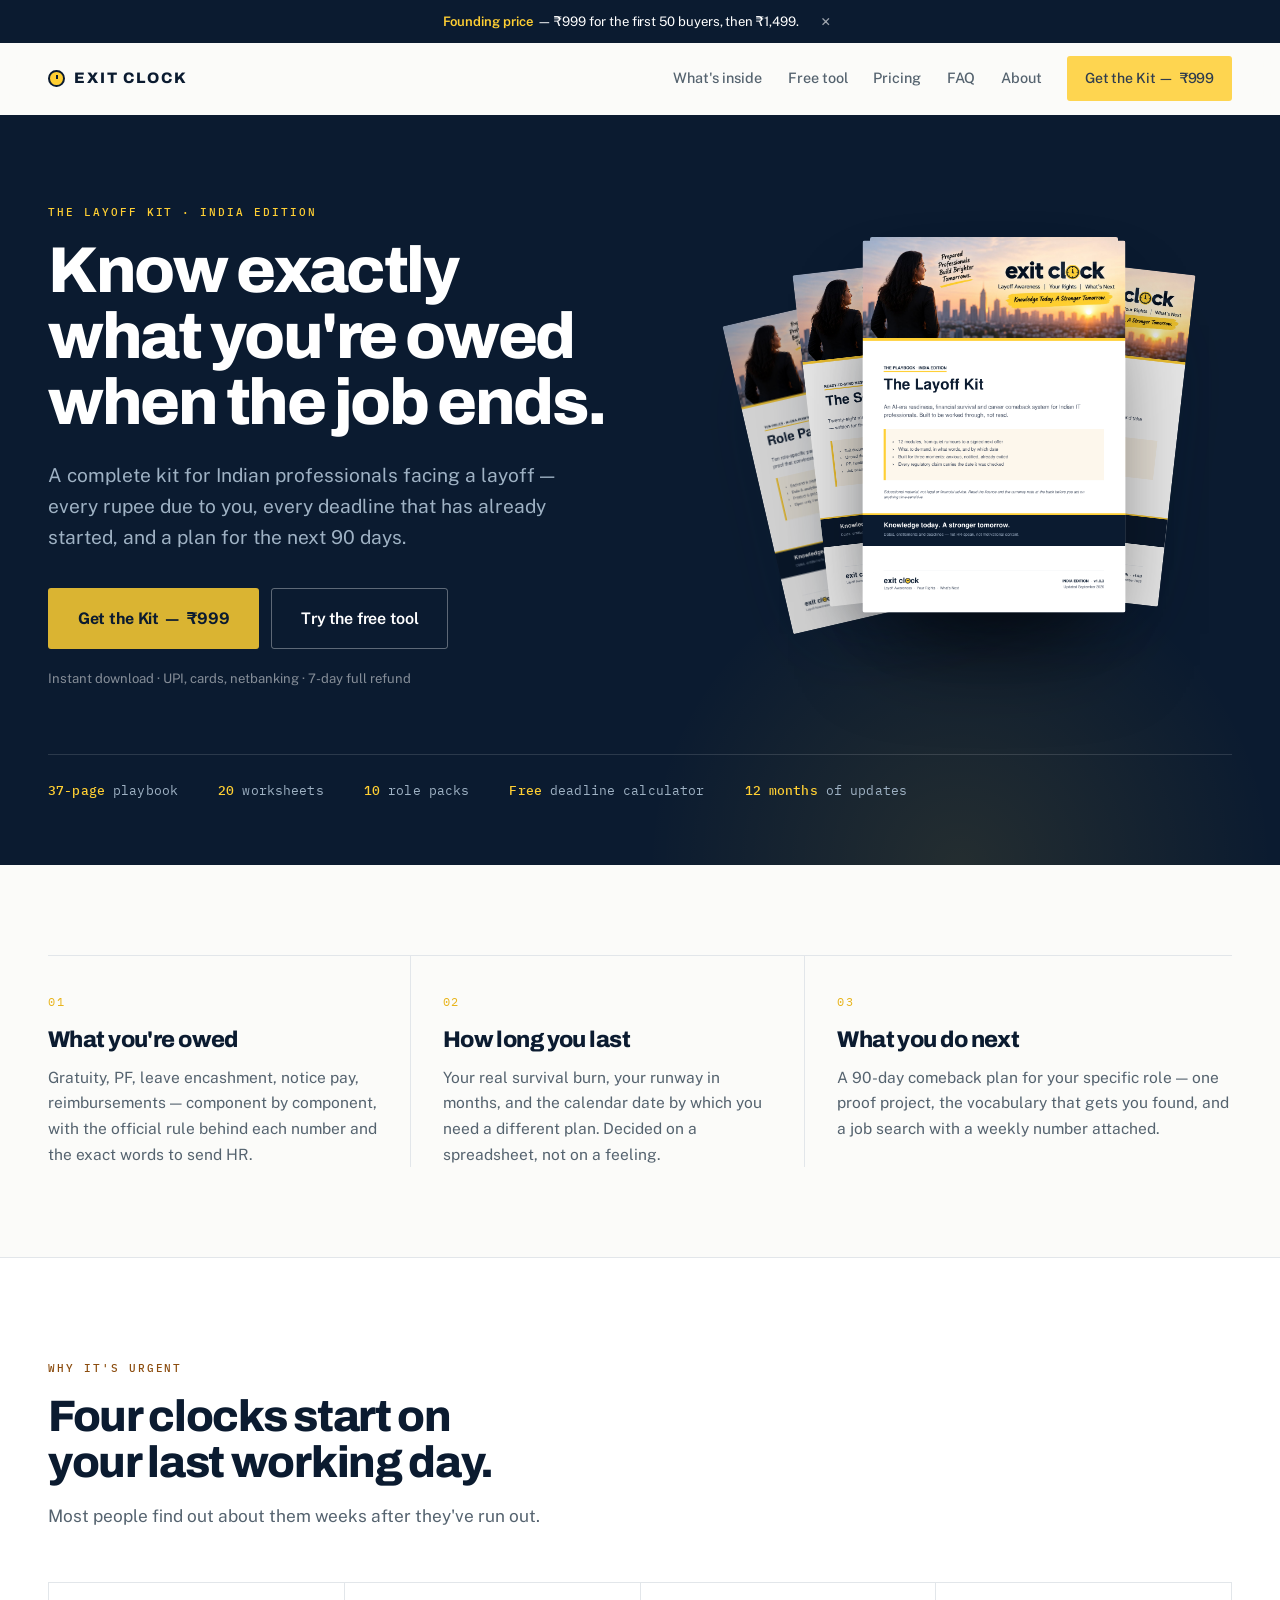
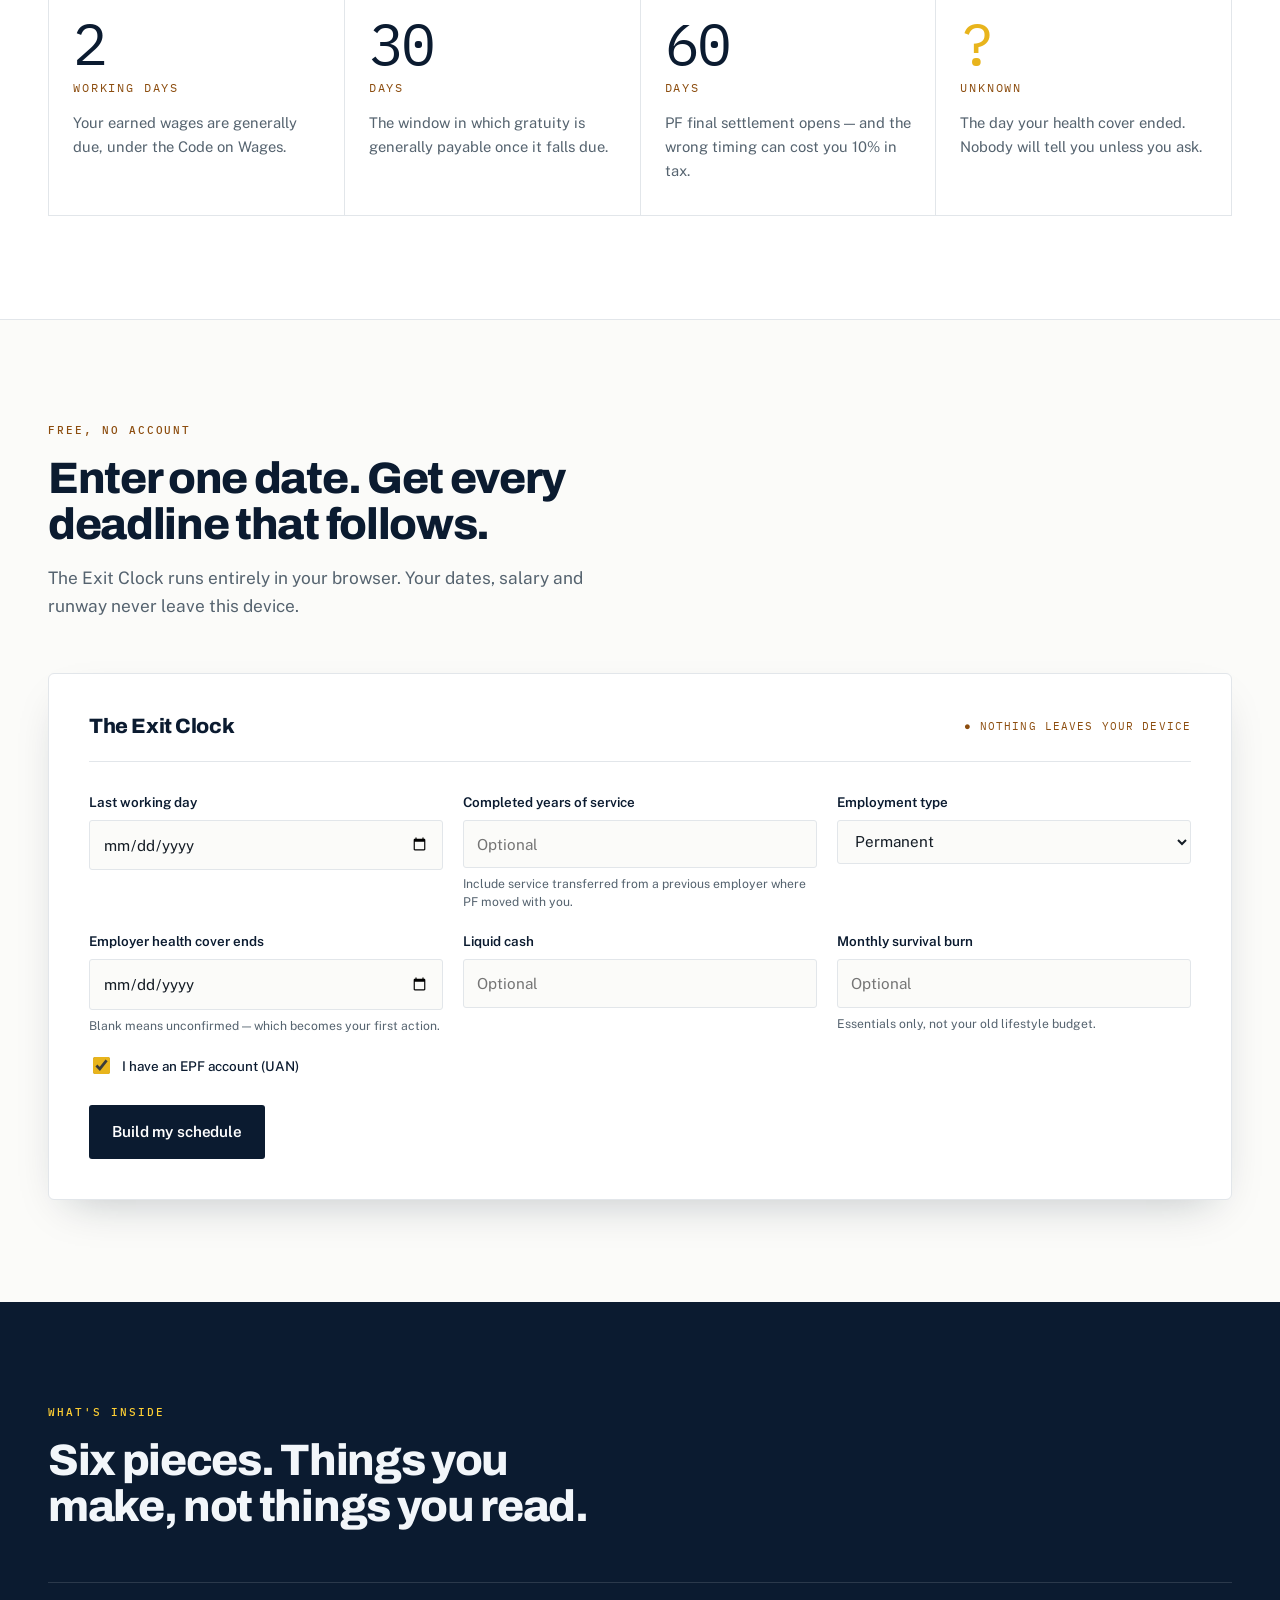
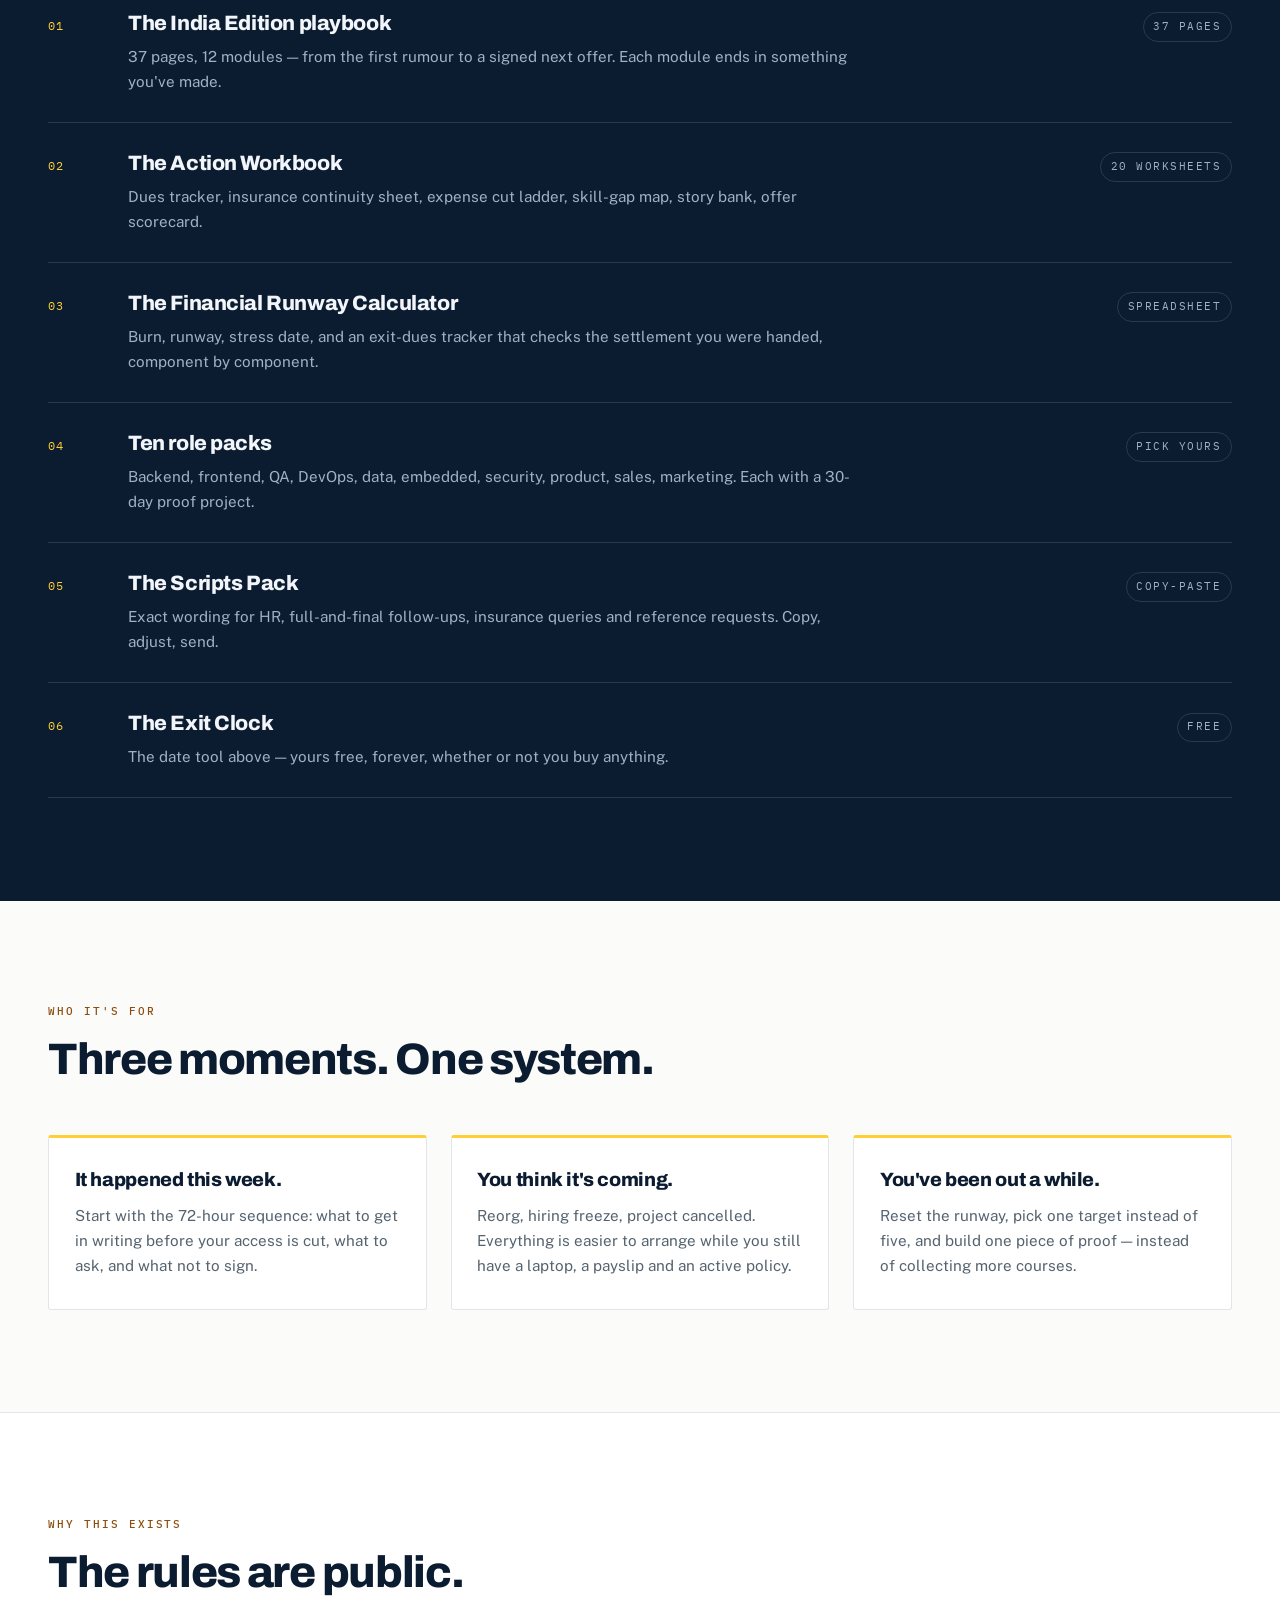
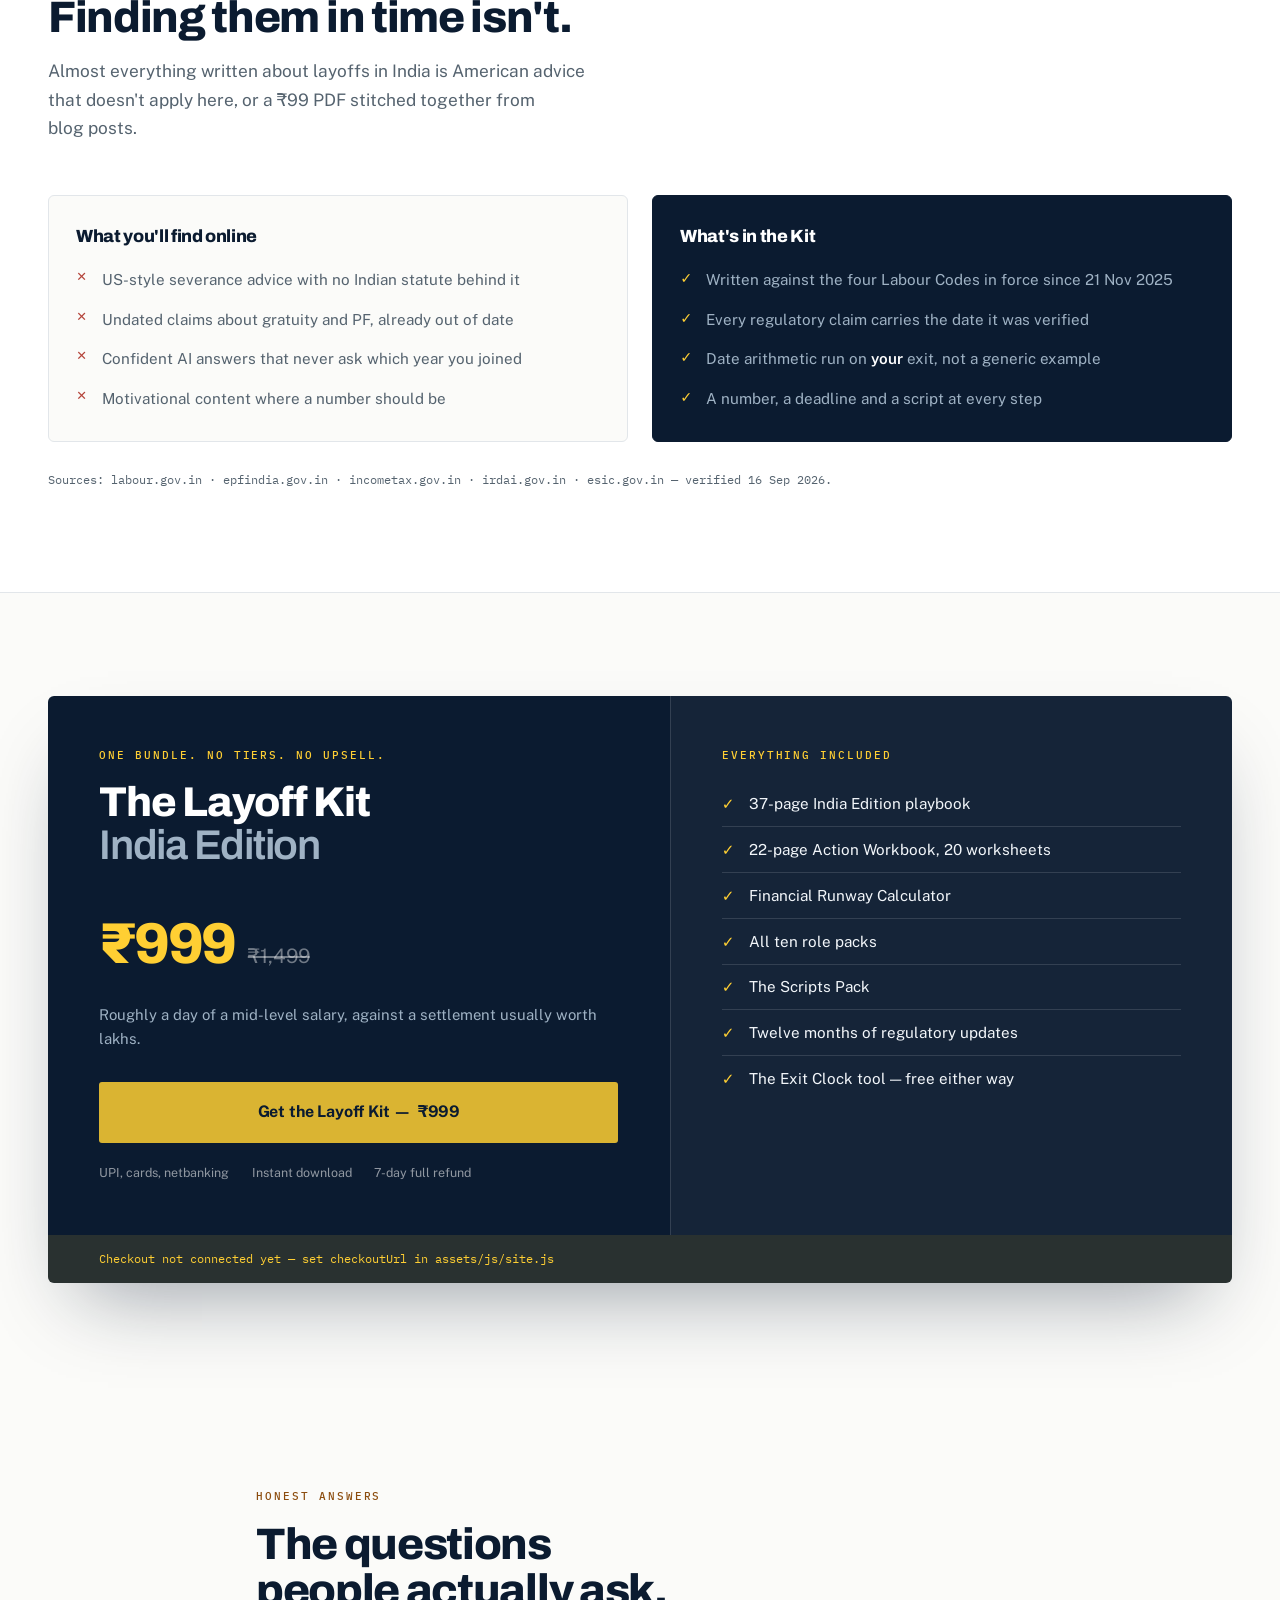
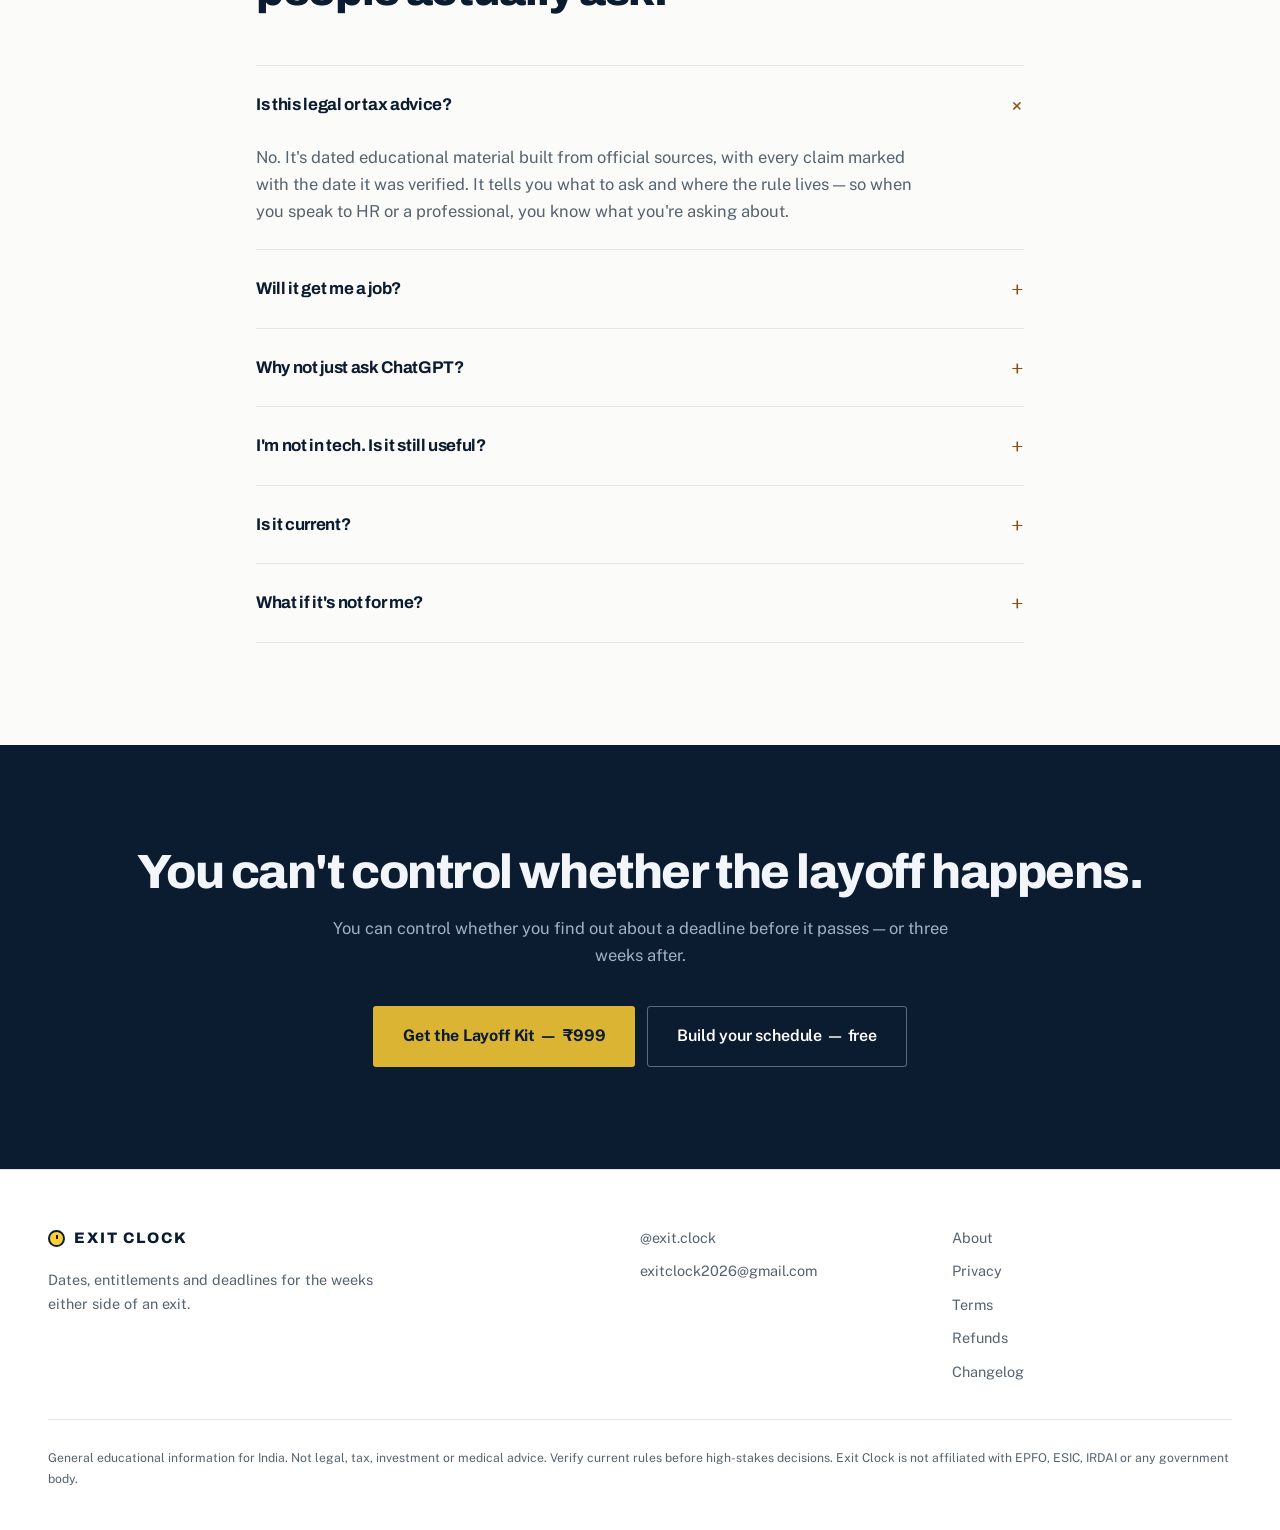
==== commit 2abfe348: "Remove the author section from the landing page Drops the "Who made this" block and the CSS that onl" ====
--- a/index.html
+++ b/index.html
@@ -208,21 +208,6 @@
       </div>
     </section>
 
-    <!-- ============ AUTHOR ============ -->
-    <section class="section author-section" id="about">
-      <div class="wrap author-grid">
-        <div class="author-portrait"><img class="author-image" src="assets/img/author-headshot.png" alt="Subarna Das" width="1254" height="1254" loading="lazy"></div>
-        <div class="author-copy">
-          <p class="eyebrow">Who made this</p>
-          <h2>Subarna Das</h2>
-          <p class="credential">A decade-plus in the Indian IT industry — and a manager who had to tell people what came next.</p>
-          <p class="prose">Someone close to me signed a settlement without asking for a component-wise breakdown. By the time we worked out what was missing, the people who could have fixed it had stopped replying.</p>
-          <p class="prose">Then I kept seeing the same gaps — missed deadlines, cover ending without warning, full-and-final figures nobody could actually verify. The real answers exist, buried in government portals, written in language nobody wants to decode during the worst week of their working life.</p>
-          <p class="prose">I'm not a lawyer, a CA or a financial adviser, and this kit isn't advice about your situation. It's narrower than that: which questions to ask, which deadlines start when, and where the official rule lives — so when you do talk to HR or a professional, you already know what you're asking about.</p>
-          <p class="prose"><a class="text-link" href="/about/">Read the full research note →</a></p>
-        </div>
-      </div>
-    </section>
 
     <!-- ============ PRICING ============ -->
     <section class="section pricing-section" id="pricing">
--- a/assets/css/site.css
+++ b/assets/css/site.css
@@ -474,25 +474,6 @@
 }
 
 /* ==========================================================================
-   AUTHOR
-   ========================================================================== */
-.author-section { background: var(--ground); }
-.author-grid {
-  display: grid; grid-template-columns: .8fr 1.2fr;
-  gap: clamp(2rem, 5vw, 4rem); align-items: start;
-}
-.author-image {
-  border-radius: var(--r-lg); border: 1px solid var(--line);
-  width: 100%; box-shadow: var(--shadow);
-}
-.author-copy h2 { font-size: clamp(1.8rem, 3.4vw, 2.5rem); }
-.credential {
-  margin-top: .8rem; font-size: 1.02rem; color: var(--heading); font-weight: 600;
-  padding-bottom: 1.4rem; margin-bottom: 1.4rem; border-bottom: 1px solid var(--line);
-}
-.prose { margin-top: 1rem; color: var(--ink-soft); text-wrap: pretty; }
-
-/* ==========================================================================
    PRICING
    ========================================================================== */
 .pricing-section { background: var(--ground); padding-block: var(--pad); }
@@ -666,8 +647,6 @@
   .tool-form { grid-template-columns: 1fr 1fr; }
   .price-card { grid-template-columns: 1fr; }
   .price-list { border-left: 0; border-top: 1px solid var(--dark-line); }
-  .author-grid { grid-template-columns: 1fr; }
-  .author-portrait { max-width: 18rem; }
   .compare { grid-template-columns: 1fr; }
   .audience-grid { grid-template-columns: 1fr; }
   .footer-grid { grid-template-columns: 1fr 1fr; }
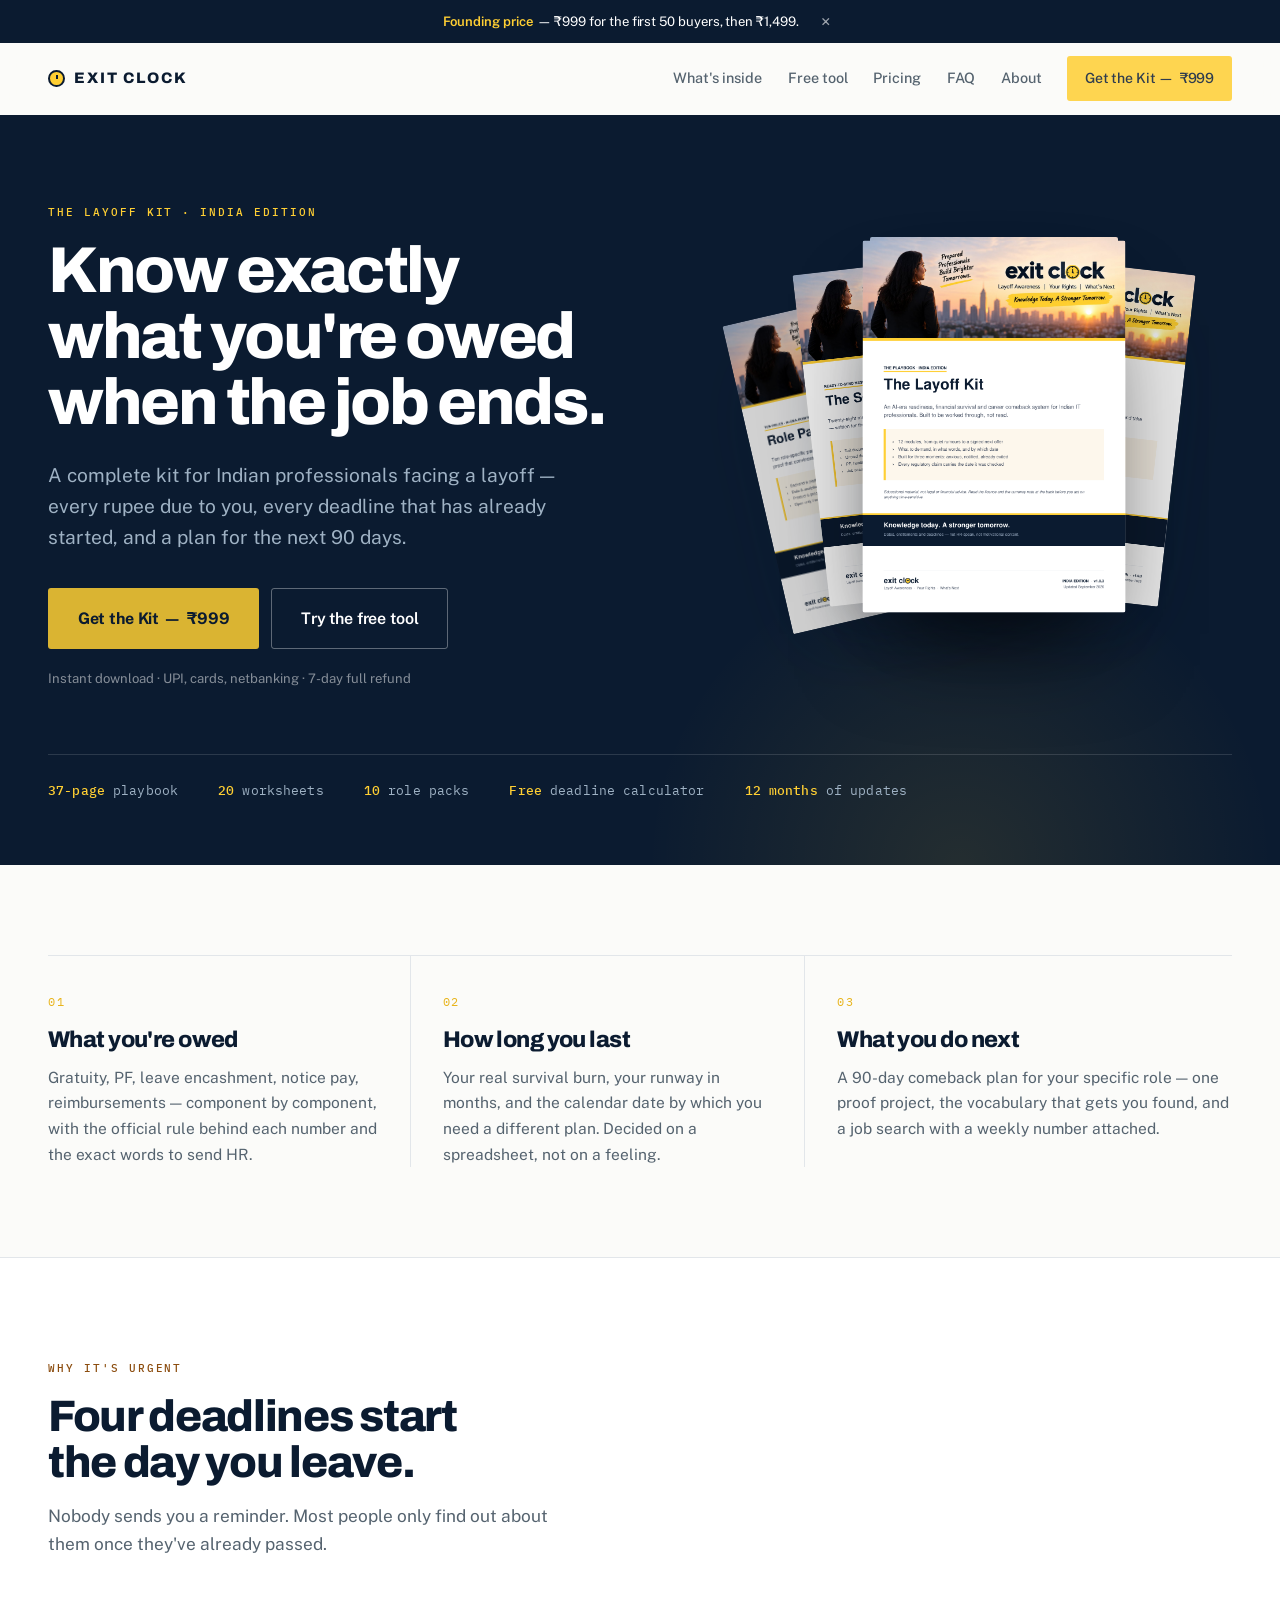
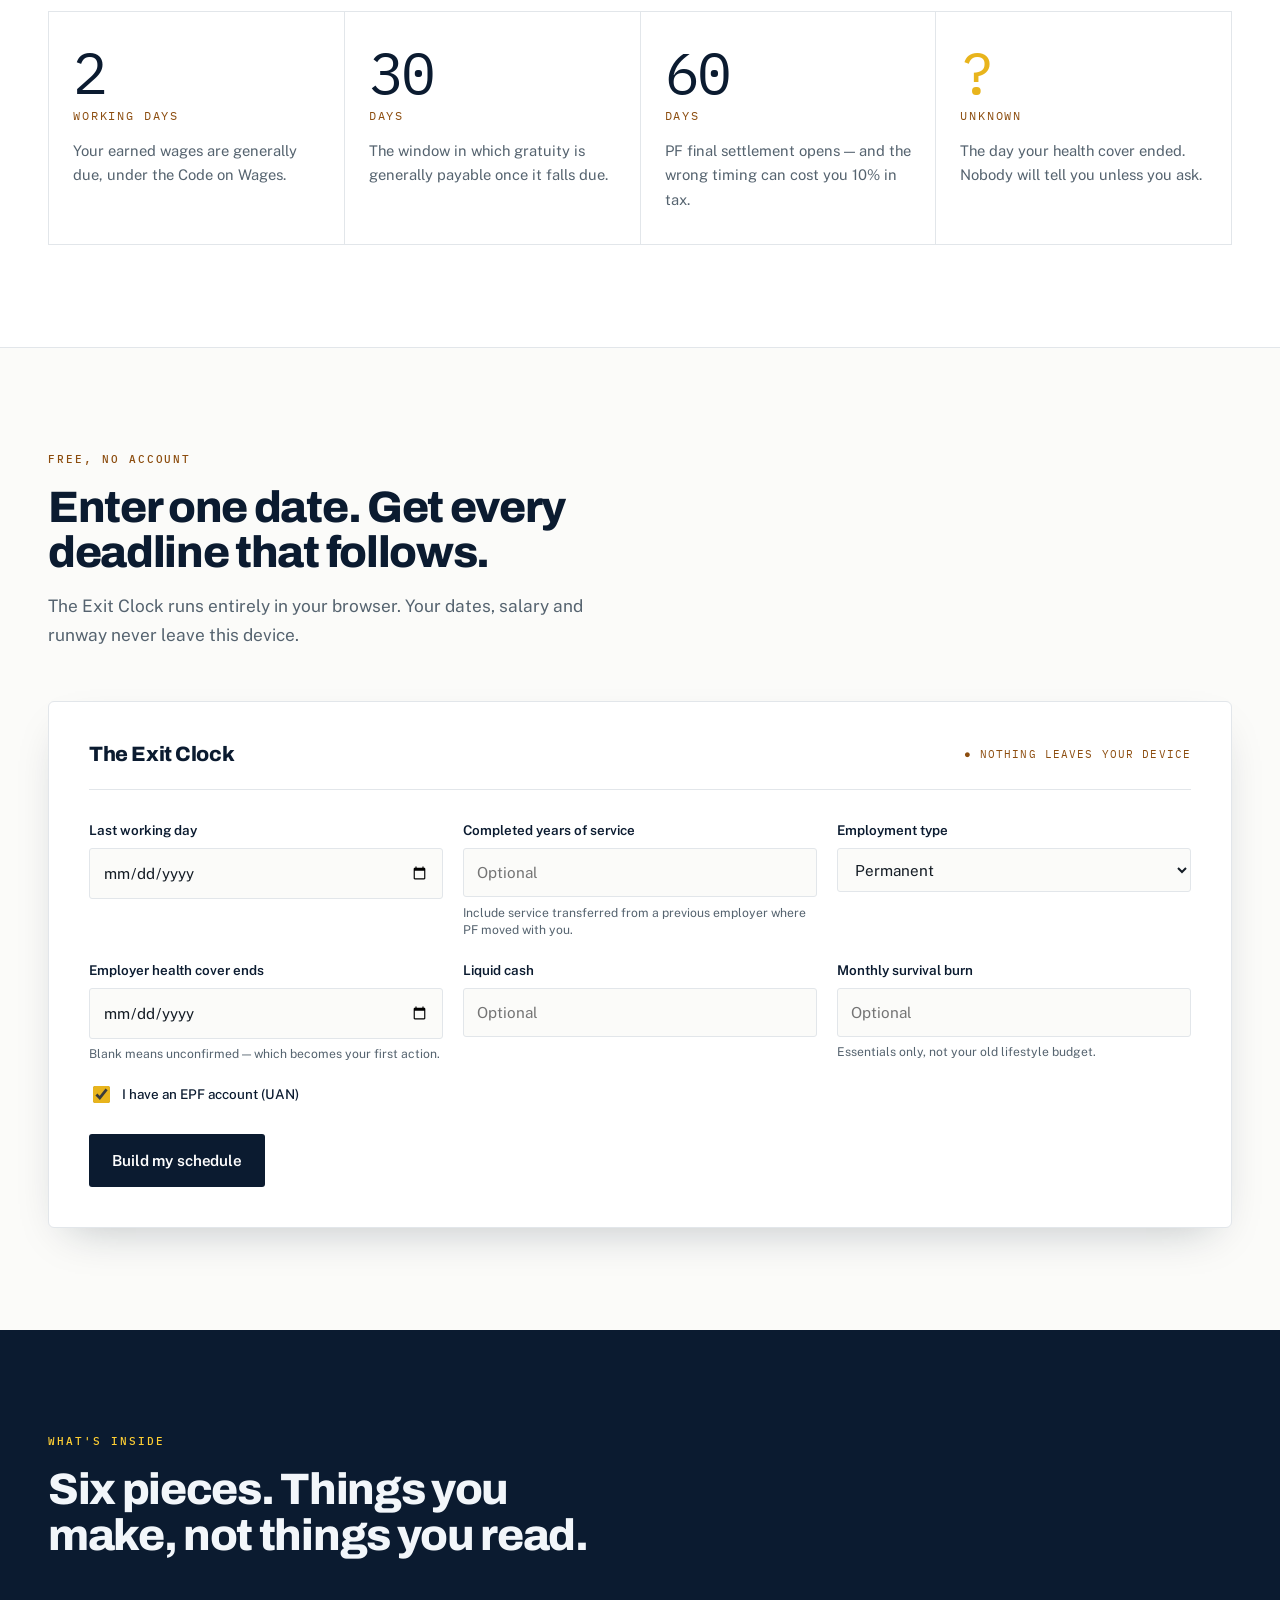
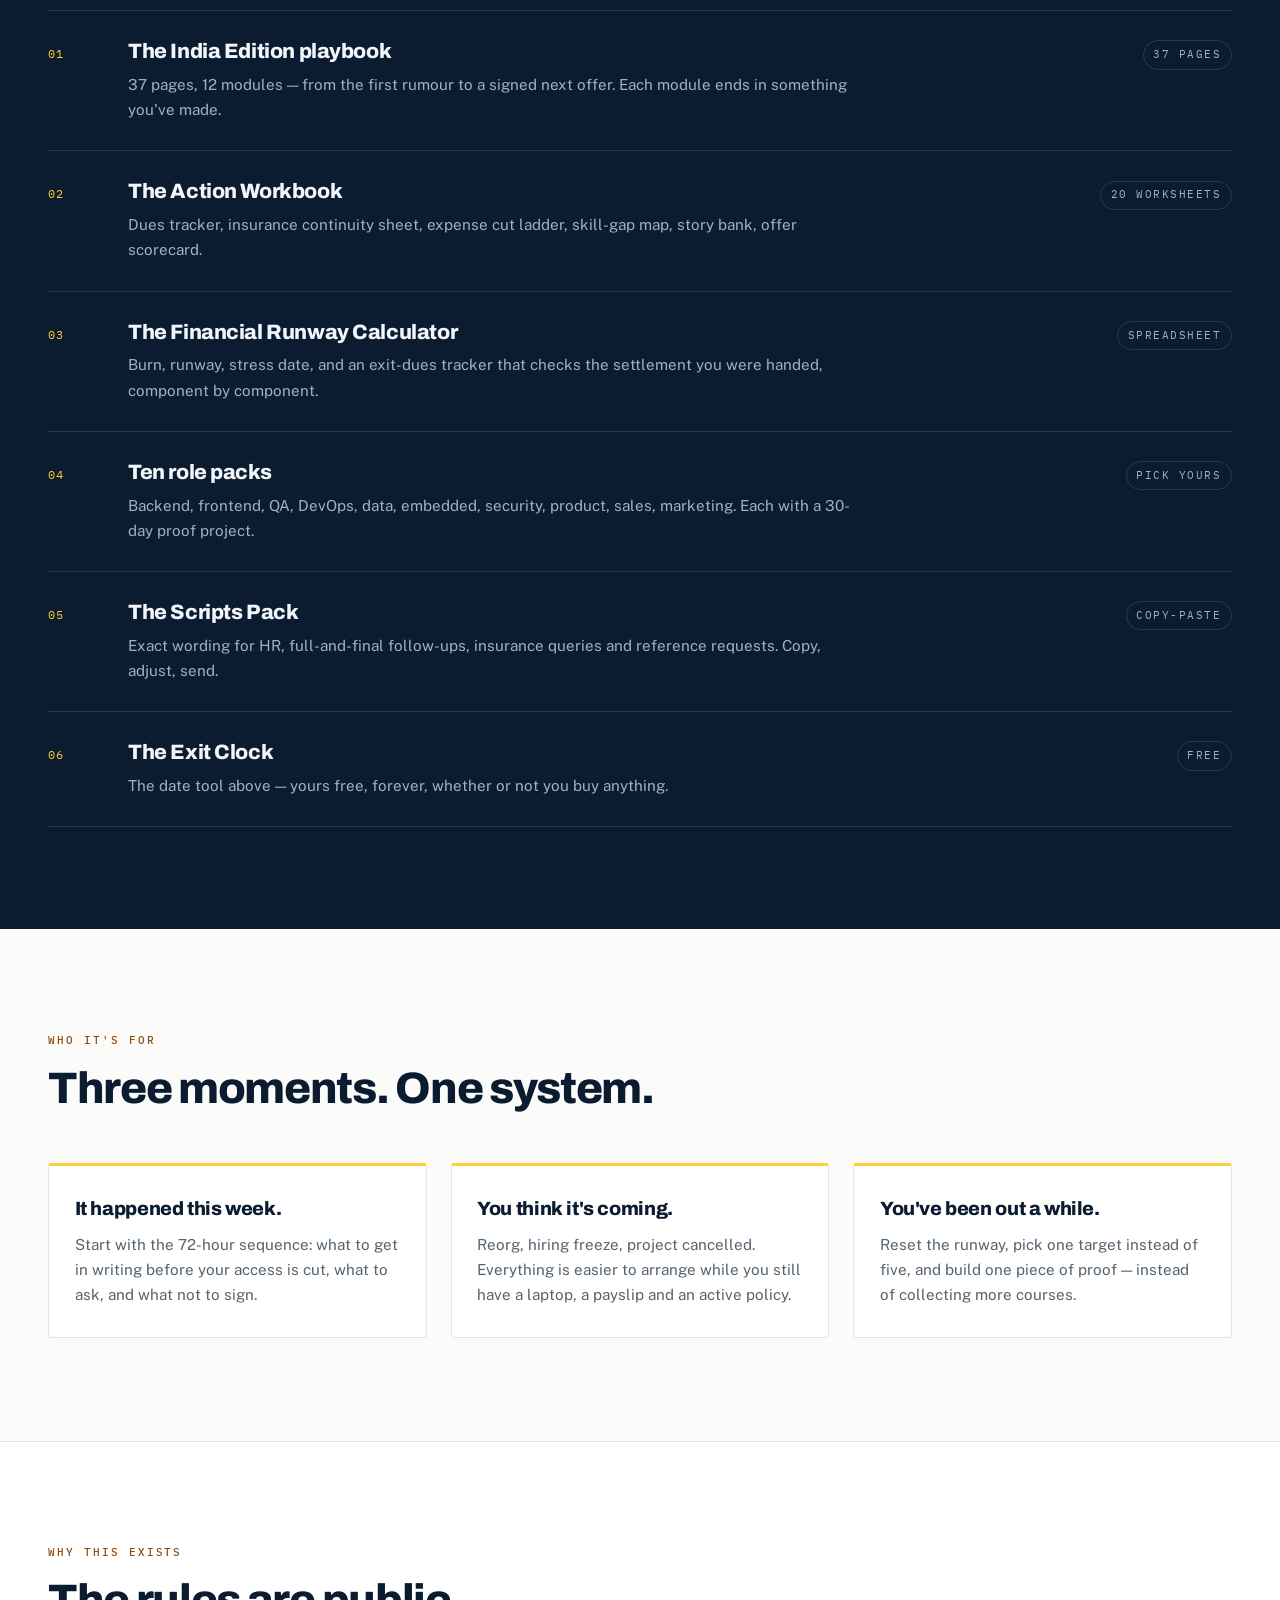
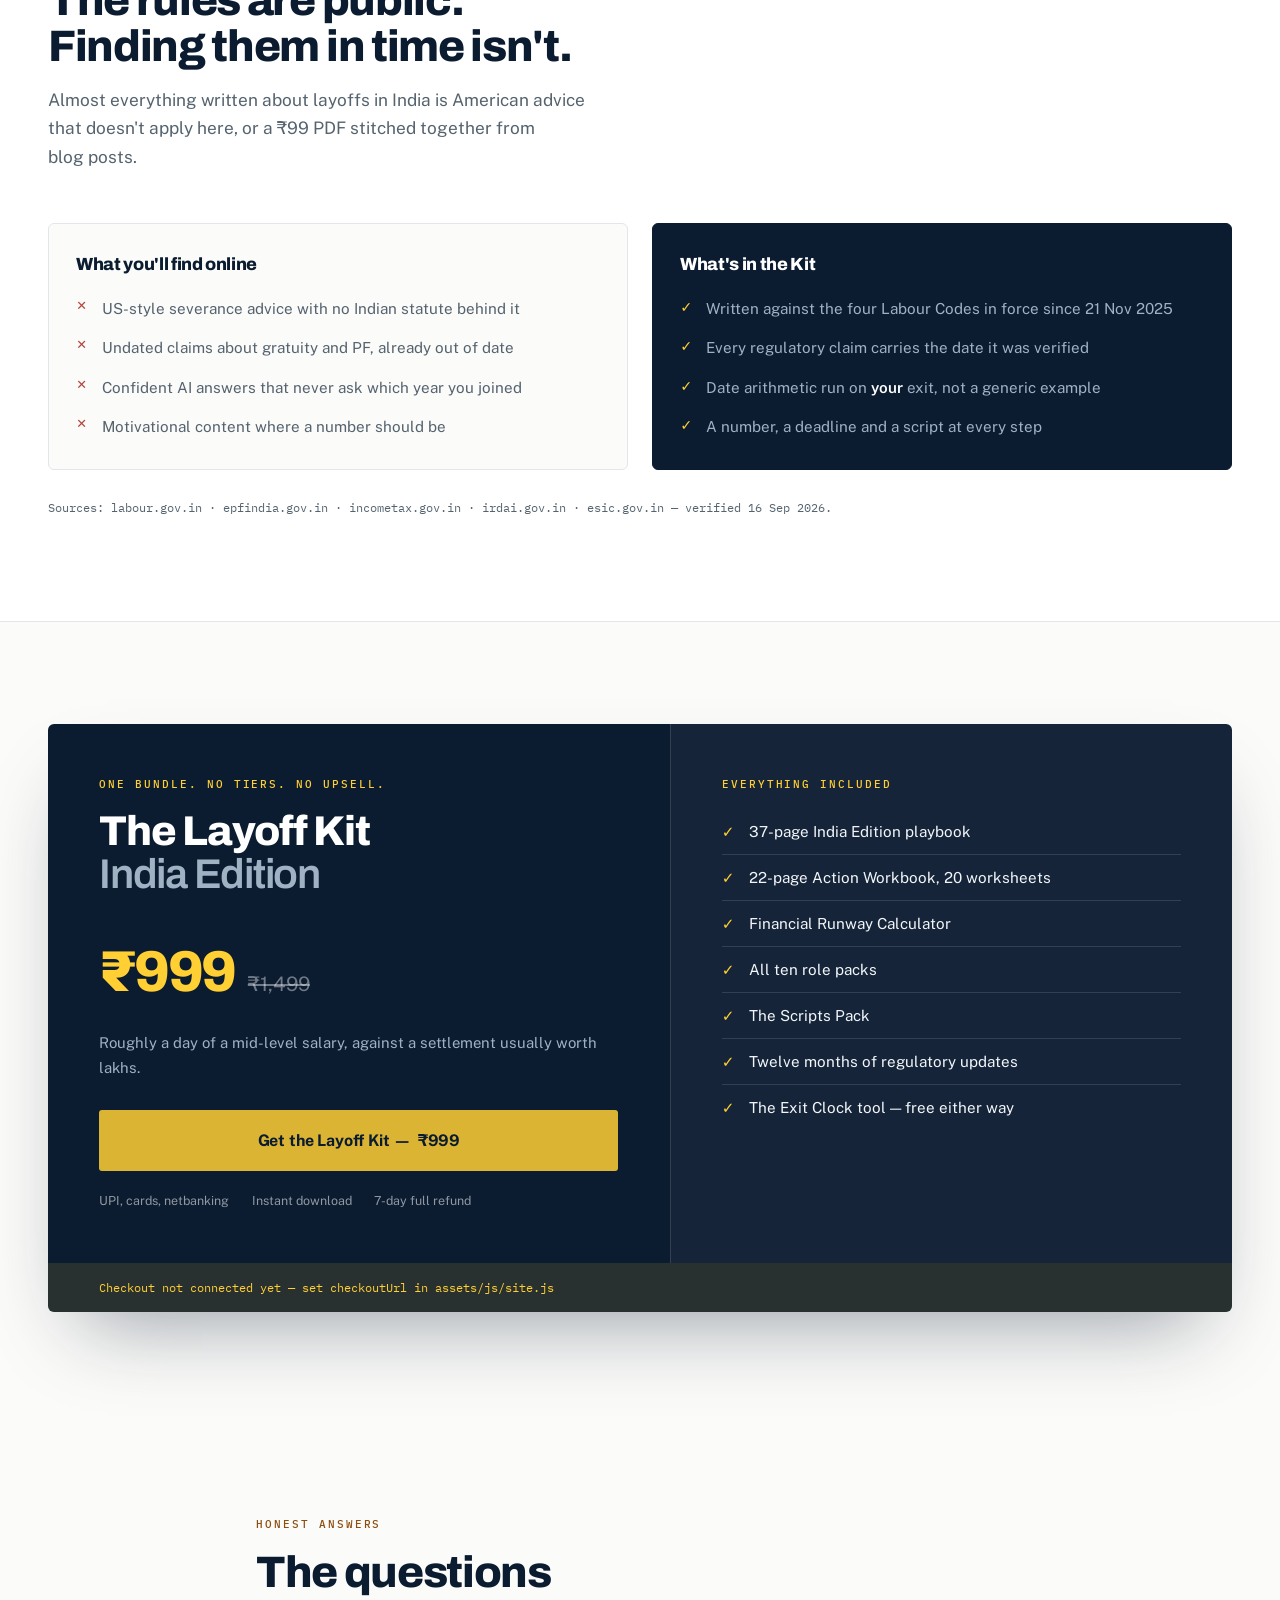
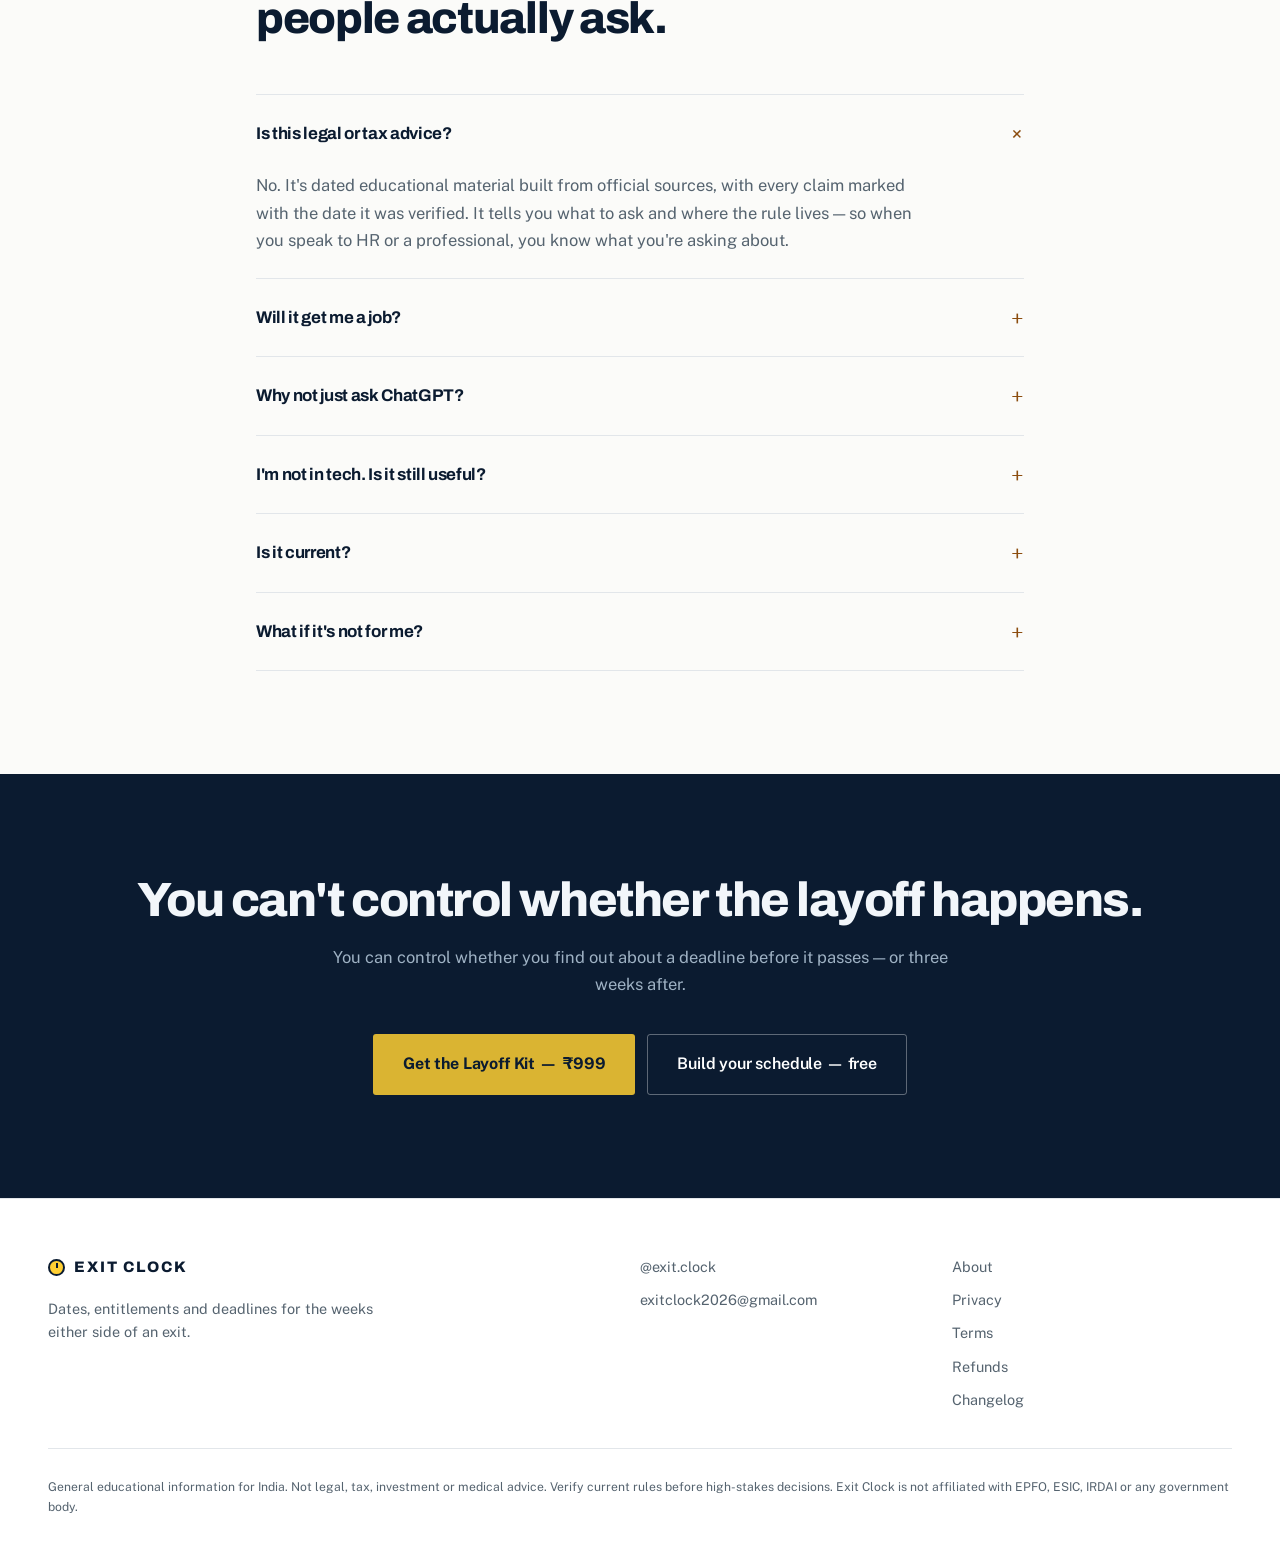
==== commit 97de30d0: "Reword the clocks heading in plain language "Four clocks start on your last working day" used brand " ====
--- a/index.html
+++ b/index.html
@@ -113,8 +113,8 @@
       <div class="wrap">
         <div class="section-head">
           <p class="eyebrow">Why it's urgent</p>
-          <h2>Four clocks start on your last working day.</h2>
-          <p>Most people find out about them weeks after they've run out.</p>
+          <h2>Four deadlines start the day you leave.</h2>
+          <p>Nobody sends you a reminder. Most people only find out about them once they've already passed.</p>
         </div>
         <div class="clock-strip">
           <article class="clock-card"><div class="clock-number">2</div><h3>working days</h3><p>Your earned wages are generally due, under the Code on Wages.</p></article>
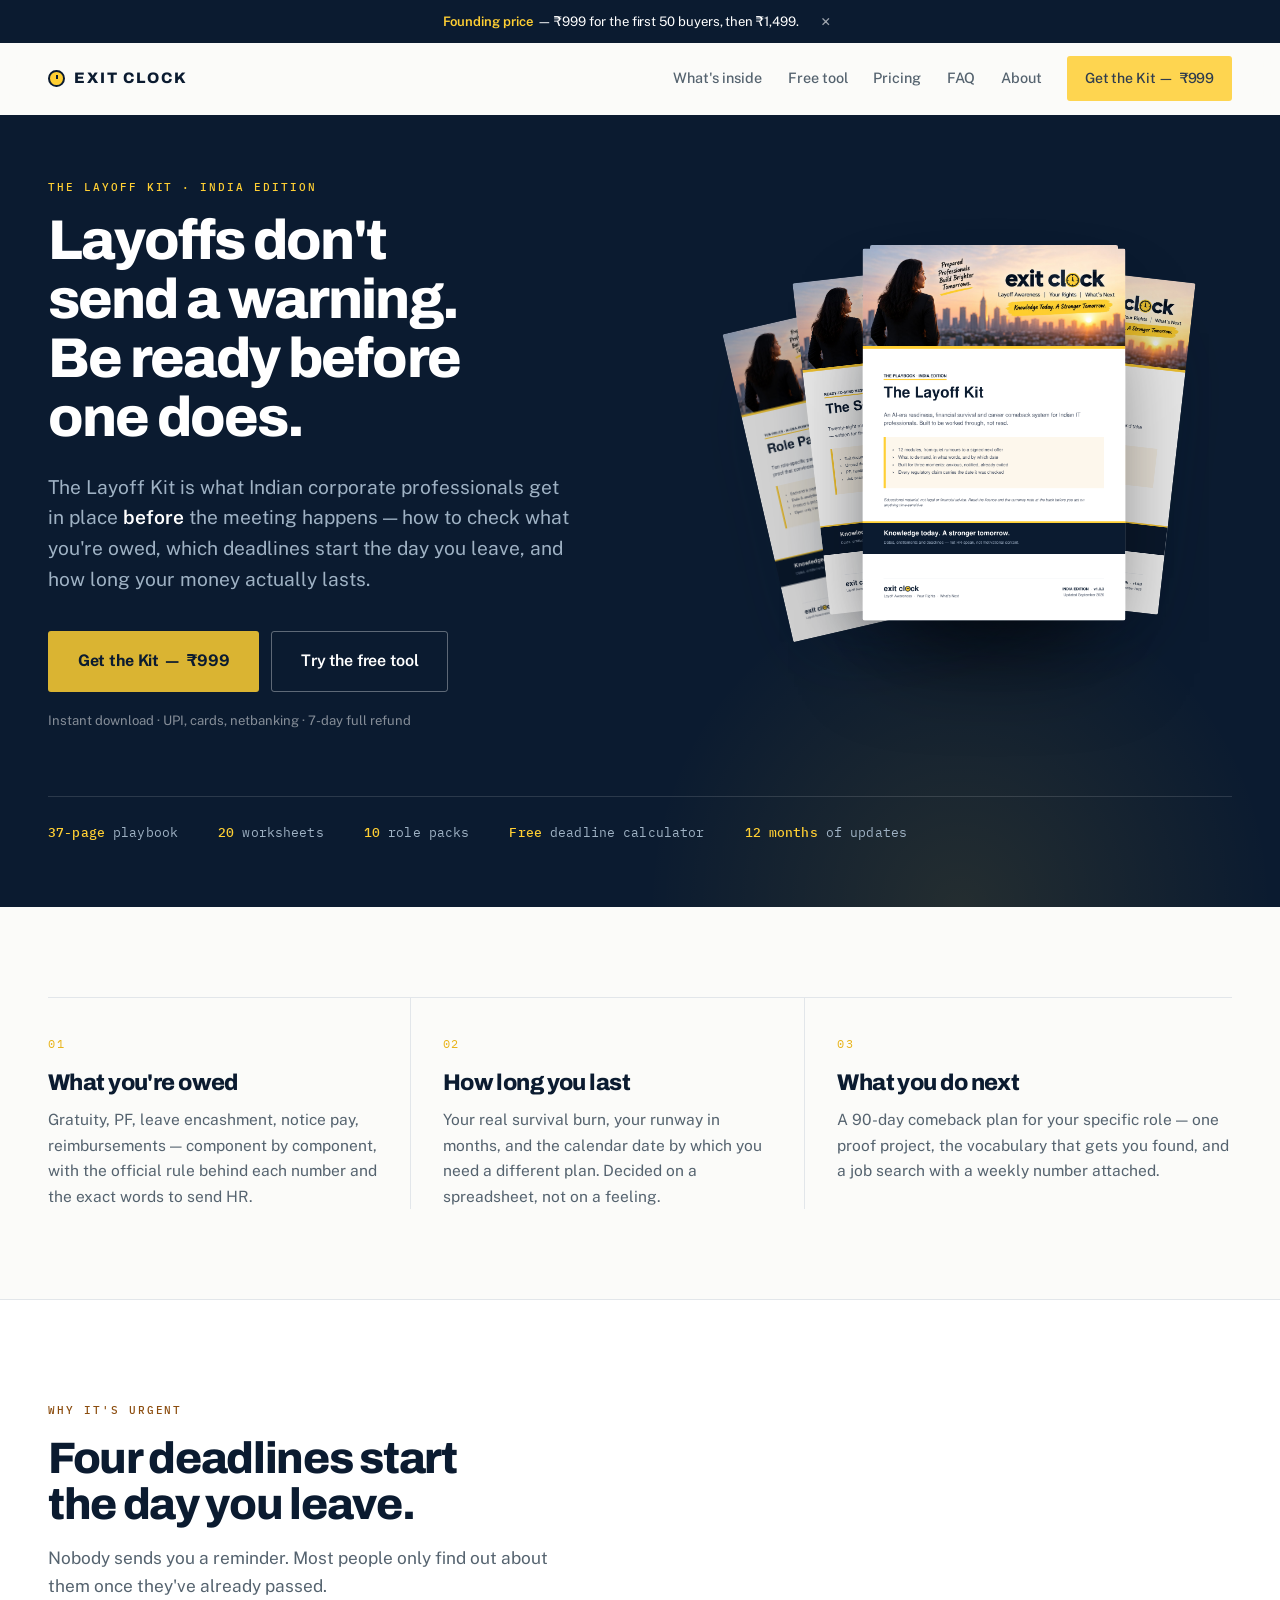
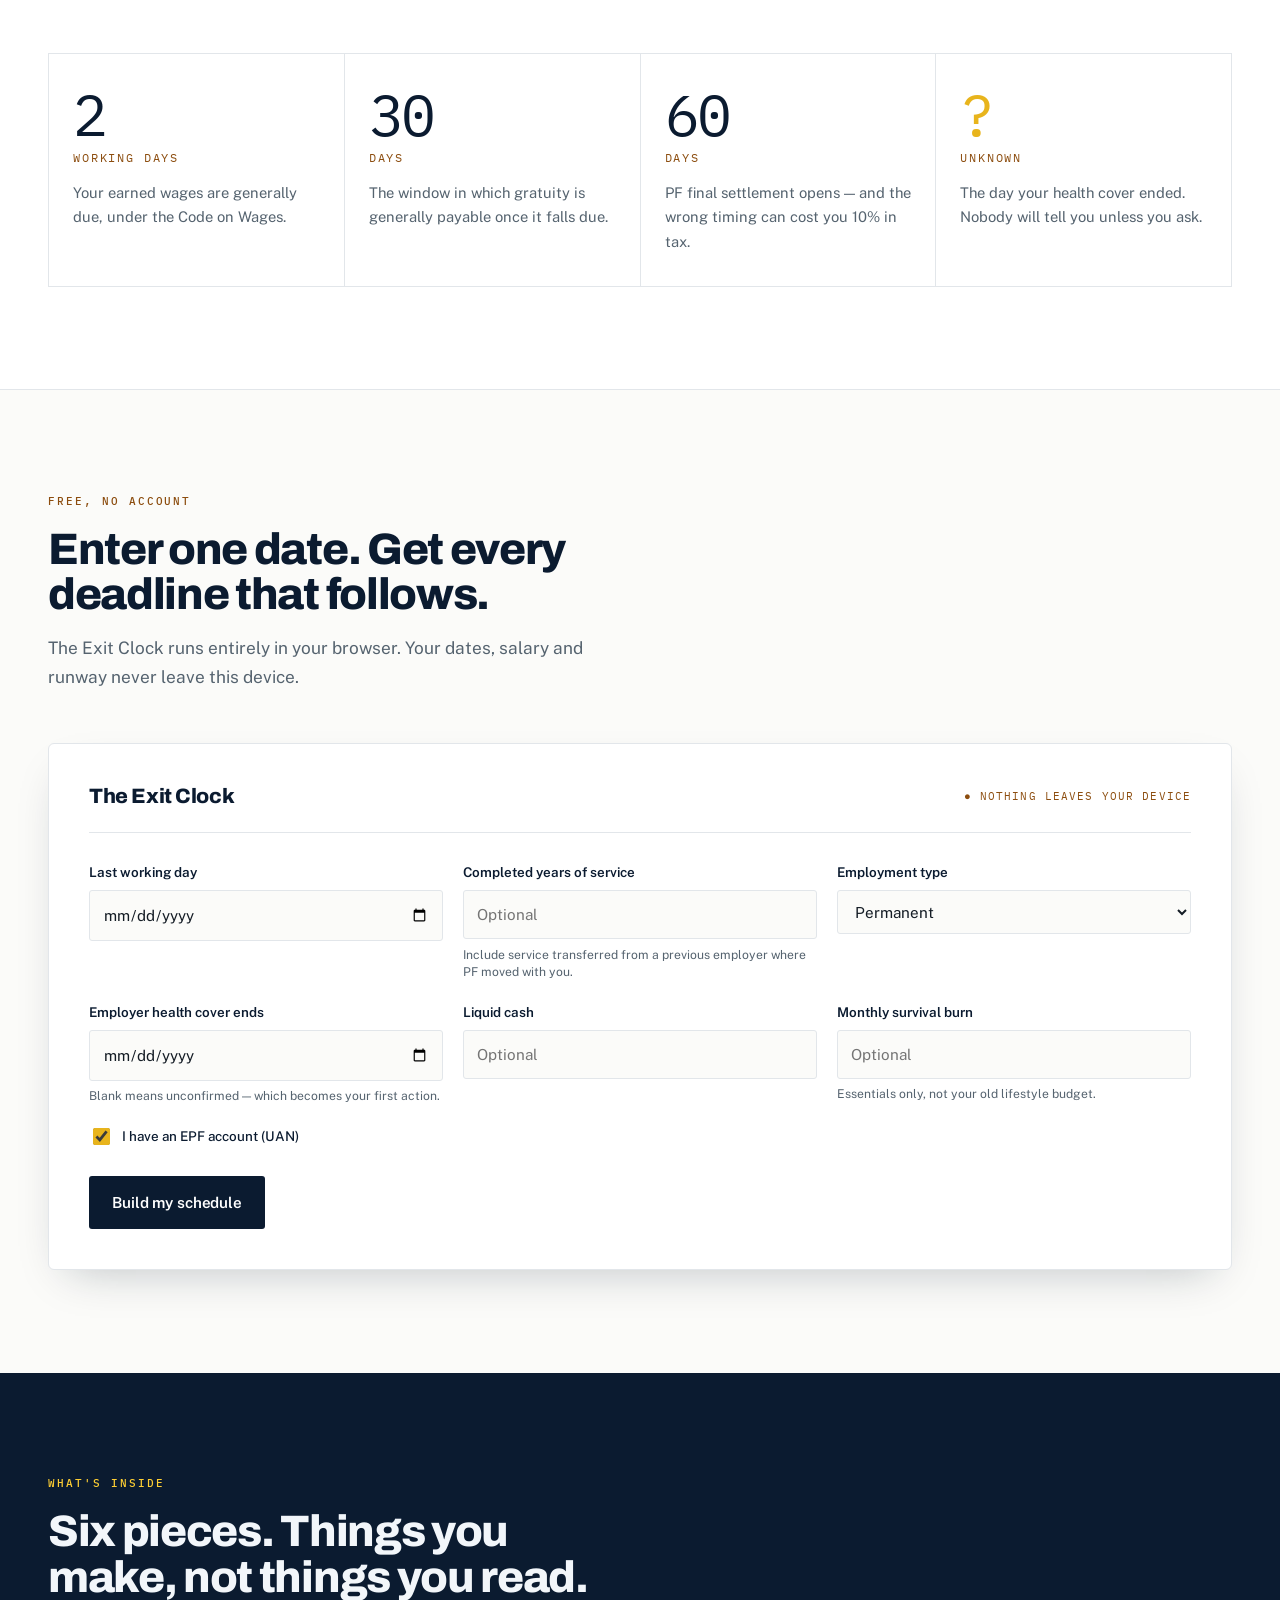
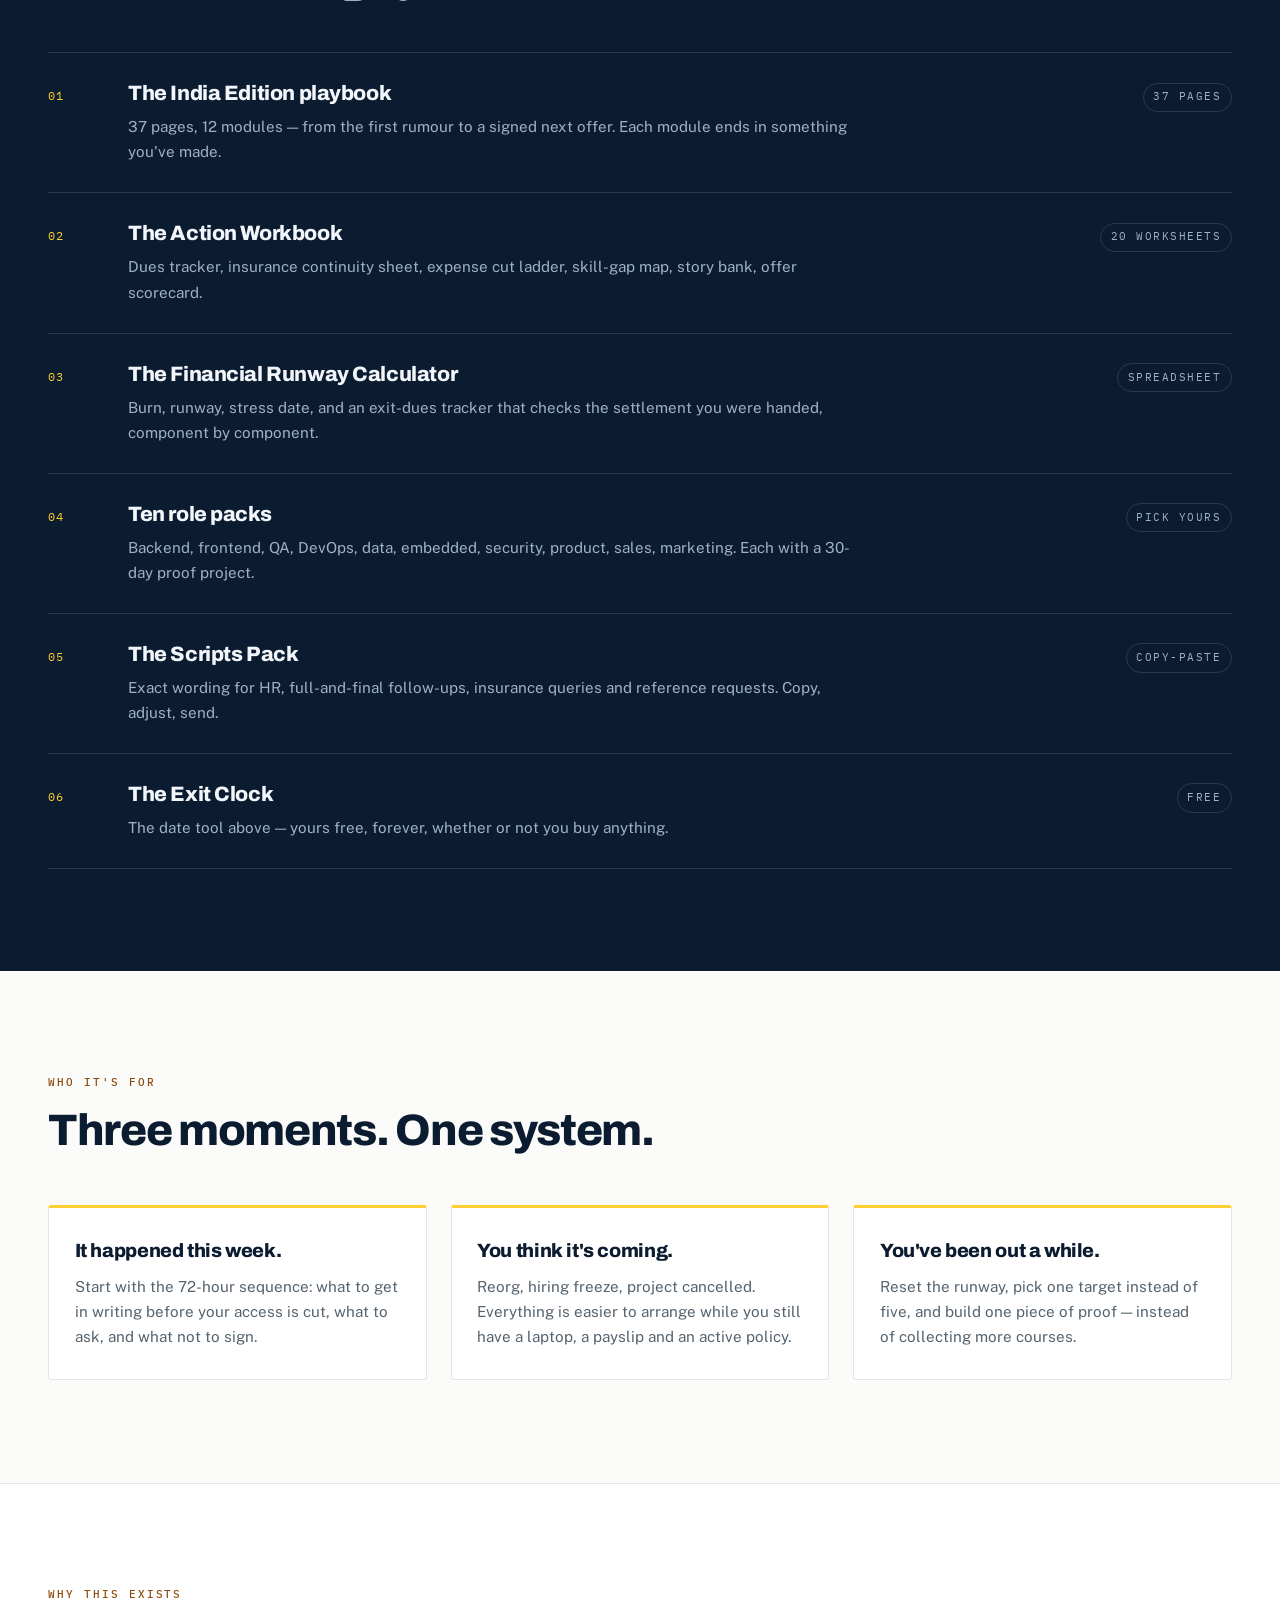
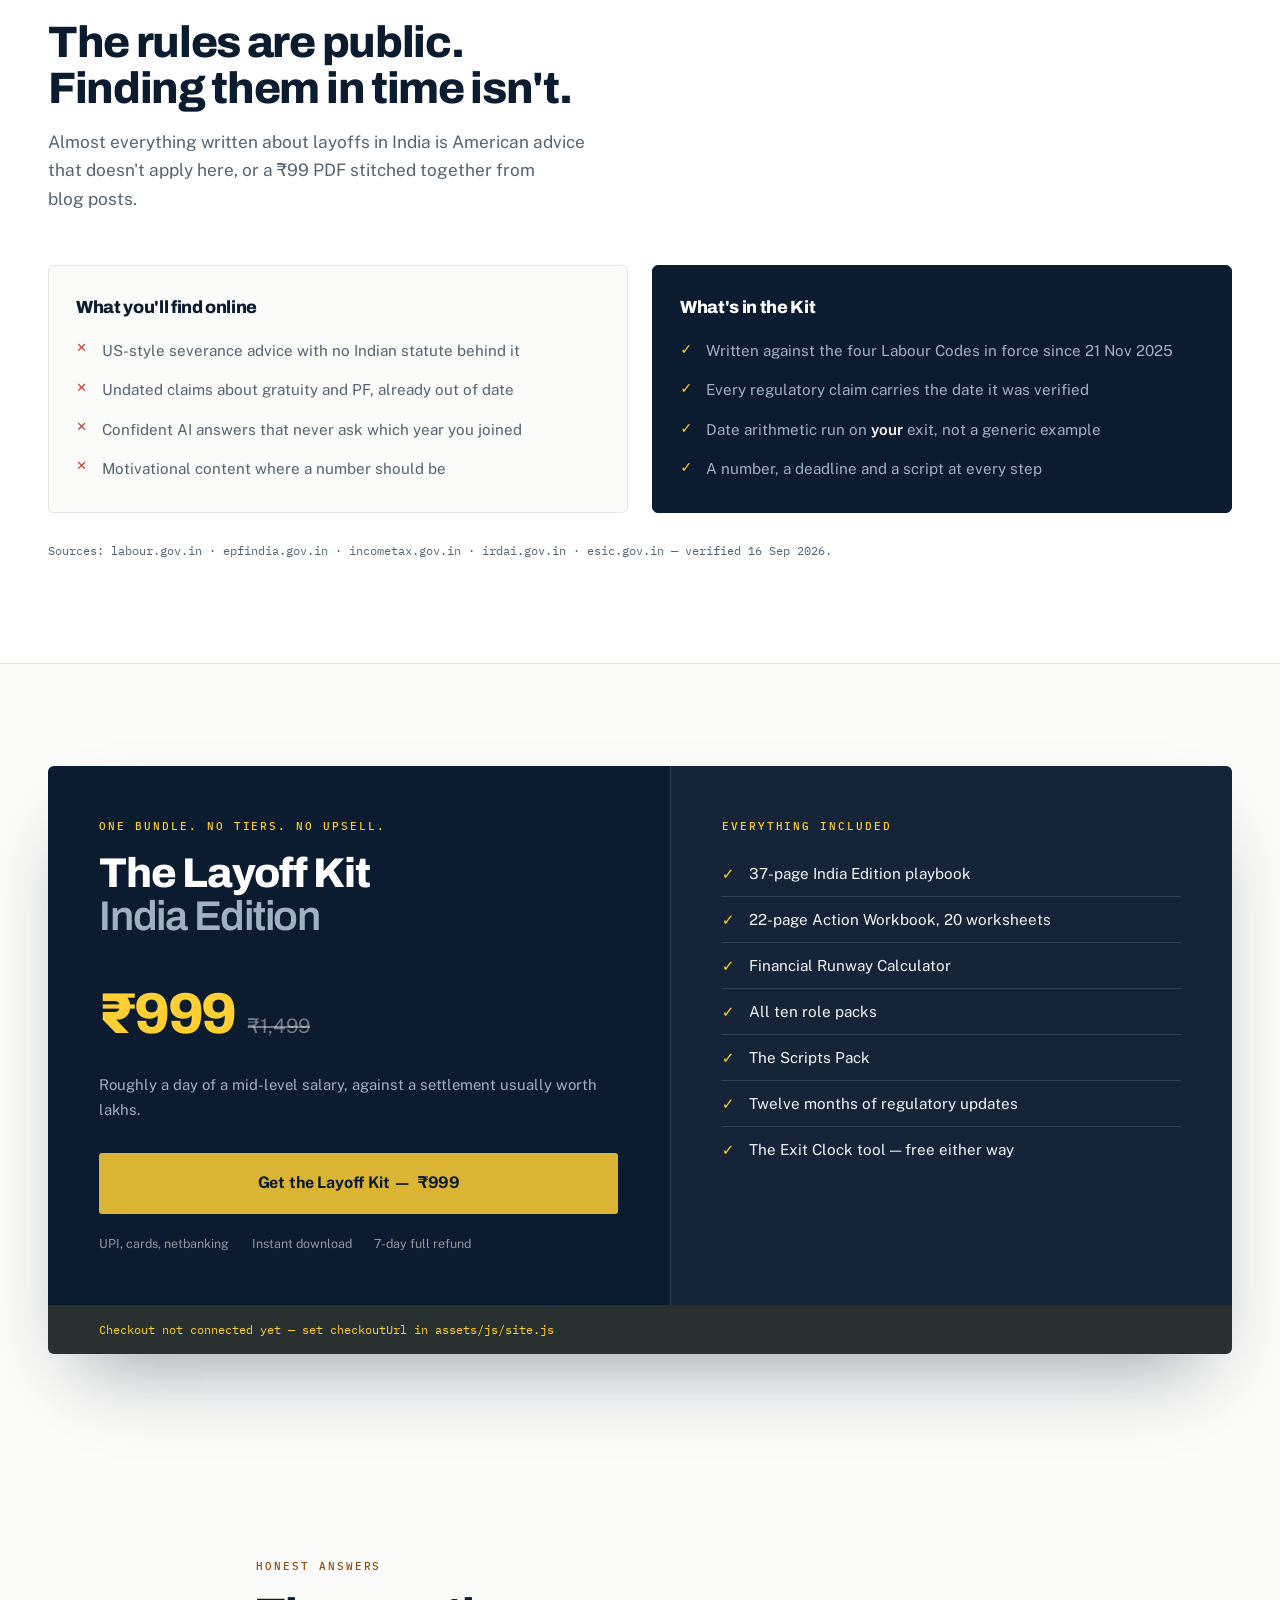
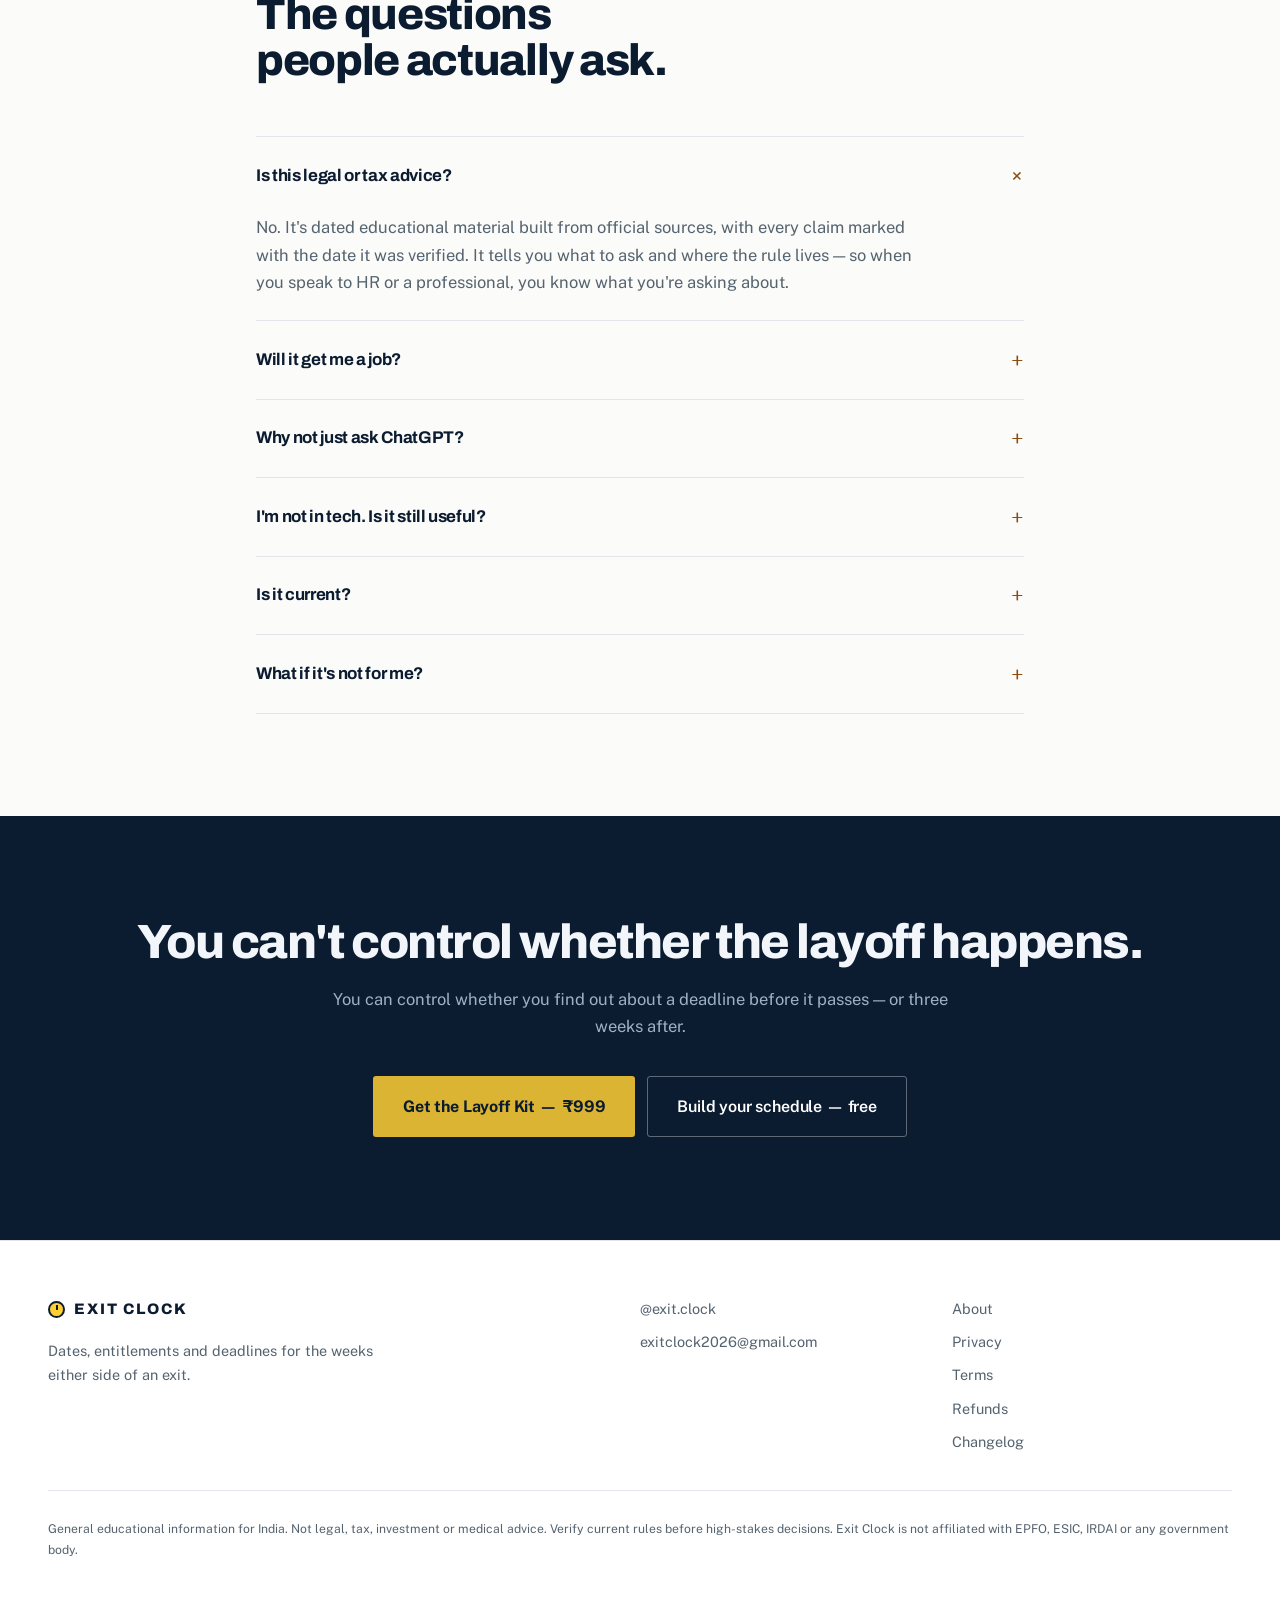
==== commit 2e09536d: "Reframe the hero around preparedness, not grievance "Know exactly what you're owed" assumed the read" ====
--- a/index.html
+++ b/index.html
@@ -4,11 +4,11 @@
   <meta charset="utf-8">
   <meta name="viewport" content="width=device-width, initial-scale=1, viewport-fit=cover">
   <meta name="theme-color" content="#0B1B30">
-  <title>The Layoff Kit — Know exactly what you're owed | Exit Clock</title>
-  <meta name="description" content="Laid off in India? The Layoff Kit shows you every rupee you're owed, every deadline that has already started, and what to do next. ₹999, instant download.">
+  <title>The Layoff Kit — Be ready before the layoff comes | Exit Clock</title>
+  <meta name="description" content="Layoffs don't send a warning. The Layoff Kit is what Indian corporate professionals put in place first — how to check what you're owed, which deadlines start on your last day, and how long your money lasts. ₹999, instant download.">
   <link rel="canonical" href="/">
-  <meta property="og:title" content="The Layoff Kit — know exactly what you're owed.">
-  <meta property="og:description" content="Every rupee, every deadline, every script — for the weeks either side of a layoff in India.">
+  <meta property="og:title" content="Layoffs don't send a warning. Be ready before one does.">
+  <meta property="og:description" content="The kit Indian corporate professionals get in place before the meeting happens — what you're owed, the deadlines, and your real runway.">
   <meta property="og:type" content="website">
   <meta property="og:image" content="/assets/img/og-cover.jpg">
   <meta property="og:image:width" content="1200">
@@ -53,8 +53,8 @@
       <div class="wrap hero-grid">
         <div class="hero-copy">
           <p class="eyebrow dark-eyebrow">The Layoff Kit · India Edition</p>
-          <h1>Know exactly what you're&nbsp;owed<br>when the job ends.</h1>
-          <p class="lede">A complete kit for Indian professionals facing a layoff — every rupee due to you, every deadline that has already started, and a plan for the next 90&nbsp;days.</p>
+          <h1>Layoffs don't send a&nbsp;warning.<br>Be ready before one&nbsp;does.</h1>
+          <p class="lede">The Layoff Kit is what Indian corporate professionals get in place <em>before</em> the meeting happens — how to check what you're owed, which deadlines start the day you leave, and how long your money actually lasts.</p>
 
           <div class="cta-row">
             <a class="btn btn-primary btn-lg" data-checkout data-cta="hero-checkout" href="CHECKOUT_URL_PLACEHOLDER">Get the Kit — <span data-price>₹999</span></a>
--- a/assets/css/site.css
+++ b/assets/css/site.css
@@ -228,7 +228,7 @@
    ========================================================================== */
 .hero {
   background: var(--dark-bg); color: var(--dark-ink);
-  padding-block: clamp(3.5rem, 7vw, 6rem) clamp(2.5rem, 5vw, 4rem);
+  padding-block: clamp(2.75rem, 5vw, 4.5rem) clamp(2.5rem, 5vw, 4rem);
   position: relative; overflow: hidden;
 }
 .hero::before {
@@ -242,14 +242,15 @@
   position: relative; z-index: 1;
 }
 .hero h1 {
-  font-size: clamp(2.35rem, 5.4vw, 4.05rem);
-  color: #fff; letter-spacing: -.038em; line-height: 1.02;
+  font-size: clamp(2.2rem, 4.5vw, 3.5rem);
+  color: #fff; letter-spacing: -.035em; line-height: 1.05;
 }
 .hero .lede {
   margin-top: 1.5rem; max-width: 33rem;
   font-size: clamp(1.02rem, 1.5vw, 1.2rem);
   line-height: 1.6; color: var(--dark-soft); text-wrap: pretty;
 }
+.hero .lede em { color: #fff; font-style: normal; font-weight: 600; }
 .hero .cta-row { margin-top: 2.25rem; }
 .hero-trust {
   margin-top: 1.15rem; font-size: .82rem; color: rgba(255, 255, 255, .5);
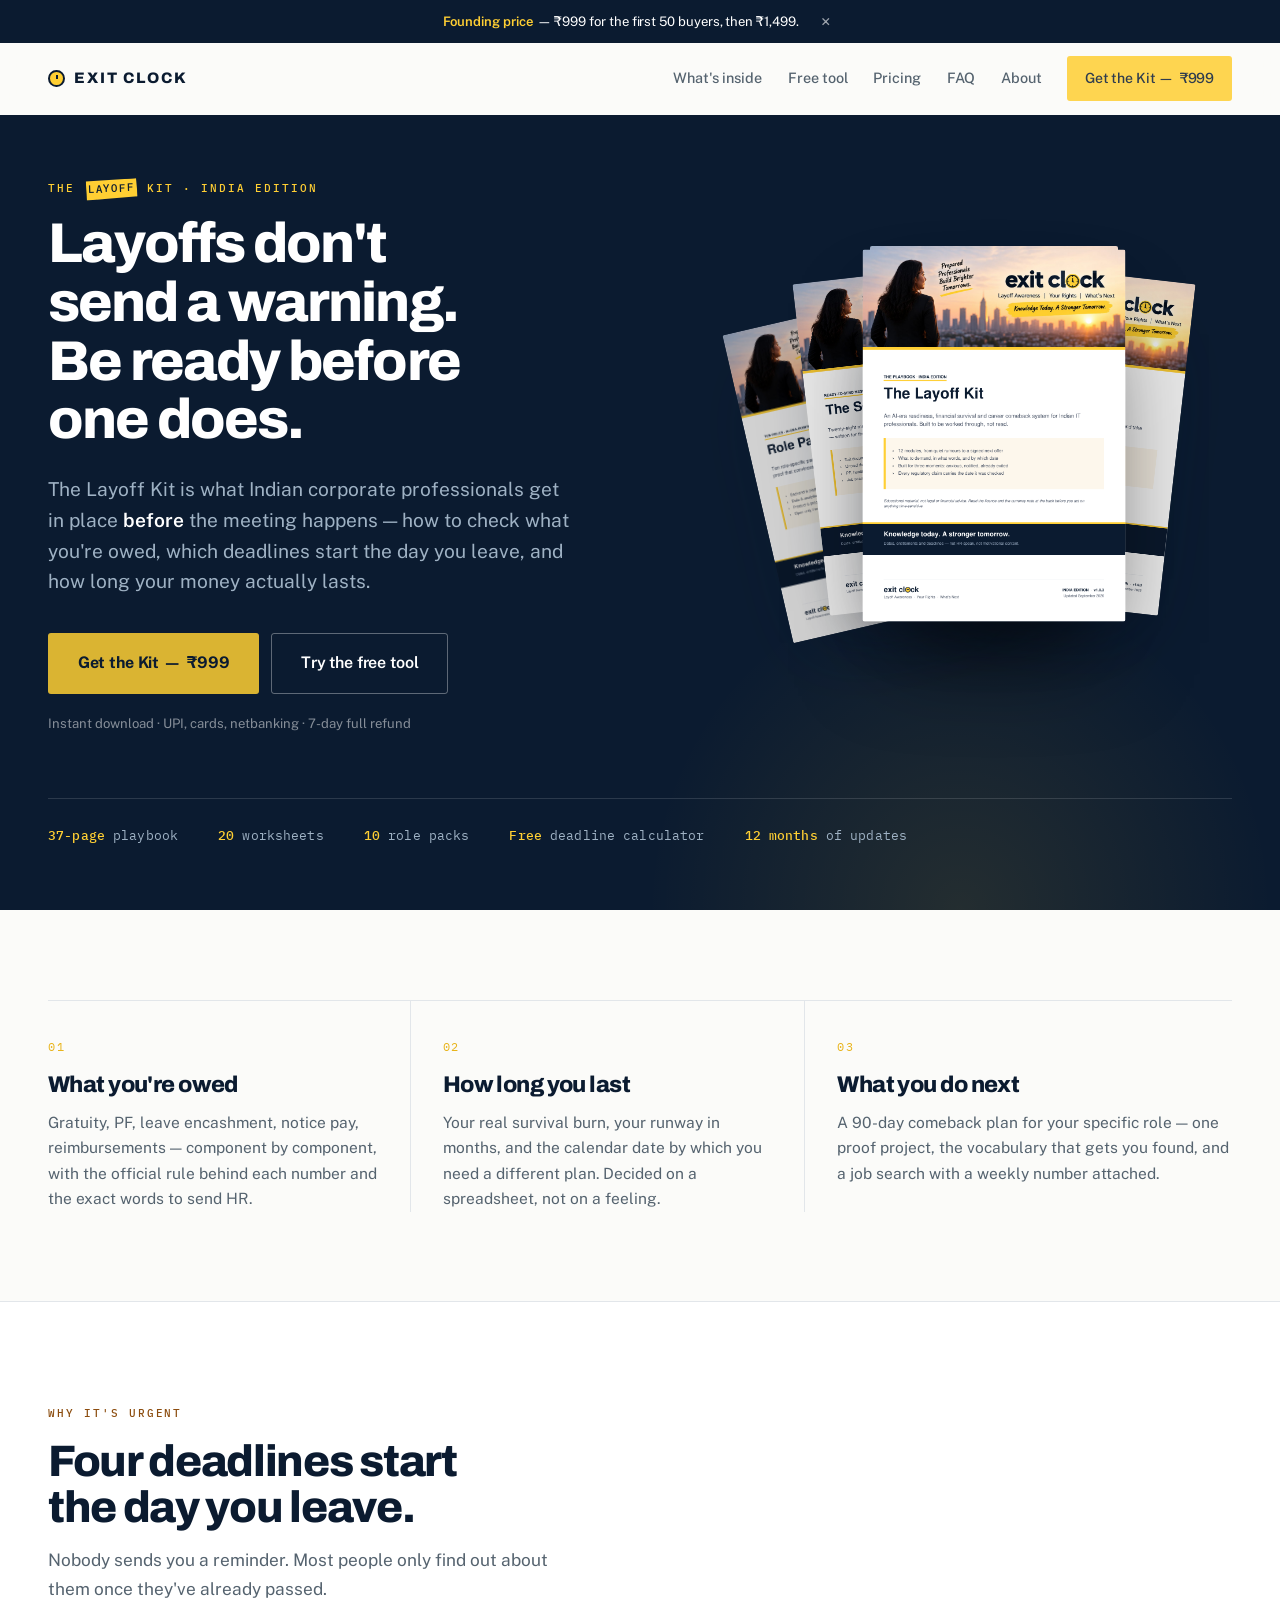
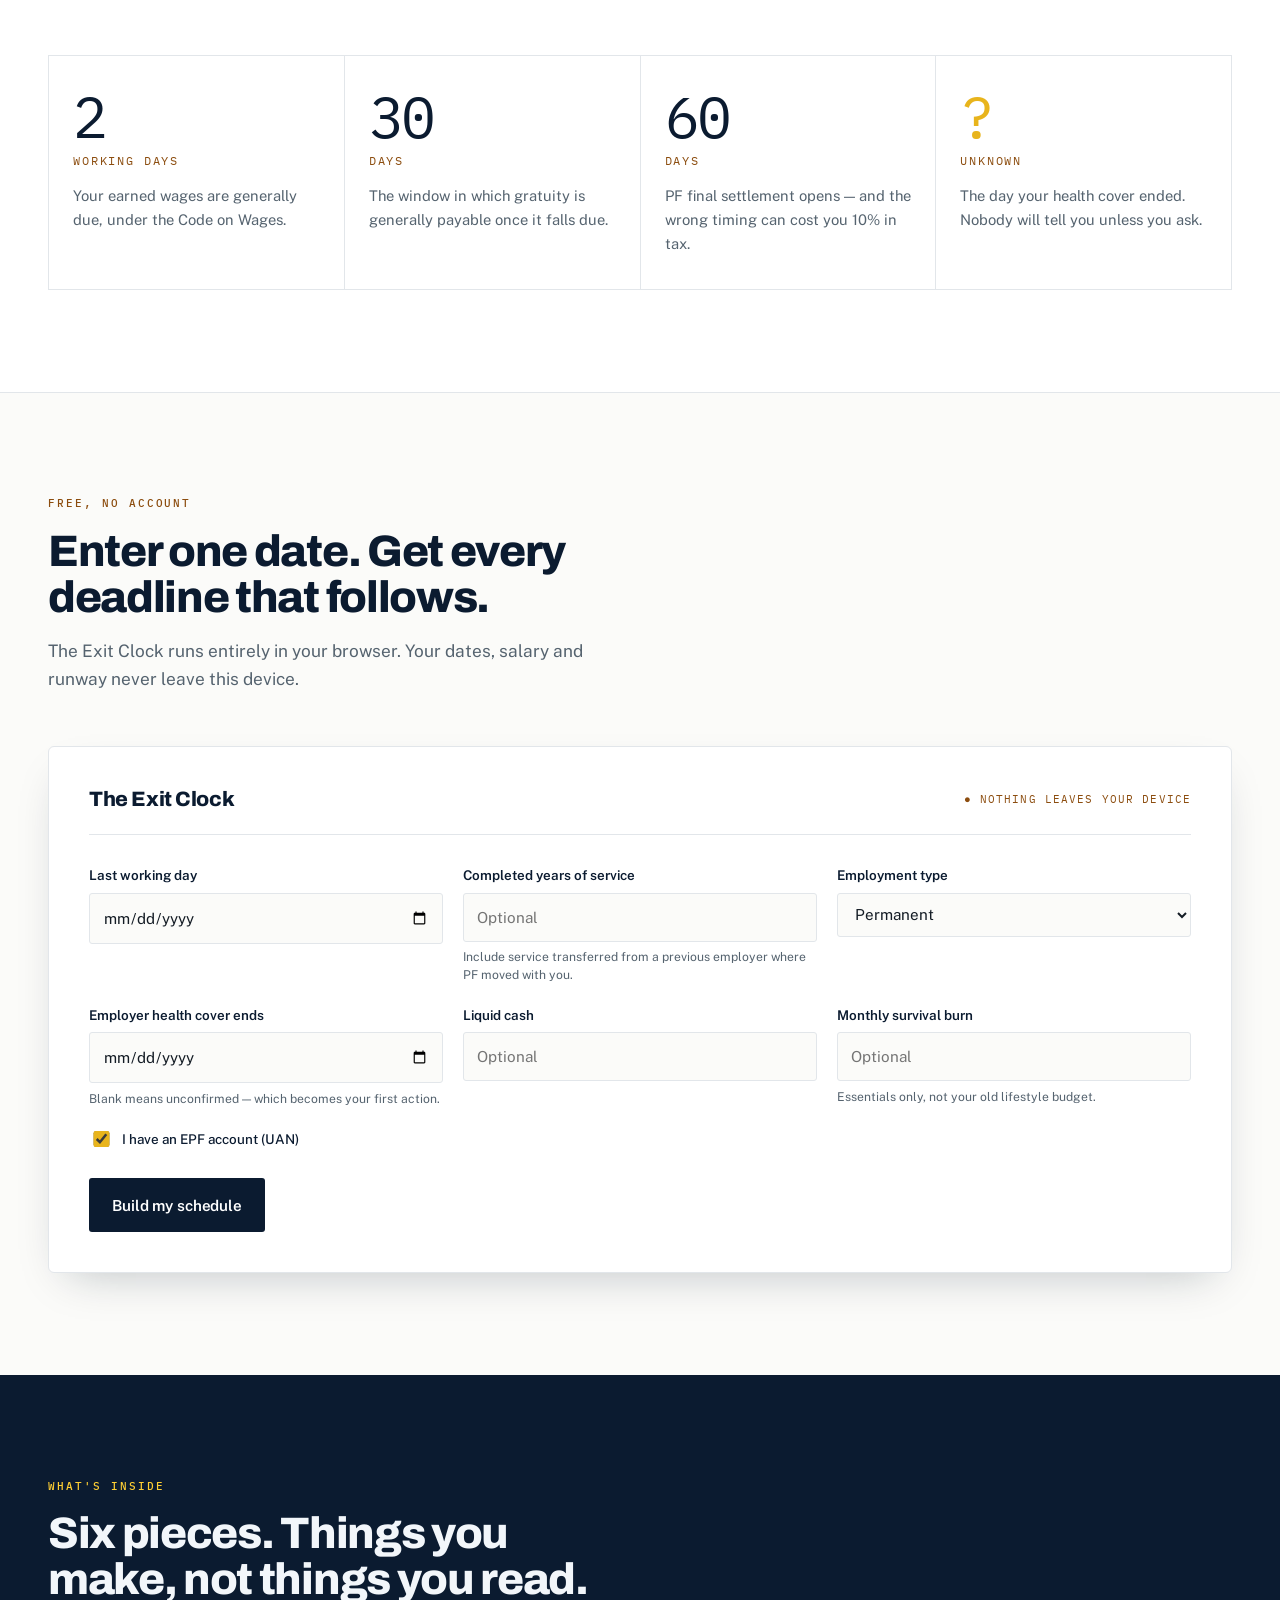
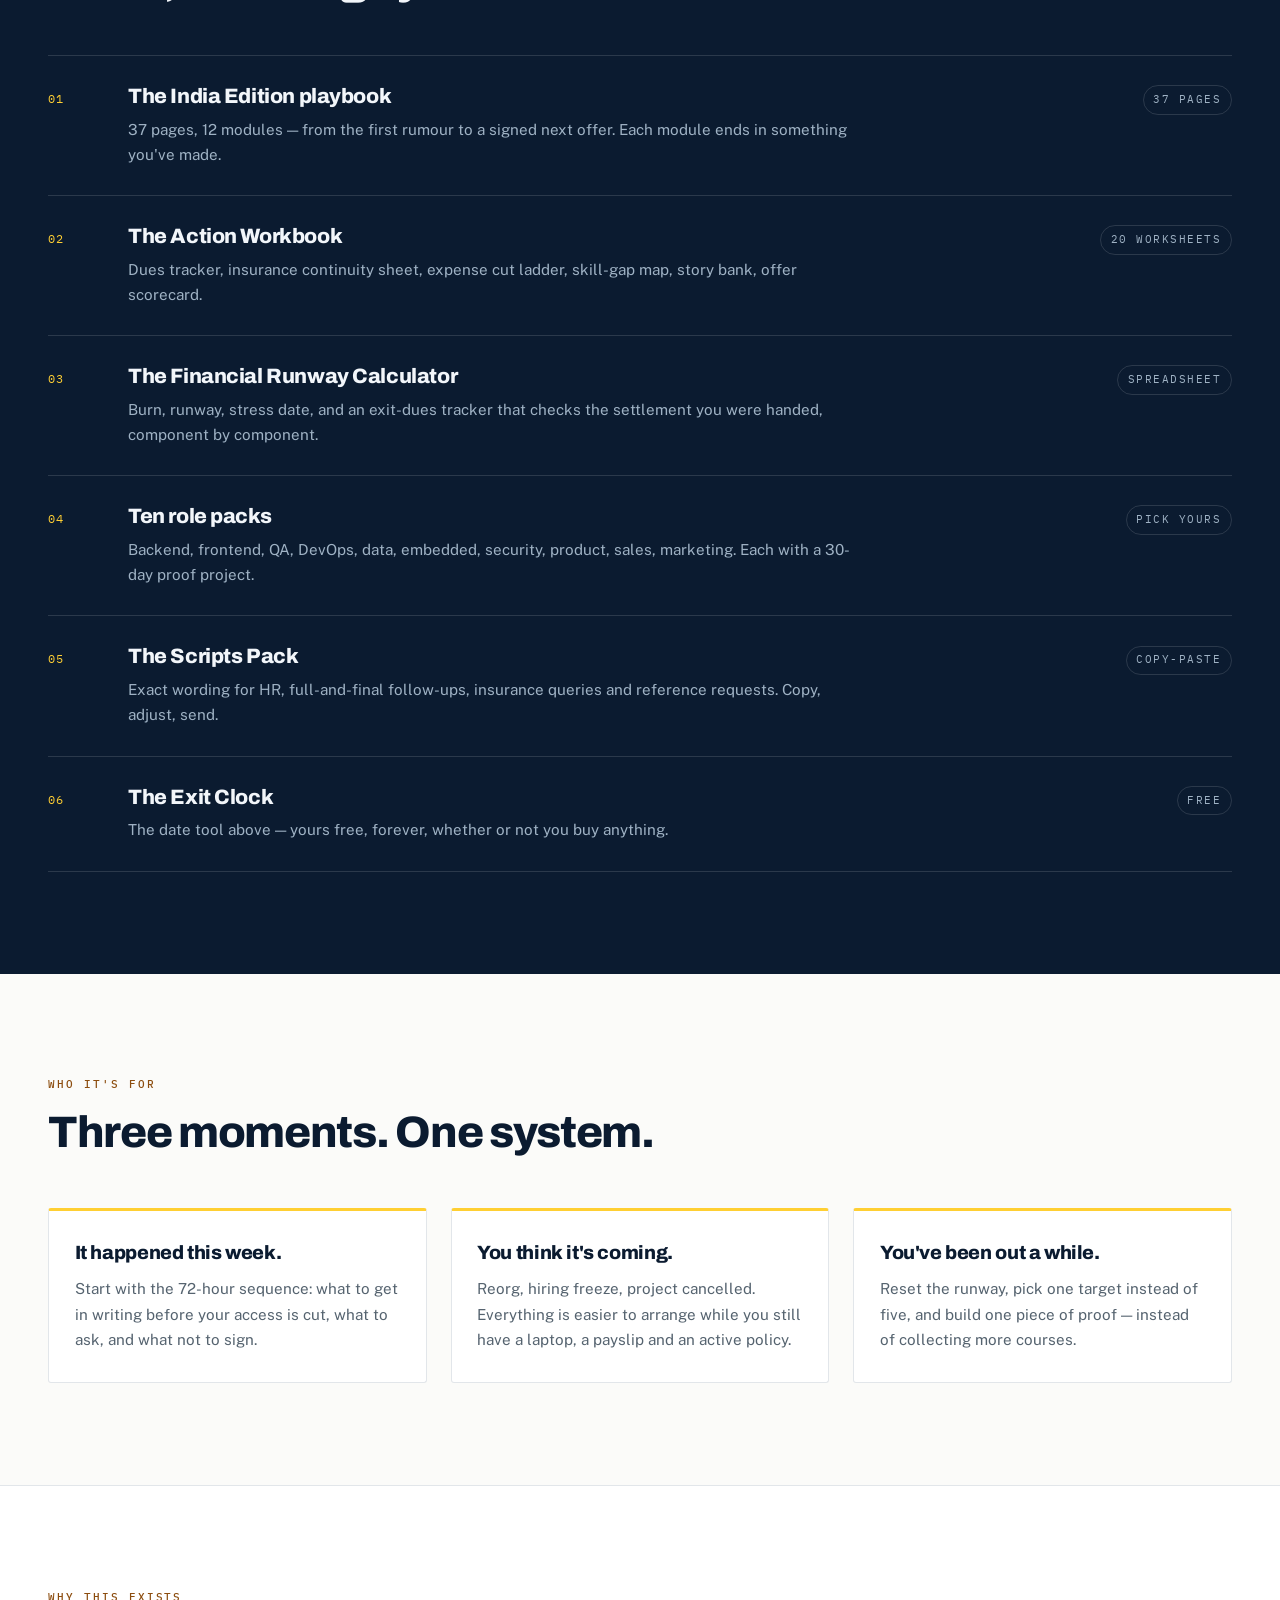
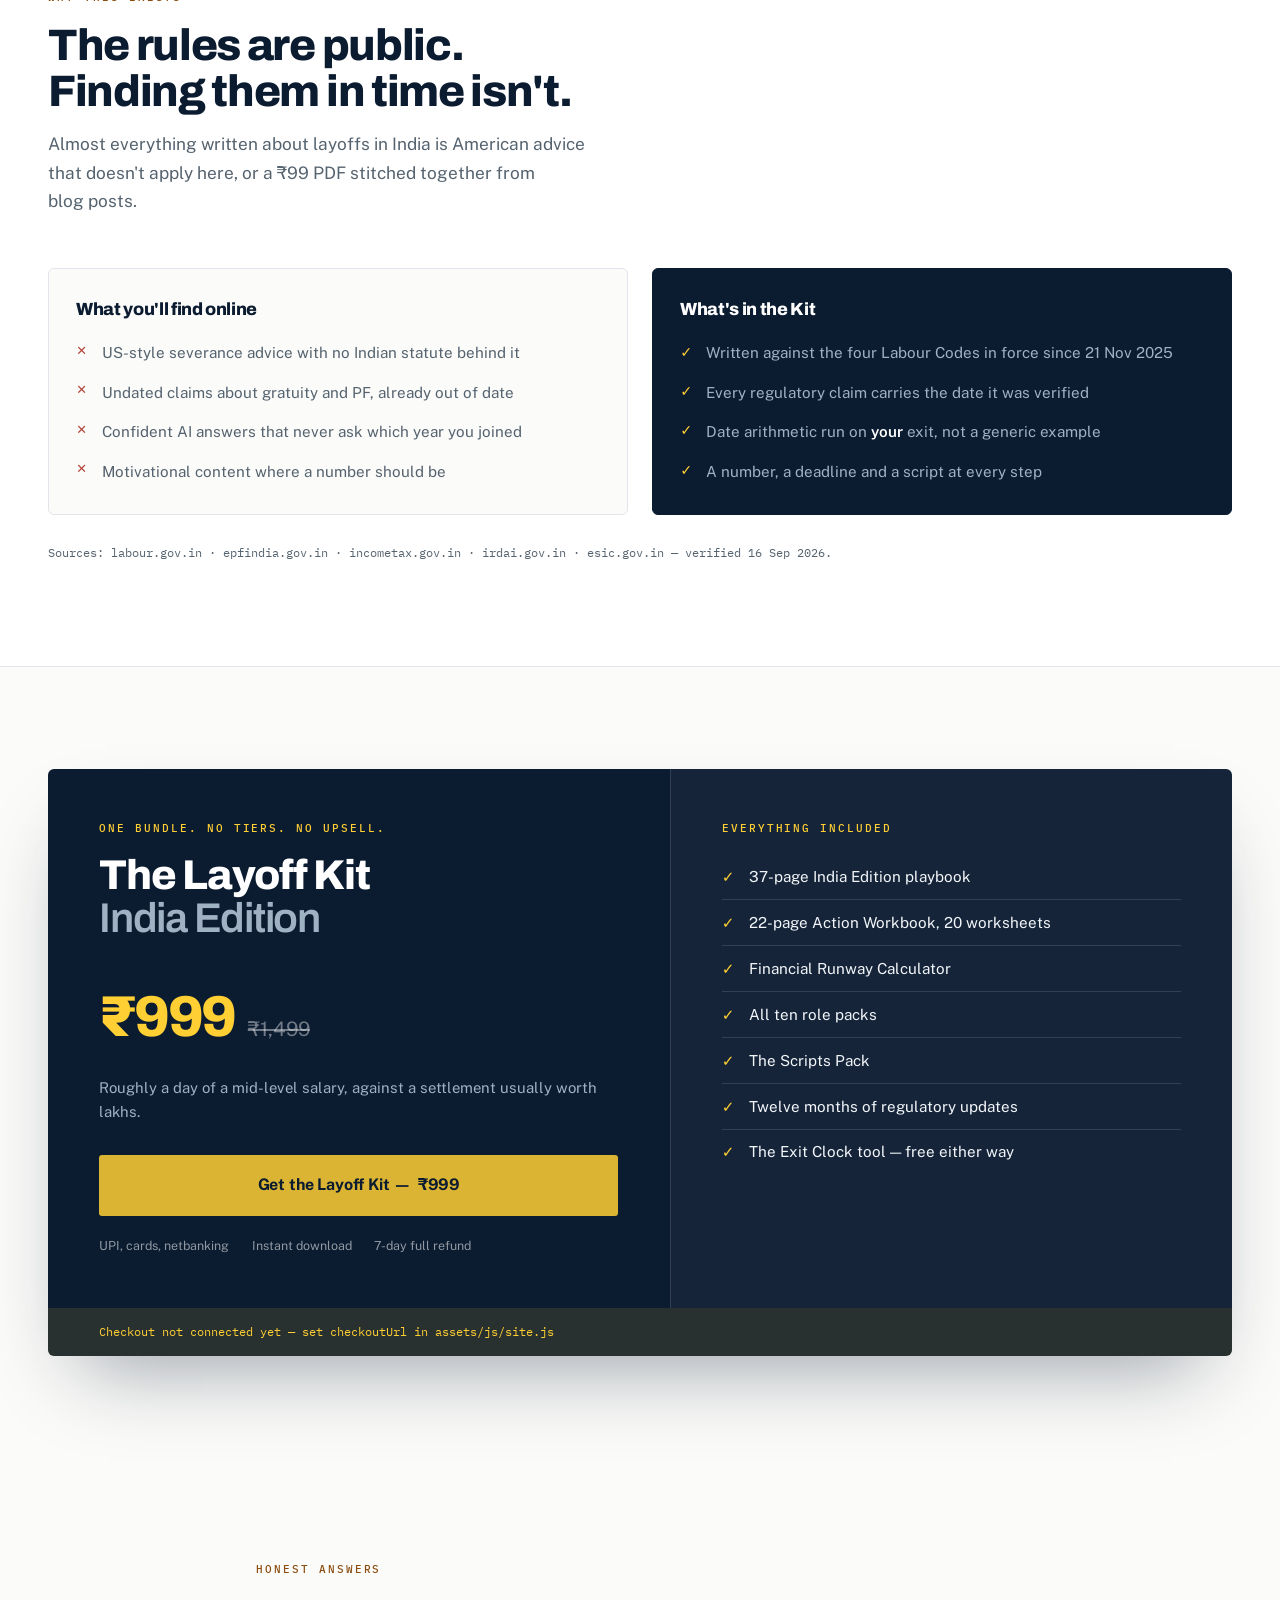
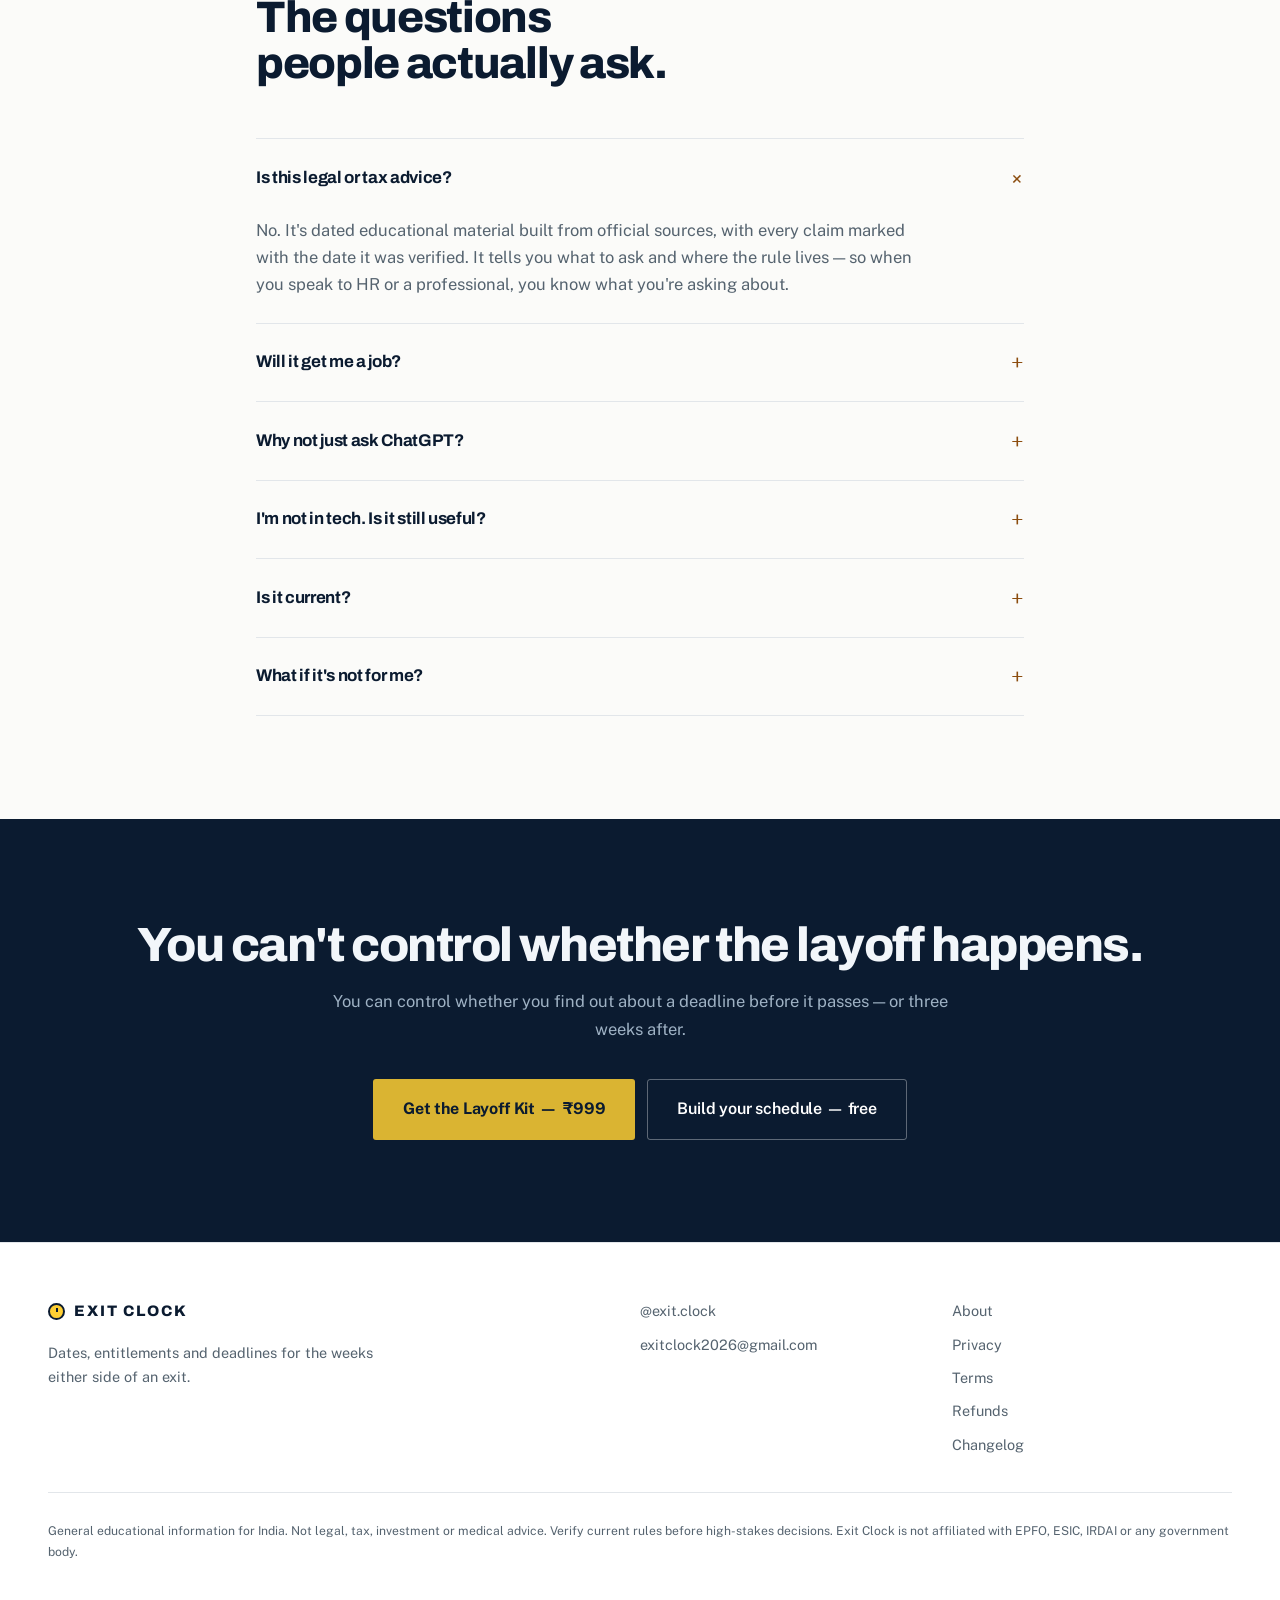
==== commit 99baeff1: "Restore the yellow marker highlight on "Layoff" in the hero eyebrow Carries the .eyebrow-pop treatme" ====
--- a/index.html
+++ b/index.html
@@ -52,7 +52,7 @@
     <section class="hero">
       <div class="wrap hero-grid">
         <div class="hero-copy">
-          <p class="eyebrow dark-eyebrow">The Layoff Kit · India Edition</p>
+          <p class="eyebrow dark-eyebrow">The <span class="eyebrow-pop">Layoff</span> Kit · India Edition</p>
           <h1>Layoffs don't send a&nbsp;warning.<br>Be ready before one&nbsp;does.</h1>
           <p class="lede">The Layoff Kit is what Indian corporate professionals get in place <em>before</em> the meeting happens — how to check what you're owed, which deadlines start the day you leave, and how long your money actually lasts.</p>
 
--- a/assets/css/site.css
+++ b/assets/css/site.css
@@ -109,6 +109,18 @@
   margin-bottom: 1rem;
 }
 .dark-eyebrow { color: var(--yellow); }
+.eyebrow-pop {
+  display: inline-block;
+  position: relative;
+  margin-inline: .12em .08em;
+  padding: .1em .24em .14em;
+  color: var(--navy);
+  background: var(--yellow);
+  letter-spacing: .08em;
+  transform: rotate(-2deg);
+  box-shadow: .26em .22em 0 rgba(255, 255, 255, .2);
+  clip-path: polygon(2% 8%, 98% 0, 100% 88%, 3% 100%);
+}
 
 /* ---------- Buttons ---------- */
 .btn {
